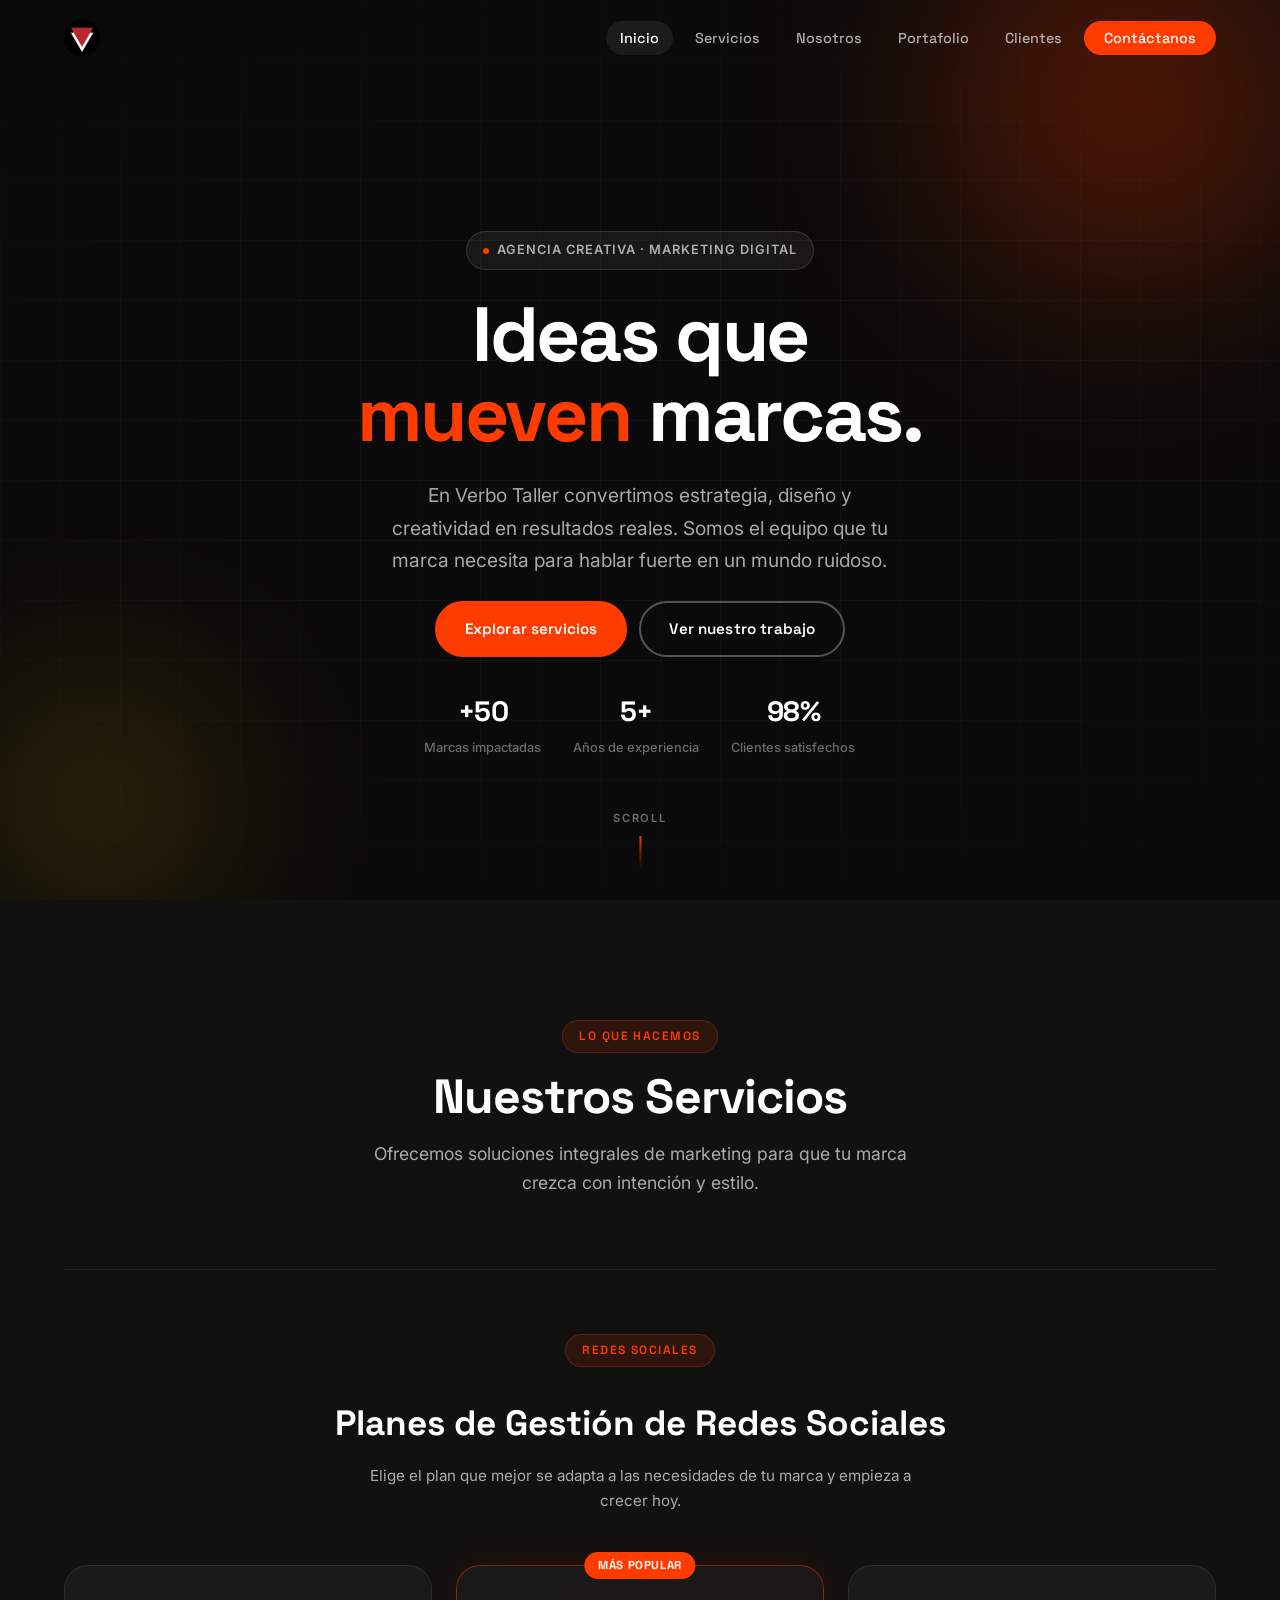
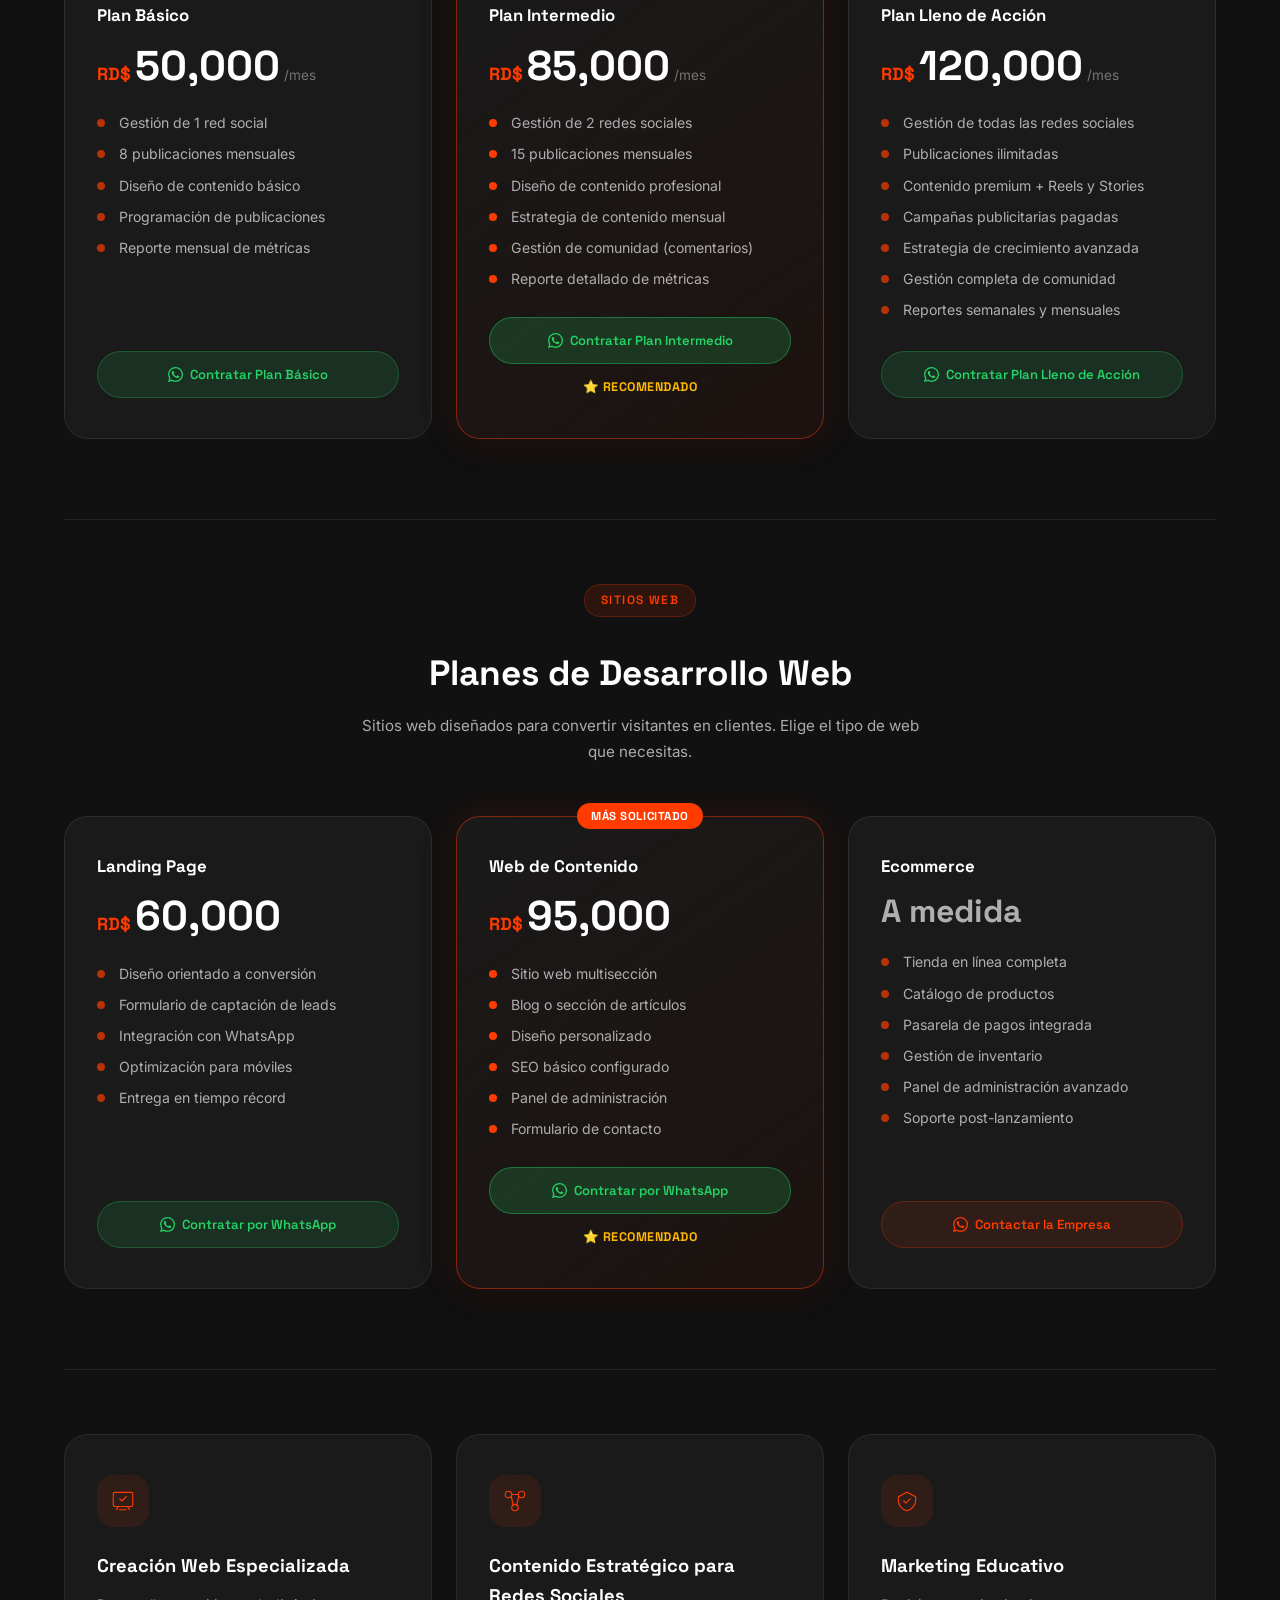
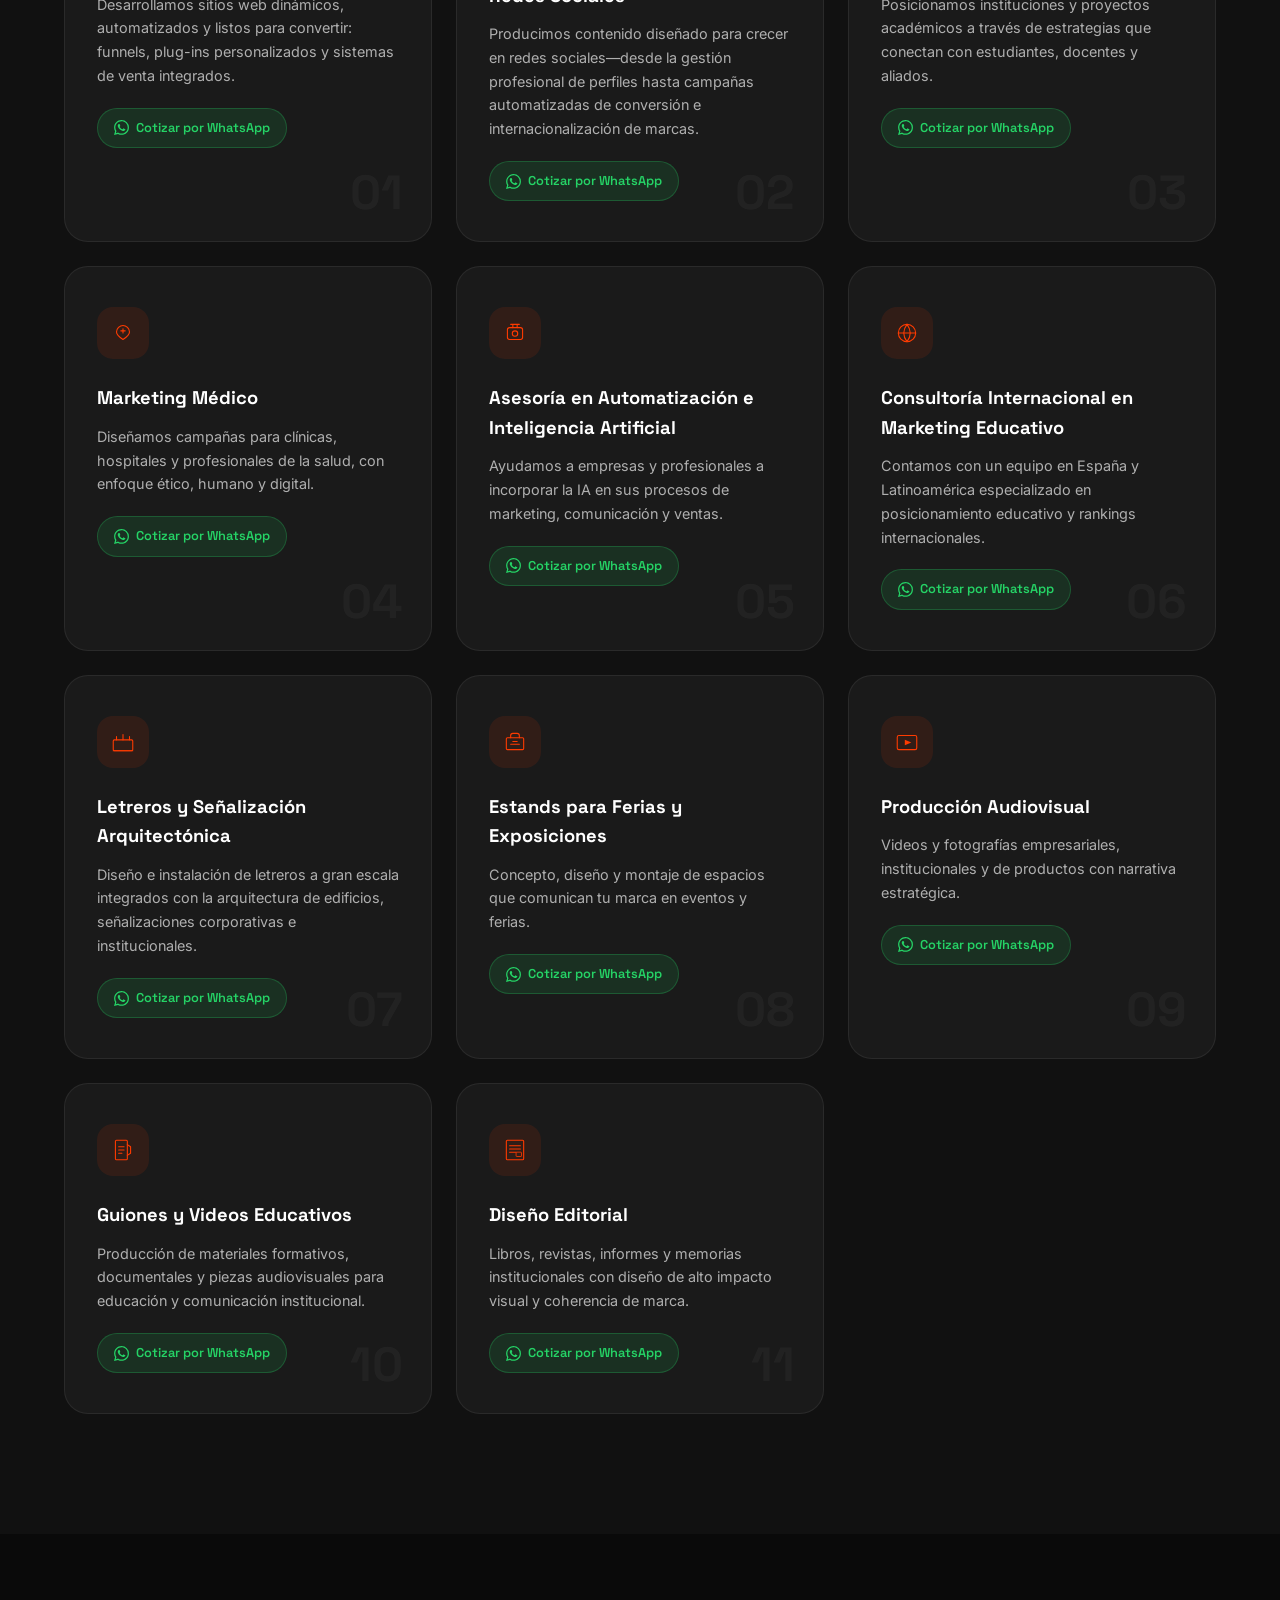
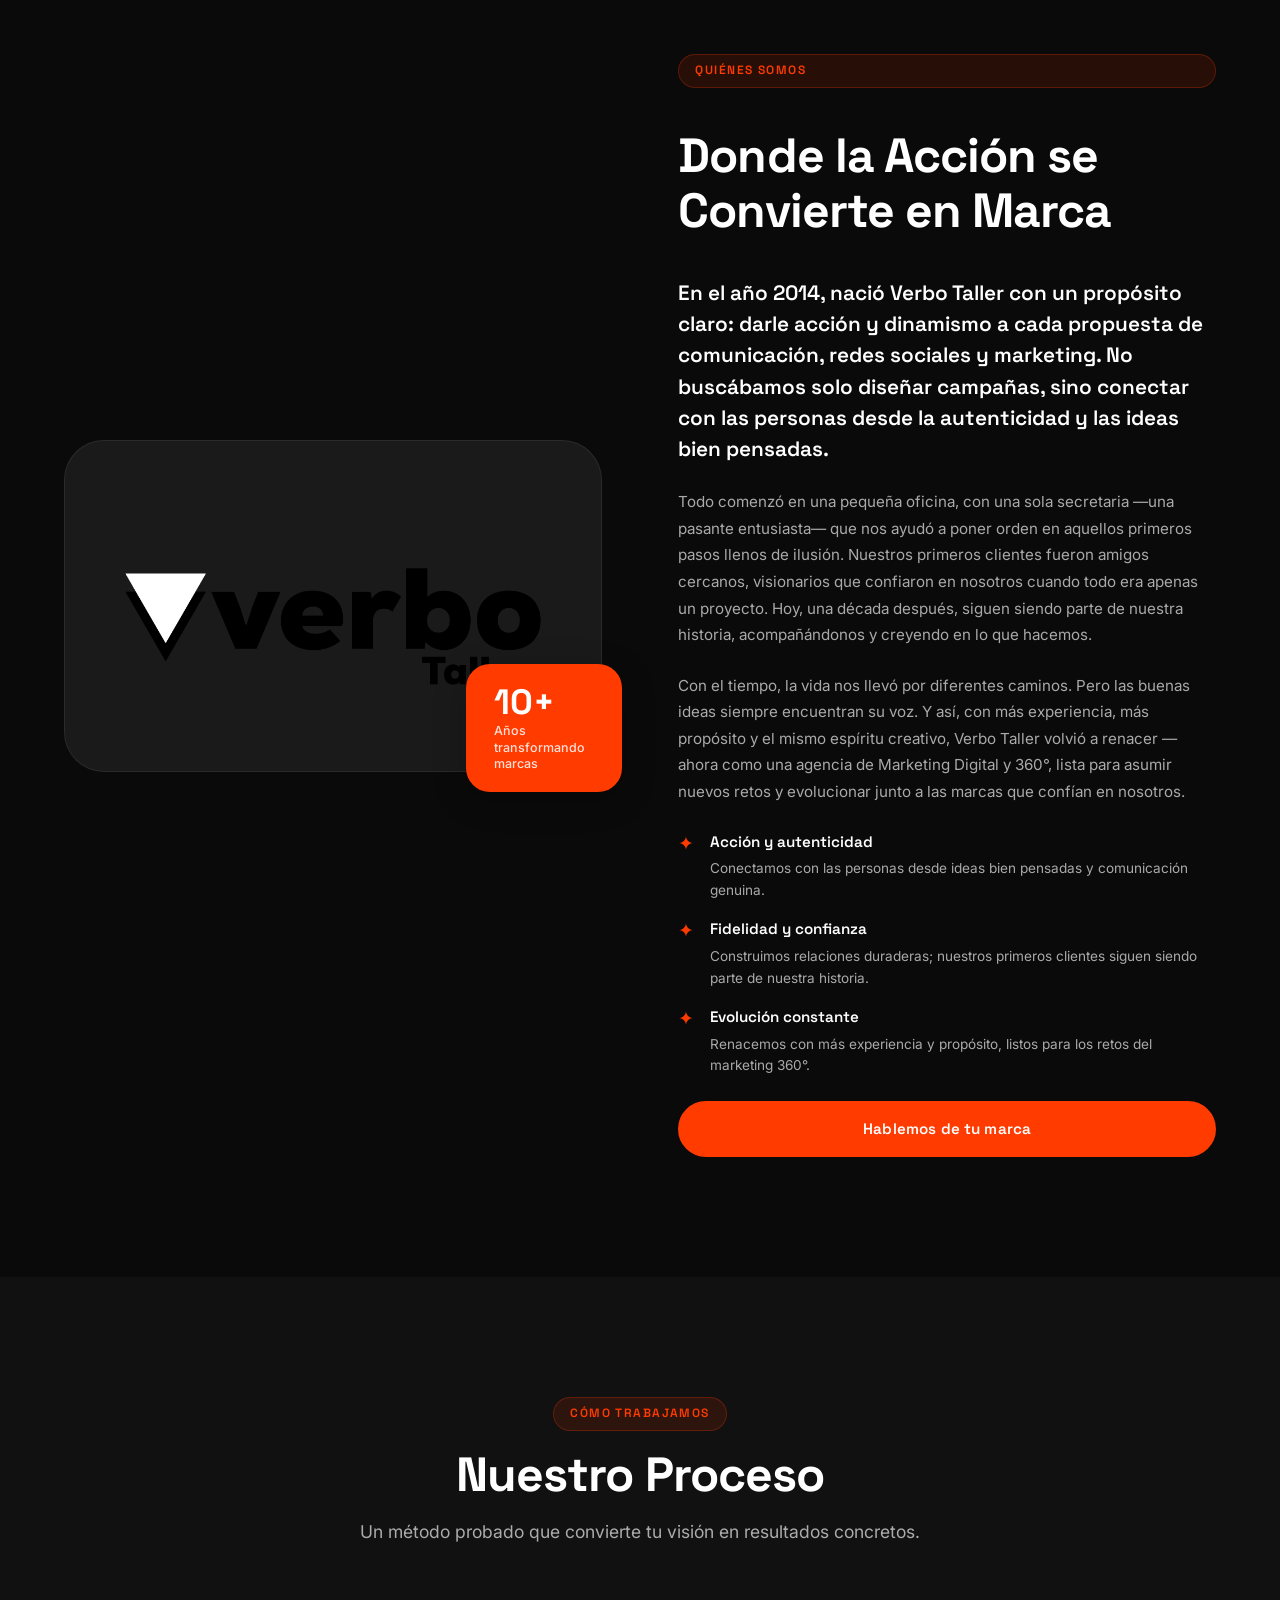
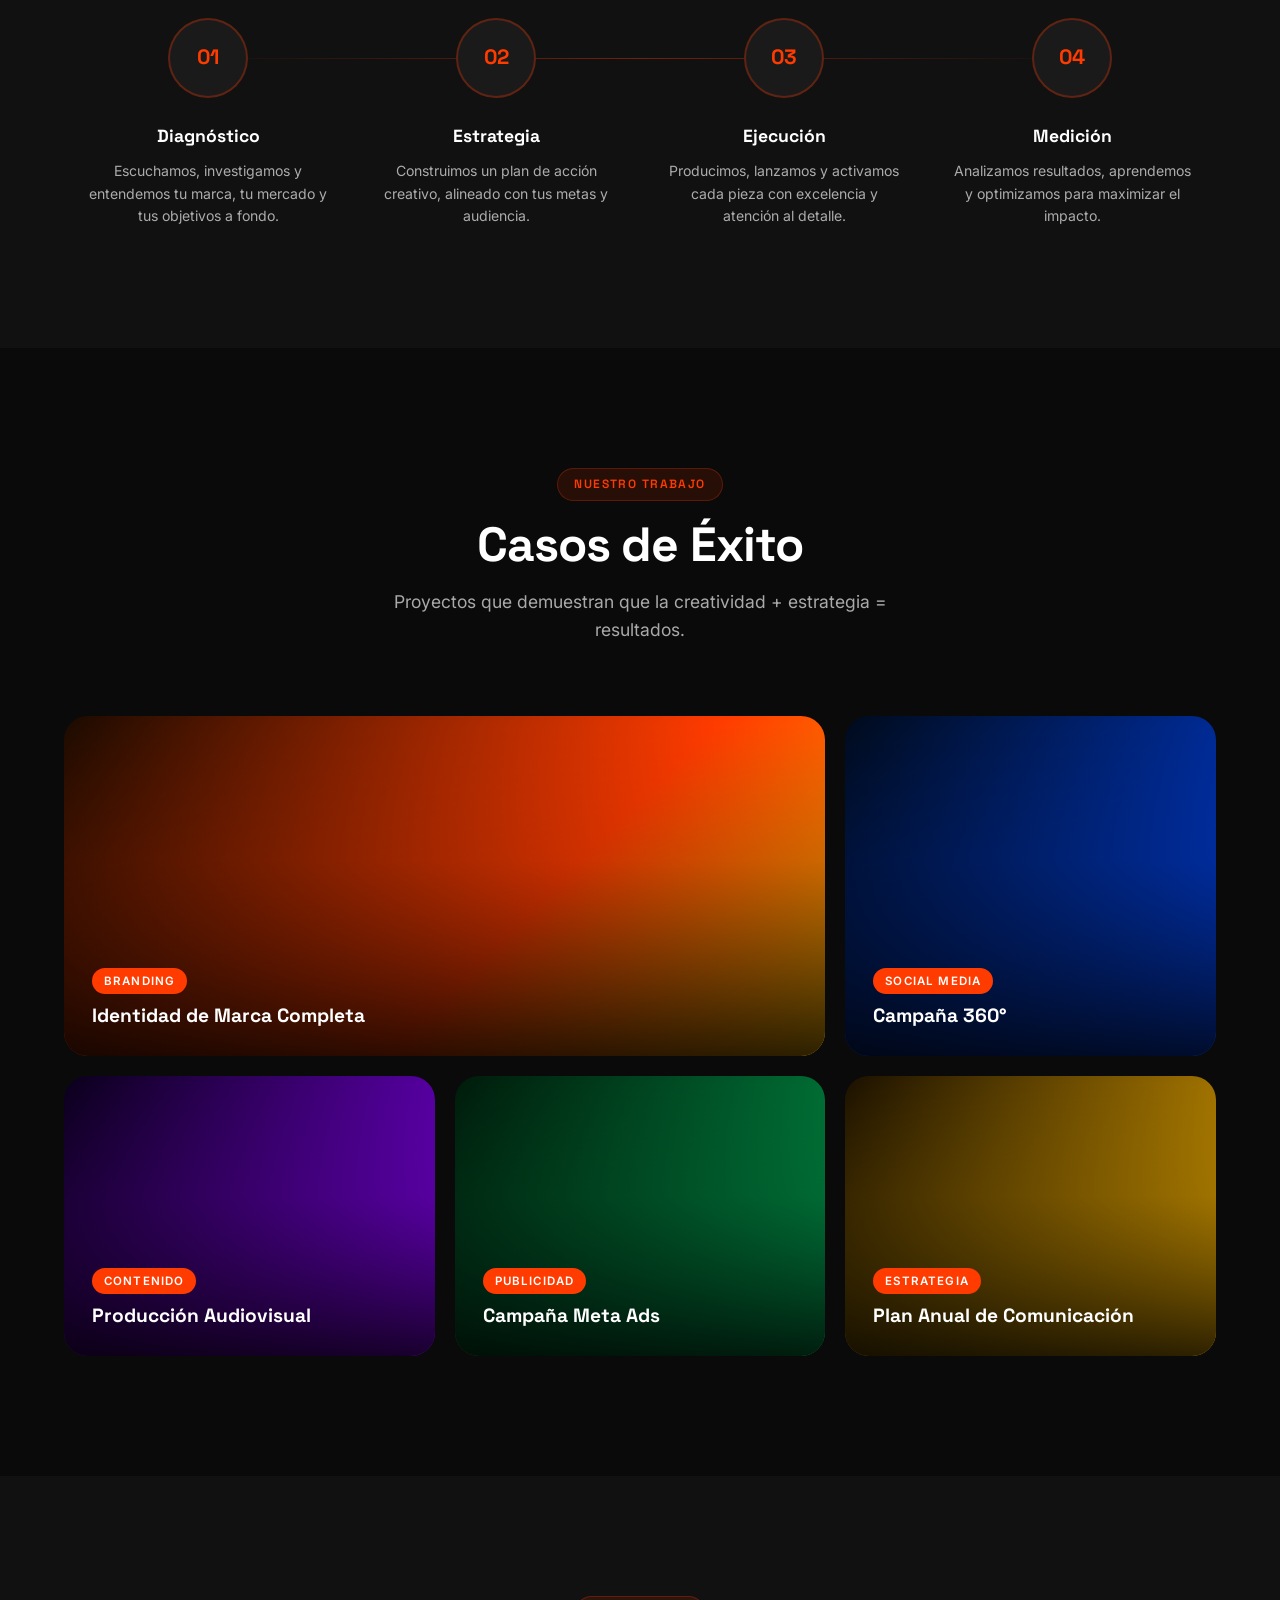
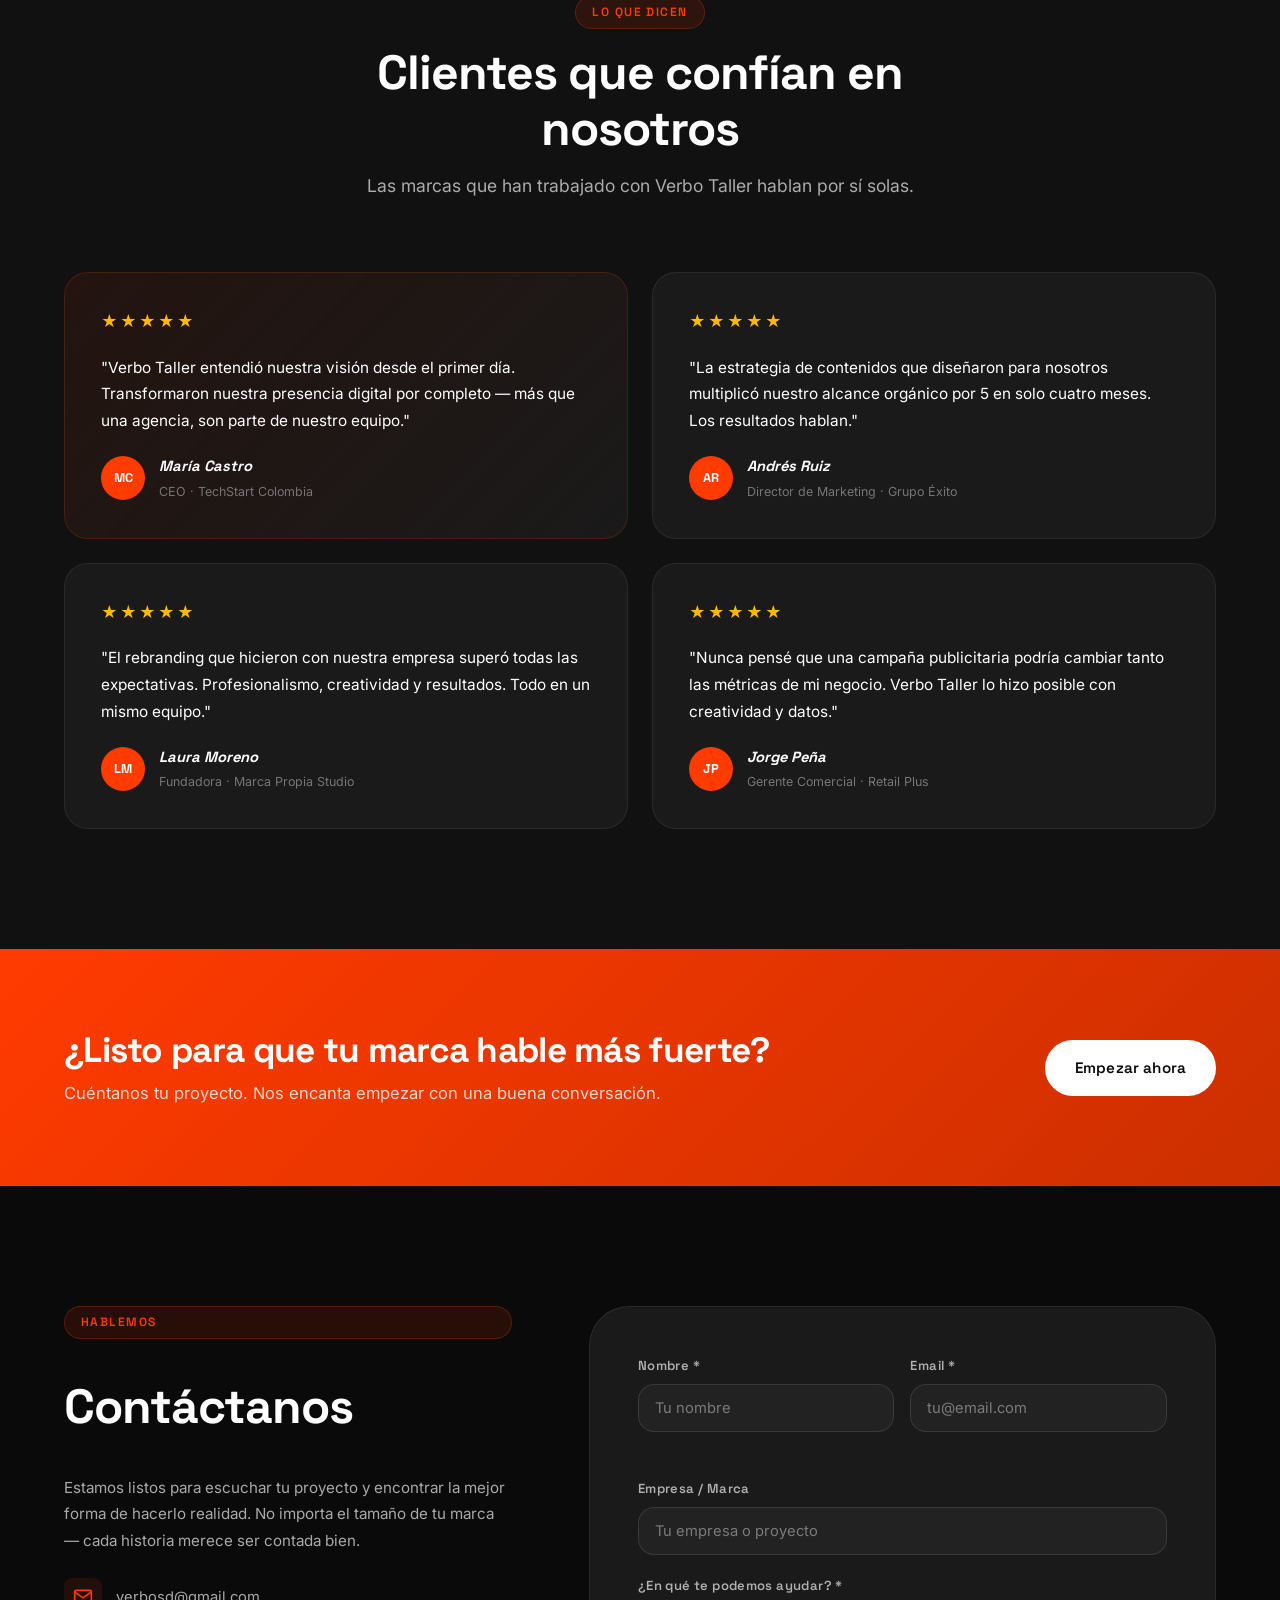
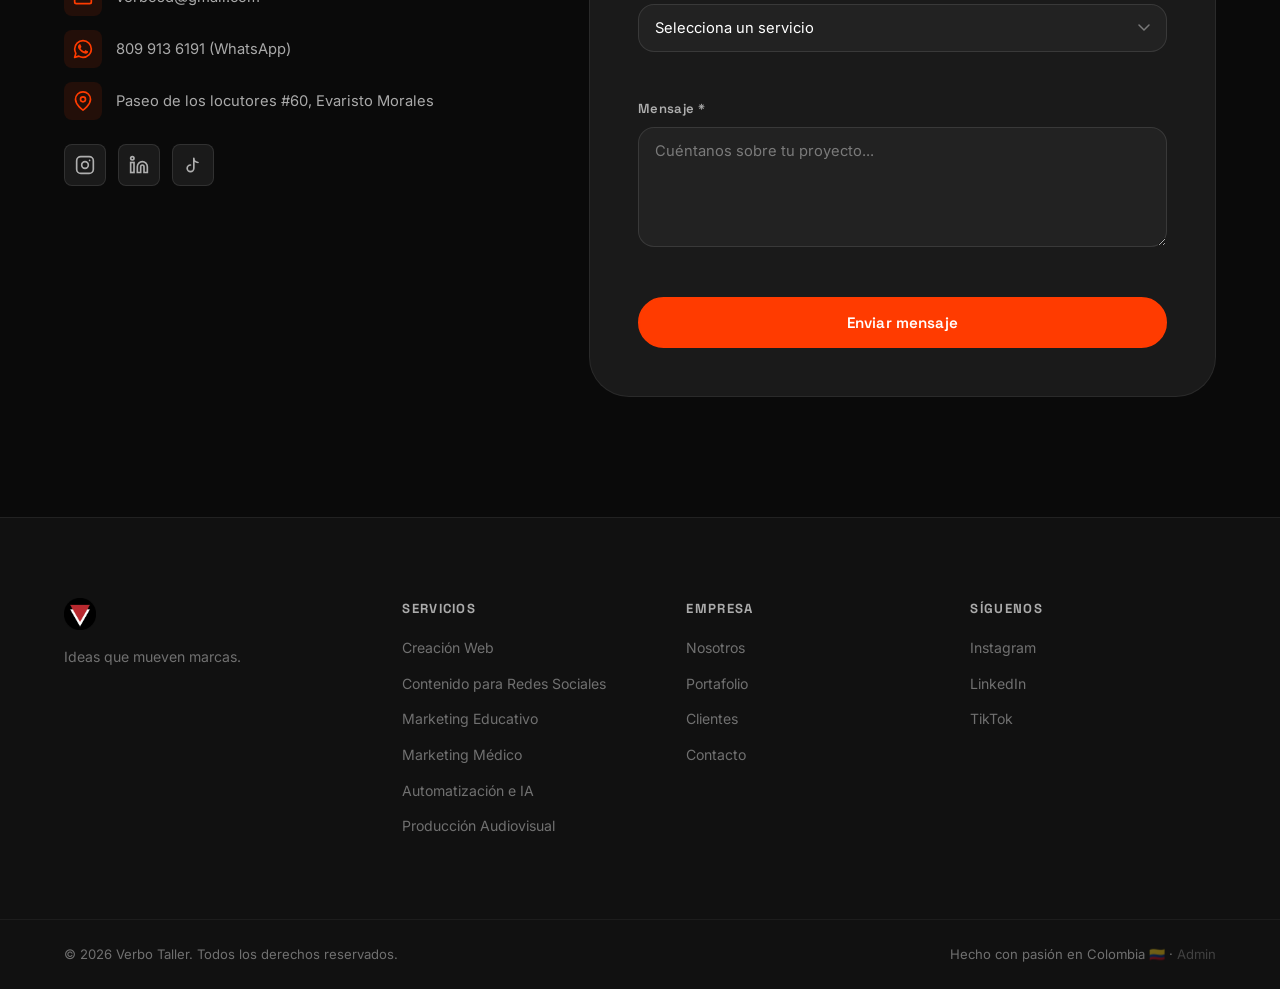
==== index.html @ 1e15faa1 "Add admin panel with text editor, section ordering, and statistics Co-authored-by: verbosd-star <233" ====
<!DOCTYPE html>
<html lang="es">
<head>
  <meta charset="UTF-8" />
  <meta name="viewport" content="width=device-width, initial-scale=1.0" />

  <!-- SEO Primary Meta Tags -->
  <title>Verbo Taller | Agencia de Marketing Creativo</title>
  <meta name="title" content="Verbo Taller | Agencia de Marketing Creativo" />
  <meta name="description" content="Verbo Taller es una agencia de marketing creativo especializada en branding, estrategia digital, redes sociales, producción de contenido y publicidad. Transformamos marcas con ideas que mueven." />
  <meta name="keywords" content="agencia de marketing, branding, diseño gráfico, redes sociales, marketing digital, estrategia creativa, publicidad, contenido, Verbo Taller" />
  <meta name="robots" content="index, follow" />
  <meta name="author" content="Verbo Taller" />
  <link rel="canonical" href="https://verbotaller.com/" />

  <!-- Open Graph / Facebook -->
  <meta property="og:type" content="website" />
  <meta property="og:url" content="https://verbotaller.com/" />
  <meta property="og:title" content="Verbo Taller | Agencia de Marketing Creativo" />
  <meta property="og:description" content="Transformamos marcas con ideas que mueven. Branding, estrategia digital y producción de contenido." />
  <meta property="og:image" content="https://verbotaller.com/img/Logo%20Verbo-03.png" />

  <!-- Twitter -->
  <meta name="twitter:card" content="summary_large_image" />
  <meta name="twitter:url" content="https://verbotaller.com/" />
  <meta name="twitter:title" content="Verbo Taller | Agencia de Marketing Creativo" />
  <meta name="twitter:description" content="Transformamos marcas con ideas que mueven. Branding, estrategia digital y producción de contenido." />
  <meta name="twitter:image" content="https://verbotaller.com/img/Logo%20Verbo-03.png" />

  <!-- Favicon placeholder -->
  <link rel="icon" type="image/png" href="img/Logo Verbo-04.png" />

  <!-- Google Fonts -->
  <link rel="preconnect" href="https://fonts.googleapis.com" />
  <link rel="preconnect" href="https://fonts.gstatic.com" crossorigin />
  <link href="https://fonts.googleapis.com/css2?family=Inter:wght@300;400;500;600;700;800;900&family=Space+Grotesk:wght@400;500;600;700&display=swap" rel="stylesheet" />

  <!-- CSS -->
  <link rel="stylesheet" href="css/styles.css" />

  <!-- Structured Data (JSON-LD) -->
  <script type="application/ld+json">
  {
    "@context": "https://schema.org",
    "@type": "MarketingAgency",
    "name": "Verbo Taller",
    "description": "Agencia de marketing creativo especializada en branding, estrategia digital, redes sociales y producción de contenido.",
    "url": "https://verbotaller.com",
    "logo": "https://verbotaller.com/img/Logo%20Verbo-03.png",
    "sameAs": [
      "https://www.instagram.com/verbotaller",
      "https://www.linkedin.com/company/verbotaller"
    ],
    "contactPoint": {
      "@type": "ContactPoint",
      "contactType": "customer service",
      "availableLanguage": "Spanish"
    }
  }
  </script>
</head>
<body>

  <!-- ===== NAVBAR ===== -->
  <header class="navbar" id="navbar">
    <div class="container navbar__inner">
      <a href="#inicio" class="navbar__logo" aria-label="Verbo Taller inicio">
        <img src="img/Logo Verbo-03.png" alt="Logo Verbo Taller" width="140" height="auto" />
      </a>
      <nav class="navbar__nav" id="nav-menu" role="navigation" aria-label="Menú principal">
        <ul class="navbar__list">
          <li><a href="#inicio" class="navbar__link">Inicio</a></li>
          <li><a href="#servicios" class="navbar__link">Servicios</a></li>
          <li><a href="#nosotros" class="navbar__link">Nosotros</a></li>
          <li><a href="#portafolio" class="navbar__link">Portafolio</a></li>
          <li><a href="#clientes" class="navbar__link">Clientes</a></li>
          <li><a href="#contacto" class="navbar__link navbar__link--cta">Contáctanos</a></li>
        </ul>
      </nav>
      <button class="navbar__toggle" id="nav-toggle" aria-label="Abrir menú" aria-expanded="false" aria-controls="nav-menu">
        <span></span><span></span><span></span>
      </button>
    </div>
  </header>

  <main>

    <!-- ===== HERO ===== -->
    <section class="hero" id="inicio" aria-label="Sección principal">
      <div class="hero__bg">
        <div class="hero__blob hero__blob--1"></div>
        <div class="hero__blob hero__blob--2"></div>
        <div class="hero__grid"></div>
      </div>
      <div class="container hero__content">
        <div class="hero__text">
          <span class="hero__badge" data-editable="hero.badge">Agencia Creativa · Marketing Digital</span>
          <h1 class="hero__title" data-hero-title>
            Ideas que <br />
            <span class="hero__title--accent" data-editable="hero.titleAccent">mueven</span> marcas.
          </h1>
          <p class="hero__description" data-editable="hero.description">
            En Verbo Taller convertimos estrategia, diseño y creatividad en resultados reales.
            Somos el equipo que tu marca necesita para hablar fuerte en un mundo ruidoso.
          </p>
          <div class="hero__actions">
            <a href="#servicios" class="btn btn--primary" data-editable="hero.btn1">Explorar servicios</a>
            <a href="#portafolio" class="btn btn--outline" data-editable="hero.btn2">Ver nuestro trabajo</a>
          </div>
          <div class="hero__stats">
            <div class="hero__stat">
              <span class="hero__stat-number" data-editable="hero.stat1Number">+50</span>
              <span class="hero__stat-label" data-editable="hero.stat1Label">Marcas impactadas</span>
            </div>
            <div class="hero__stat">
              <span class="hero__stat-number" data-editable="hero.stat2Number">5+</span>
              <span class="hero__stat-label" data-editable="hero.stat2Label">Años de experiencia</span>
            </div>
            <div class="hero__stat">
              <span class="hero__stat-number" data-editable="hero.stat3Number">98%</span>
              <span class="hero__stat-label" data-editable="hero.stat3Label">Clientes satisfechos</span>
            </div>
          </div>
        </div>
      </div>
      <a href="#servicios" class="hero__scroll" aria-label="Ir a servicios">
        <span class="hero__scroll-text">Scroll</span>
        <span class="hero__scroll-arrow"></span>
      </a>
    </section>

    <!-- ===== SERVICES ===== -->
    <section class="services" id="servicios" aria-labelledby="services-title">
      <div class="container">
        <div class="section-header">
          <span class="section-badge" data-editable="services.badge">Lo que hacemos</span>
          <h2 class="section-title" id="services-title" data-editable="services.title">Nuestros Servicios</h2>
          <p class="section-subtitle" data-editable="services.subtitle">Ofrecemos soluciones integrales de marketing para que tu marca crezca con intención y estilo.</p>
        </div>

        <!-- ===== PLANES REDES SOCIALES ===== -->
        <div class="social-plans">
          <div class="social-plans__header">
            <span class="section-badge">Redes Sociales</span>
            <h3 class="social-plans__title">Planes de Gestión de Redes Sociales</h3>
            <p class="social-plans__subtitle">Elige el plan que mejor se adapta a las necesidades de tu marca y empieza a crecer hoy.</p>
          </div>
          <div class="social-plans__grid">

            <!-- Plan Básico -->
            <div class="plan-card">
              <div class="plan-card__top">
                <span class="plan-card__name">Plan Básico</span>
              </div>
              <div class="plan-card__price">
                <span class="plan-card__currency">RD$</span>
                <span class="plan-card__amount">50,000</span>
                <span class="plan-card__period">/mes</span>
              </div>
              <ul class="plan-card__features">
                <li>Gestión de 1 red social</li>
                <li>8 publicaciones mensuales</li>
                <li>Diseño de contenido básico</li>
                <li>Programación de publicaciones</li>
                <li>Reporte mensual de métricas</li>
              </ul>
              <a class="plan-card__cta" href="https://wa.me/18099136191?text=Hola%2C%20me%20interesa%20el%20Plan%20B%C3%A1sico%20de%20Redes%20Sociales%20por%20RD%2450%2C000" target="_blank" rel="noopener noreferrer" aria-label="Contratar Plan Básico de Redes Sociales por WhatsApp">
                <svg viewBox="0 0 24 24" fill="currentColor" aria-hidden="true"><path d="M17.472 14.382c-.297-.149-1.758-.867-2.03-.967-.273-.099-.471-.148-.67.15-.197.297-.767.966-.94 1.164-.173.199-.347.223-.644.075-.297-.15-1.255-.463-2.39-1.475-.883-.788-1.48-1.761-1.653-2.059-.173-.297-.018-.458.13-.606.134-.133.298-.347.446-.52.149-.174.198-.298.298-.497.099-.198.05-.371-.025-.52-.075-.149-.669-1.612-.916-2.207-.242-.579-.487-.5-.669-.51-.173-.008-.371-.01-.57-.01-.198 0-.52.074-.792.372-.272.297-1.04 1.016-1.04 2.479 0 1.462 1.065 2.875 1.213 3.074.149.198 2.096 3.2 5.077 4.487.709.306 1.262.489 1.694.625.712.227 1.36.195 1.871.118.571-.085 1.758-.719 2.006-1.413.248-.694.248-1.289.173-1.413-.074-.124-.272-.198-.57-.347m-5.421 7.403h-.004a9.87 9.87 0 01-5.031-1.378l-.361-.214-3.741.982.998-3.648-.235-.374a9.86 9.86 0 01-1.51-5.26c.001-5.45 4.436-9.884 9.888-9.884 2.64 0 5.122 1.03 6.988 2.898a9.825 9.825 0 012.893 6.994c-.003 5.45-4.437 9.884-9.885 9.884m8.413-18.297A11.815 11.815 0 0012.05 0C5.495 0 .16 5.335.157 11.892c0 2.096.547 4.142 1.588 5.945L.057 24l6.305-1.654a11.882 11.882 0 005.683 1.448h.005c6.554 0 11.89-5.335 11.893-11.893a11.821 11.821 0 00-3.48-8.413z"/></svg>
                Contratar Plan Básico
              </a>
            </div>

            <!-- Plan Intermedio -->
            <div class="plan-card plan-card--featured">
              <span class="plan-card__badge">Más Popular</span>
              <div class="plan-card__top">
                <span class="plan-card__name">Plan Intermedio</span>
              </div>
              <div class="plan-card__price">
                <span class="plan-card__currency">RD$</span>
                <span class="plan-card__amount">85,000</span>
                <span class="plan-card__period">/mes</span>
              </div>
              <ul class="plan-card__features">
                <li>Gestión de 2 redes sociales</li>
                <li>15 publicaciones mensuales</li>
                <li>Diseño de contenido profesional</li>
                <li>Estrategia de contenido mensual</li>
                <li>Gestión de comunidad (comentarios)</li>
                <li>Reporte detallado de métricas</li>
              </ul>
              <a class="plan-card__cta" href="https://wa.me/18099136191?text=Hola%2C%20me%20interesa%20el%20Plan%20Intermedio%20de%20Redes%20Sociales%20por%20RD%2485%2C000" target="_blank" rel="noopener noreferrer" aria-label="Contratar Plan Intermedio de Redes Sociales por WhatsApp">
                <svg viewBox="0 0 24 24" fill="currentColor" aria-hidden="true"><path d="M17.472 14.382c-.297-.149-1.758-.867-2.03-.967-.273-.099-.471-.148-.67.15-.197.297-.767.966-.94 1.164-.173.199-.347.223-.644.075-.297-.15-1.255-.463-2.39-1.475-.883-.788-1.48-1.761-1.653-2.059-.173-.297-.018-.458.13-.606.134-.133.298-.347.446-.52.149-.174.198-.298.298-.497.099-.198.05-.371-.025-.52-.075-.149-.669-1.612-.916-2.207-.242-.579-.487-.5-.669-.51-.173-.008-.371-.01-.57-.01-.198 0-.52.074-.792.372-.272.297-1.04 1.016-1.04 2.479 0 1.462 1.065 2.875 1.213 3.074.149.198 2.096 3.2 5.077 4.487.709.306 1.262.489 1.694.625.712.227 1.36.195 1.871.118.571-.085 1.758-.719 2.006-1.413.248-.694.248-1.289.173-1.413-.074-.124-.272-.198-.57-.347m-5.421 7.403h-.004a9.87 9.87 0 01-5.031-1.378l-.361-.214-3.741.982.998-3.648-.235-.374a9.86 9.86 0 01-1.51-5.26c.001-5.45 4.436-9.884 9.888-9.884 2.64 0 5.122 1.03 6.988 2.898a9.825 9.825 0 012.893 6.994c-.003 5.45-4.437 9.884-9.885 9.884m8.413-18.297A11.815 11.815 0 0012.05 0C5.495 0 .16 5.335.157 11.892c0 2.096.547 4.142 1.588 5.945L.057 24l6.305-1.654a11.882 11.882 0 005.683 1.448h.005c6.554 0 11.89-5.335 11.893-11.893a11.821 11.821 0 00-3.48-8.413z"/></svg>
                Contratar Plan Intermedio
              </a>
              <p class="plan-card__recommended">⭐ Recomendado</p>
            </div>

            <!-- Plan Lleno de Acción -->
            <div class="plan-card">
              <div class="plan-card__top">
                <span class="plan-card__name">Plan Lleno de Acción</span>
              </div>
              <div class="plan-card__price">
                <span class="plan-card__currency">RD$</span>
                <span class="plan-card__amount">120,000</span>
                <span class="plan-card__period">/mes</span>
              </div>
              <ul class="plan-card__features">
                <li>Gestión de todas las redes sociales</li>
                <li>Publicaciones ilimitadas</li>
                <li>Contenido premium + Reels y Stories</li>
                <li>Campañas publicitarias pagadas</li>
                <li>Estrategia de crecimiento avanzada</li>
                <li>Gestión completa de comunidad</li>
                <li>Reportes semanales y mensuales</li>
              </ul>
              <a class="plan-card__cta" href="https://wa.me/18099136191?text=Hola%2C%20me%20interesa%20el%20Plan%20Lleno%20de%20Acci%C3%B3n%20de%20Redes%20Sociales%20por%20RD%24120%2C000" target="_blank" rel="noopener noreferrer" aria-label="Contratar Plan Lleno de Acción de Redes Sociales por WhatsApp">
                <svg viewBox="0 0 24 24" fill="currentColor" aria-hidden="true"><path d="M17.472 14.382c-.297-.149-1.758-.867-2.03-.967-.273-.099-.471-.148-.67.15-.197.297-.767.966-.94 1.164-.173.199-.347.223-.644.075-.297-.15-1.255-.463-2.39-1.475-.883-.788-1.48-1.761-1.653-2.059-.173-.297-.018-.458.13-.606.134-.133.298-.347.446-.52.149-.174.198-.298.298-.497.099-.198.05-.371-.025-.52-.075-.149-.669-1.612-.916-2.207-.242-.579-.487-.5-.669-.51-.173-.008-.371-.01-.57-.01-.198 0-.52.074-.792.372-.272.297-1.04 1.016-1.04 2.479 0 1.462 1.065 2.875 1.213 3.074.149.198 2.096 3.2 5.077 4.487.709.306 1.262.489 1.694.625.712.227 1.36.195 1.871.118.571-.085 1.758-.719 2.006-1.413.248-.694.248-1.289.173-1.413-.074-.124-.272-.198-.57-.347m-5.421 7.403h-.004a9.87 9.87 0 01-5.031-1.378l-.361-.214-3.741.982.998-3.648-.235-.374a9.86 9.86 0 01-1.51-5.26c.001-5.45 4.436-9.884 9.888-9.884 2.64 0 5.122 1.03 6.988 2.898a9.825 9.825 0 012.893 6.994c-.003 5.45-4.437 9.884-9.885 9.884m8.413-18.297A11.815 11.815 0 0012.05 0C5.495 0 .16 5.335.157 11.892c0 2.096.547 4.142 1.588 5.945L.057 24l6.305-1.654a11.882 11.882 0 005.683 1.448h.005c6.554 0 11.89-5.335 11.893-11.893a11.821 11.821 0 00-3.48-8.413z"/></svg>
                Contratar Plan Lleno de Acción
              </a>
            </div>

          </div>
        </div>
        <!-- ===== FIN PLANES REDES SOCIALES ===== -->

        <!-- ===== PLANES SITIOS WEB ===== -->
        <div class="social-plans web-plans">
          <div class="social-plans__header">
            <span class="section-badge">Sitios Web</span>
            <h3 class="social-plans__title">Planes de Desarrollo Web</h3>
            <p class="social-plans__subtitle">Sitios web diseñados para convertir visitantes en clientes. Elige el tipo de web que necesitas.</p>
          </div>
          <div class="social-plans__grid">

            <!-- Landing Page -->
            <div class="plan-card">
              <div class="plan-card__top">
                <span class="plan-card__name">Landing Page</span>
              </div>
              <div class="plan-card__price">
                <span class="plan-card__currency">RD$</span>
                <span class="plan-card__amount">60,000</span>
              </div>
              <ul class="plan-card__features">
                <li>Diseño orientado a conversión</li>
                <li>Formulario de captación de leads</li>
                <li>Integración con WhatsApp</li>
                <li>Optimización para móviles</li>
                <li>Entrega en tiempo récord</li>
              </ul>
              <a class="plan-card__cta" href="https://wa.me/18099136191?text=Hola%2C%20me%20interesa%20la%20Landing%20Page%20por%20RD%2460%2C000" target="_blank" rel="noopener noreferrer" aria-label="Contratar Landing Page por WhatsApp">
                <svg viewBox="0 0 24 24" fill="currentColor" aria-hidden="true"><path d="M17.472 14.382c-.297-.149-1.758-.867-2.03-.967-.273-.099-.471-.148-.67.15-.197.297-.767.966-.94 1.164-.173.199-.347.223-.644.075-.297-.15-1.255-.463-2.39-1.475-.883-.788-1.48-1.761-1.653-2.059-.173-.297-.018-.458.13-.606.134-.133.298-.347.446-.52.149-.174.198-.298.298-.497.099-.198.05-.371-.025-.52-.075-.149-.669-1.612-.916-2.207-.242-.579-.487-.5-.669-.51-.173-.008-.371-.01-.57-.01-.198 0-.52.074-.792.372-.272.297-1.04 1.016-1.04 2.479 0 1.462 1.065 2.875 1.213 3.074.149.198 2.096 3.2 5.077 4.487.709.306 1.262.489 1.694.625.712.227 1.36.195 1.871.118.571-.085 1.758-.719 2.006-1.413.248-.694.248-1.289.173-1.413-.074-.124-.272-.198-.57-.347m-5.421 7.403h-.004a9.87 9.87 0 01-5.031-1.378l-.361-.214-3.741.982.998-3.648-.235-.374a9.86 9.86 0 01-1.51-5.26c.001-5.45 4.436-9.884 9.888-9.884 2.64 0 5.122 1.03 6.988 2.898a9.825 9.825 0 012.893 6.994c-.003 5.45-4.437 9.884-9.885 9.884m8.413-18.297A11.815 11.815 0 0012.05 0C5.495 0 .16 5.335.157 11.892c0 2.096.547 4.142 1.588 5.945L.057 24l6.305-1.654a11.882 11.882 0 005.683 1.448h.005c6.554 0 11.89-5.335 11.893-11.893a11.821 11.821 0 00-3.48-8.413z"/></svg>
                Contratar por WhatsApp
              </a>
            </div>

            <!-- Web de Contenido -->
            <div class="plan-card plan-card--featured">
              <span class="plan-card__badge">Más Solicitado</span>
              <div class="plan-card__top">
                <span class="plan-card__name">Web de Contenido</span>
              </div>
              <div class="plan-card__price">
                <span class="plan-card__currency">RD$</span>
                <span class="plan-card__amount">95,000</span>
              </div>
              <ul class="plan-card__features">
                <li>Sitio web multisección</li>
                <li>Blog o sección de artículos</li>
                <li>Diseño personalizado</li>
                <li>SEO básico configurado</li>
                <li>Panel de administración</li>
                <li>Formulario de contacto</li>
              </ul>
              <a class="plan-card__cta" href="https://wa.me/18099136191?text=Hola%2C%20me%20interesa%20la%20Web%20de%20Contenido%20por%20RD%2495%2C000" target="_blank" rel="noopener noreferrer" aria-label="Contratar Web de Contenido por WhatsApp">
                <svg viewBox="0 0 24 24" fill="currentColor" aria-hidden="true"><path d="M17.472 14.382c-.297-.149-1.758-.867-2.03-.967-.273-.099-.471-.148-.67.15-.197.297-.767.966-.94 1.164-.173.199-.347.223-.644.075-.297-.15-1.255-.463-2.39-1.475-.883-.788-1.48-1.761-1.653-2.059-.173-.297-.018-.458.13-.606.134-.133.298-.347.446-.52.149-.174.198-.298.298-.497.099-.198.05-.371-.025-.52-.075-.149-.669-1.612-.916-2.207-.242-.579-.487-.5-.669-.51-.173-.008-.371-.01-.57-.01-.198 0-.52.074-.792.372-.272.297-1.04 1.016-1.04 2.479 0 1.462 1.065 2.875 1.213 3.074.149.198 2.096 3.2 5.077 4.487.709.306 1.262.489 1.694.625.712.227 1.36.195 1.871.118.571-.085 1.758-.719 2.006-1.413.248-.694.248-1.289.173-1.413-.074-.124-.272-.198-.57-.347m-5.421 7.403h-.004a9.87 9.87 0 01-5.031-1.378l-.361-.214-3.741.982.998-3.648-.235-.374a9.86 9.86 0 01-1.51-5.26c.001-5.45 4.436-9.884 9.888-9.884 2.64 0 5.122 1.03 6.988 2.898a9.825 9.825 0 012.893 6.994c-.003 5.45-4.437 9.884-9.885 9.884m8.413-18.297A11.815 11.815 0 0012.05 0C5.495 0 .16 5.335.157 11.892c0 2.096.547 4.142 1.588 5.945L.057 24l6.305-1.654a11.882 11.882 0 005.683 1.448h.005c6.554 0 11.89-5.335 11.893-11.893a11.821 11.821 0 00-3.48-8.413z"/></svg>
                Contratar por WhatsApp
              </a>
              <p class="plan-card__recommended">⭐ Recomendado</p>
            </div>

            <!-- Ecommerce -->
            <div class="plan-card">
              <div class="plan-card__top">
                <span class="plan-card__name">Ecommerce</span>
              </div>
              <div class="plan-card__price">
                <span class="plan-card__amount plan-card__amount--custom">A medida</span>
              </div>
              <ul class="plan-card__features">
                <li>Tienda en línea completa</li>
                <li>Catálogo de productos</li>
                <li>Pasarela de pagos integrada</li>
                <li>Gestión de inventario</li>
                <li>Panel de administración avanzado</li>
                <li>Soporte post-lanzamiento</li>
              </ul>
              <a class="plan-card__cta plan-card__cta--contact" href="https://wa.me/18099136191?text=Hola%2C%20me%20interesa%20cotizar%20un%20Ecommerce" target="_blank" rel="noopener noreferrer" aria-label="Contactar la empresa para Ecommerce por WhatsApp">
                <svg viewBox="0 0 24 24" fill="currentColor" aria-hidden="true"><path d="M17.472 14.382c-.297-.149-1.758-.867-2.03-.967-.273-.099-.471-.148-.67.15-.197.297-.767.966-.94 1.164-.173.199-.347.223-.644.075-.297-.15-1.255-.463-2.39-1.475-.883-.788-1.48-1.761-1.653-2.059-.173-.297-.018-.458.13-.606.134-.133.298-.347.446-.52.149-.174.198-.298.298-.497.099-.198.05-.371-.025-.52-.075-.149-.669-1.612-.916-2.207-.242-.579-.487-.5-.669-.51-.173-.008-.371-.01-.57-.01-.198 0-.52.074-.792.372-.272.297-1.04 1.016-1.04 2.479 0 1.462 1.065 2.875 1.213 3.074.149.198 2.096 3.2 5.077 4.487.709.306 1.262.489 1.694.625.712.227 1.36.195 1.871.118.571-.085 1.758-.719 2.006-1.413.248-.694.248-1.289.173-1.413-.074-.124-.272-.198-.57-.347m-5.421 7.403h-.004a9.87 9.87 0 01-5.031-1.378l-.361-.214-3.741.982.998-3.648-.235-.374a9.86 9.86 0 01-1.51-5.26c.001-5.45 4.436-9.884 9.888-9.884 2.64 0 5.122 1.03 6.988 2.898a9.825 9.825 0 012.893 6.994c-.003 5.45-4.437 9.884-9.885 9.884m8.413-18.297A11.815 11.815 0 0012.05 0C5.495 0 .16 5.335.157 11.892c0 2.096.547 4.142 1.588 5.945L.057 24l6.305-1.654a11.882 11.882 0 005.683 1.448h.005c6.554 0 11.89-5.335 11.893-11.893a11.821 11.821 0 00-3.48-8.413z"/></svg>
                Contactar la Empresa
              </a>
            </div>

          </div>
        </div>
        <!-- ===== FIN PLANES SITIOS WEB ===== -->

        <!-- ===== SERVICE CARDS GRID ===== -->
        <div class="services__grid">

          <article class="service-card" data-index="01">
            <div class="service-card__icon">
              <svg viewBox="0 0 48 48" fill="none" aria-hidden="true"><rect x="6" y="8" width="36" height="26" rx="3" stroke="currentColor" stroke-width="2"/><path d="M16 34 L12 40 M32 34 L36 40 M18 40 H30" stroke="currentColor" stroke-width="2" stroke-linecap="round"/><path d="M18 20 L22 24 L30 16" stroke="currentColor" stroke-width="2" stroke-linecap="round" stroke-linejoin="round"/></svg>
            </div>
            <h3 class="service-card__title">Creación Web Especializada</h3>
            <p class="service-card__text">Desarrollamos sitios web dinámicos, automatizados y listos para convertir: funnels, plug-ins personalizados y sistemas de venta integrados.</p>
            <a class="service-card__whatsapp" href="https://wa.me/18099136191?text=Hola%2C%20me%20interesa%20cotizar%20el%20servicio%20de%20Creaci%C3%B3n%20Web%20Especializada" target="_blank" rel="noopener noreferrer" aria-label="Cotizar Creación Web Especializada por WhatsApp">
              <svg viewBox="0 0 24 24" fill="currentColor" aria-hidden="true"><path d="M17.472 14.382c-.297-.149-1.758-.867-2.03-.967-.273-.099-.471-.148-.67.15-.197.297-.767.966-.94 1.164-.173.199-.347.223-.644.075-.297-.15-1.255-.463-2.39-1.475-.883-.788-1.48-1.761-1.653-2.059-.173-.297-.018-.458.13-.606.134-.133.298-.347.446-.52.149-.174.198-.298.298-.497.099-.198.05-.371-.025-.52-.075-.149-.669-1.612-.916-2.207-.242-.579-.487-.5-.669-.51-.173-.008-.371-.01-.57-.01-.198 0-.52.074-.792.372-.272.297-1.04 1.016-1.04 2.479 0 1.462 1.065 2.875 1.213 3.074.149.198 2.096 3.2 5.077 4.487.709.306 1.262.489 1.694.625.712.227 1.36.195 1.871.118.571-.085 1.758-.719 2.006-1.413.248-.694.248-1.289.173-1.413-.074-.124-.272-.198-.57-.347m-5.421 7.403h-.004a9.87 9.87 0 01-5.031-1.378l-.361-.214-3.741.982.998-3.648-.235-.374a9.86 9.86 0 01-1.51-5.26c.001-5.45 4.436-9.884 9.888-9.884 2.64 0 5.122 1.03 6.988 2.898a9.825 9.825 0 012.893 6.994c-.003 5.45-4.437 9.884-9.885 9.884m8.413-18.297A11.815 11.815 0 0012.05 0C5.495 0 .16 5.335.157 11.892c0 2.096.547 4.142 1.588 5.945L.057 24l6.305-1.654a11.882 11.882 0 005.683 1.448h.005c6.554 0 11.89-5.335 11.893-11.893a11.821 11.821 0 00-3.48-8.413z"/></svg>
              Cotizar por WhatsApp
            </a>
            <span class="service-card__number">01</span>
          </article>

          <article class="service-card" data-index="02">
            <div class="service-card__icon">
              <svg viewBox="0 0 48 48" fill="none" aria-hidden="true"><circle cx="12" cy="12" r="6" stroke="currentColor" stroke-width="2"/><circle cx="36" cy="12" r="6" stroke="currentColor" stroke-width="2"/><circle cx="24" cy="36" r="6" stroke="currentColor" stroke-width="2"/><path d="M17 15 L21 33 M31 15 L27 33 M18 12 H30" stroke="currentColor" stroke-width="2" stroke-linecap="round"/></svg>
            </div>
            <h3 class="service-card__title">Contenido Estratégico para Redes Sociales</h3>
            <p class="service-card__text">Producimos contenido diseñado para crecer en redes sociales—desde la gestión profesional de perfiles hasta campañas automatizadas de conversión e internacionalización de marcas.</p>
            <a class="service-card__whatsapp" href="https://wa.me/18099136191?text=Hola%2C%20me%20interesa%20cotizar%20el%20servicio%20de%20Contenido%20Estrat%C3%A9gico%20para%20Redes%20Sociales" target="_blank" rel="noopener noreferrer" aria-label="Cotizar Contenido Estratégico para Redes Sociales por WhatsApp">
              <svg viewBox="0 0 24 24" fill="currentColor" aria-hidden="true"><path d="M17.472 14.382c-.297-.149-1.758-.867-2.03-.967-.273-.099-.471-.148-.67.15-.197.297-.767.966-.94 1.164-.173.199-.347.223-.644.075-.297-.15-1.255-.463-2.39-1.475-.883-.788-1.48-1.761-1.653-2.059-.173-.297-.018-.458.13-.606.134-.133.298-.347.446-.52.149-.174.198-.298.298-.497.099-.198.05-.371-.025-.52-.075-.149-.669-1.612-.916-2.207-.242-.579-.487-.5-.669-.51-.173-.008-.371-.01-.57-.01-.198 0-.52.074-.792.372-.272.297-1.04 1.016-1.04 2.479 0 1.462 1.065 2.875 1.213 3.074.149.198 2.096 3.2 5.077 4.487.709.306 1.262.489 1.694.625.712.227 1.36.195 1.871.118.571-.085 1.758-.719 2.006-1.413.248-.694.248-1.289.173-1.413-.074-.124-.272-.198-.57-.347m-5.421 7.403h-.004a9.87 9.87 0 01-5.031-1.378l-.361-.214-3.741.982.998-3.648-.235-.374a9.86 9.86 0 01-1.51-5.26c.001-5.45 4.436-9.884 9.888-9.884 2.64 0 5.122 1.03 6.988 2.898a9.825 9.825 0 012.893 6.994c-.003 5.45-4.437 9.884-9.885 9.884m8.413-18.297A11.815 11.815 0 0012.05 0C5.495 0 .16 5.335.157 11.892c0 2.096.547 4.142 1.588 5.945L.057 24l6.305-1.654a11.882 11.882 0 005.683 1.448h.005c6.554 0 11.89-5.335 11.893-11.893a11.821 11.821 0 00-3.48-8.413z"/></svg>
              Cotizar por WhatsApp
            </a>
            <span class="service-card__number">02</span>
          </article>

          <article class="service-card" data-index="03">
            <div class="service-card__icon">
              <svg viewBox="0 0 48 48" fill="none" aria-hidden="true"><path d="M24 8 L40 16 V22 C40 32 33 39 24 42 C15 39 8 32 8 22 V16 Z" stroke="currentColor" stroke-width="2" stroke-linejoin="round"/><path d="M18 24 L22 28 L30 20" stroke="currentColor" stroke-width="2" stroke-linecap="round" stroke-linejoin="round"/></svg>
            </div>
            <h3 class="service-card__title">Marketing Educativo</h3>
            <p class="service-card__text">Posicionamos instituciones y proyectos académicos a través de estrategias que conectan con estudiantes, docentes y aliados.</p>
            <a class="service-card__whatsapp" href="https://wa.me/18099136191?text=Hola%2C%20me%20interesa%20cotizar%20el%20servicio%20de%20Marketing%20Educativo" target="_blank" rel="noopener noreferrer" aria-label="Cotizar Marketing Educativo por WhatsApp">
              <svg viewBox="0 0 24 24" fill="currentColor" aria-hidden="true"><path d="M17.472 14.382c-.297-.149-1.758-.867-2.03-.967-.273-.099-.471-.148-.67.15-.197.297-.767.966-.94 1.164-.173.199-.347.223-.644.075-.297-.15-1.255-.463-2.39-1.475-.883-.788-1.48-1.761-1.653-2.059-.173-.297-.018-.458.13-.606.134-.133.298-.347.446-.52.149-.174.198-.298.298-.497.099-.198.05-.371-.025-.52-.075-.149-.669-1.612-.916-2.207-.242-.579-.487-.5-.669-.51-.173-.008-.371-.01-.57-.01-.198 0-.52.074-.792.372-.272.297-1.04 1.016-1.04 2.479 0 1.462 1.065 2.875 1.213 3.074.149.198 2.096 3.2 5.077 4.487.709.306 1.262.489 1.694.625.712.227 1.36.195 1.871.118.571-.085 1.758-.719 2.006-1.413.248-.694.248-1.289.173-1.413-.074-.124-.272-.198-.57-.347m-5.421 7.403h-.004a9.87 9.87 0 01-5.031-1.378l-.361-.214-3.741.982.998-3.648-.235-.374a9.86 9.86 0 01-1.51-5.26c.001-5.45 4.436-9.884 9.888-9.884 2.64 0 5.122 1.03 6.988 2.898a9.825 9.825 0 012.893 6.994c-.003 5.45-4.437 9.884-9.885 9.884m8.413-18.297A11.815 11.815 0 0012.05 0C5.495 0 .16 5.335.157 11.892c0 2.096.547 4.142 1.588 5.945L.057 24l6.305-1.654a11.882 11.882 0 005.683 1.448h.005c6.554 0 11.89-5.335 11.893-11.893a11.821 11.821 0 00-3.48-8.413z"/></svg>
              Cotizar por WhatsApp
            </a>
            <span class="service-card__number">03</span>
          </article>

          <article class="service-card" data-index="04">
            <div class="service-card__icon">
              <svg viewBox="0 0 48 48" fill="none" aria-hidden="true"><path d="M24 10 C18 10 12 16 12 22 C12 28 18 32 24 36 C30 32 36 28 36 22 C36 16 30 10 24 10 Z" stroke="currentColor" stroke-width="2" stroke-linejoin="round"/><path d="M24 16 V24 M20 20 H28" stroke="currentColor" stroke-width="2" stroke-linecap="round"/></svg>
            </div>
            <h3 class="service-card__title">Marketing Médico</h3>
            <p class="service-card__text">Diseñamos campañas para clínicas, hospitales y profesionales de la salud, con enfoque ético, humano y digital.</p>
            <a class="service-card__whatsapp" href="https://wa.me/18099136191?text=Hola%2C%20me%20interesa%20cotizar%20el%20servicio%20de%20Marketing%20M%C3%A9dico" target="_blank" rel="noopener noreferrer" aria-label="Cotizar Marketing Médico por WhatsApp">
              <svg viewBox="0 0 24 24" fill="currentColor" aria-hidden="true"><path d="M17.472 14.382c-.297-.149-1.758-.867-2.03-.967-.273-.099-.471-.148-.67.15-.197.297-.767.966-.94 1.164-.173.199-.347.223-.644.075-.297-.15-1.255-.463-2.39-1.475-.883-.788-1.48-1.761-1.653-2.059-.173-.297-.018-.458.13-.606.134-.133.298-.347.446-.52.149-.174.198-.298.298-.497.099-.198.05-.371-.025-.52-.075-.149-.669-1.612-.916-2.207-.242-.579-.487-.5-.669-.51-.173-.008-.371-.01-.57-.01-.198 0-.52.074-.792.372-.272.297-1.04 1.016-1.04 2.479 0 1.462 1.065 2.875 1.213 3.074.149.198 2.096 3.2 5.077 4.487.709.306 1.262.489 1.694.625.712.227 1.36.195 1.871.118.571-.085 1.758-.719 2.006-1.413.248-.694.248-1.289.173-1.413-.074-.124-.272-.198-.57-.347m-5.421 7.403h-.004a9.87 9.87 0 01-5.031-1.378l-.361-.214-3.741.982.998-3.648-.235-.374a9.86 9.86 0 01-1.51-5.26c.001-5.45 4.436-9.884 9.888-9.884 2.64 0 5.122 1.03 6.988 2.898a9.825 9.825 0 012.893 6.994c-.003 5.45-4.437 9.884-9.885 9.884m8.413-18.297A11.815 11.815 0 0012.05 0C5.495 0 .16 5.335.157 11.892c0 2.096.547 4.142 1.588 5.945L.057 24l6.305-1.654a11.882 11.882 0 005.683 1.448h.005c6.554 0 11.89-5.335 11.893-11.893a11.821 11.821 0 00-3.48-8.413z"/></svg>
              Cotizar por WhatsApp
            </a>
            <span class="service-card__number">04</span>
          </article>

          <article class="service-card" data-index="05">
            <div class="service-card__icon">
              <svg viewBox="0 0 48 48" fill="none" aria-hidden="true"><rect x="10" y="14" width="28" height="22" rx="4" stroke="currentColor" stroke-width="2"/><circle cx="24" cy="25" r="5" stroke="currentColor" stroke-width="2"/><path d="M16 8 H32 M20 8 V14 M28 8 V14" stroke="currentColor" stroke-width="2" stroke-linecap="round"/></svg>
            </div>
            <h3 class="service-card__title">Asesoría en Automatización e Inteligencia Artificial</h3>
            <p class="service-card__text">Ayudamos a empresas y profesionales a incorporar la IA en sus procesos de marketing, comunicación y ventas.</p>
            <a class="service-card__whatsapp" href="https://wa.me/18099136191?text=Hola%2C%20me%20interesa%20cotizar%20el%20servicio%20de%20Asesor%C3%ADa%20en%20Automatizaci%C3%B3n%20e%20Inteligencia%20Artificial" target="_blank" rel="noopener noreferrer" aria-label="Cotizar Asesoría en Automatización e Inteligencia Artificial por WhatsApp">
              <svg viewBox="0 0 24 24" fill="currentColor" aria-hidden="true"><path d="M17.472 14.382c-.297-.149-1.758-.867-2.03-.967-.273-.099-.471-.148-.67.15-.197.297-.767.966-.94 1.164-.173.199-.347.223-.644.075-.297-.15-1.255-.463-2.39-1.475-.883-.788-1.48-1.761-1.653-2.059-.173-.297-.018-.458.13-.606.134-.133.298-.347.446-.52.149-.174.198-.298.298-.497.099-.198.05-.371-.025-.52-.075-.149-.669-1.612-.916-2.207-.242-.579-.487-.5-.669-.51-.173-.008-.371-.01-.57-.01-.198 0-.52.074-.792.372-.272.297-1.04 1.016-1.04 2.479 0 1.462 1.065 2.875 1.213 3.074.149.198 2.096 3.2 5.077 4.487.709.306 1.262.489 1.694.625.712.227 1.36.195 1.871.118.571-.085 1.758-.719 2.006-1.413.248-.694.248-1.289.173-1.413-.074-.124-.272-.198-.57-.347m-5.421 7.403h-.004a9.87 9.87 0 01-5.031-1.378l-.361-.214-3.741.982.998-3.648-.235-.374a9.86 9.86 0 01-1.51-5.26c.001-5.45 4.436-9.884 9.888-9.884 2.64 0 5.122 1.03 6.988 2.898a9.825 9.825 0 012.893 6.994c-.003 5.45-4.437 9.884-9.885 9.884m8.413-18.297A11.815 11.815 0 0012.05 0C5.495 0 .16 5.335.157 11.892c0 2.096.547 4.142 1.588 5.945L.057 24l6.305-1.654a11.882 11.882 0 005.683 1.448h.005c6.554 0 11.89-5.335 11.893-11.893a11.821 11.821 0 00-3.48-8.413z"/></svg>
              Cotizar por WhatsApp
            </a>
            <span class="service-card__number">05</span>
          </article>

          <article class="service-card" data-index="06">
            <div class="service-card__icon">
              <svg viewBox="0 0 48 48" fill="none" aria-hidden="true"><circle cx="24" cy="24" r="16" stroke="currentColor" stroke-width="2"/><path d="M24 8 C24 8 18 16 18 24 C18 32 24 40 24 40 M24 8 C24 8 30 16 30 24 C30 32 24 40 24 40 M8 24 H40" stroke="currentColor" stroke-width="2" stroke-linecap="round"/></svg>
            </div>
            <h3 class="service-card__title">Consultoría Internacional en Marketing Educativo</h3>
            <p class="service-card__text">Contamos con un equipo en España y Latinoamérica especializado en posicionamiento educativo y rankings internacionales.</p>
            <a class="service-card__whatsapp" href="https://wa.me/18099136191?text=Hola%2C%20me%20interesa%20cotizar%20el%20servicio%20de%20Consultor%C3%ADa%20Internacional%20en%20Marketing%20Educativo" target="_blank" rel="noopener noreferrer" aria-label="Cotizar Consultoría Internacional en Marketing Educativo por WhatsApp">
              <svg viewBox="0 0 24 24" fill="currentColor" aria-hidden="true"><path d="M17.472 14.382c-.297-.149-1.758-.867-2.03-.967-.273-.099-.471-.148-.67.15-.197.297-.767.966-.94 1.164-.173.199-.347.223-.644.075-.297-.15-1.255-.463-2.39-1.475-.883-.788-1.48-1.761-1.653-2.059-.173-.297-.018-.458.13-.606.134-.133.298-.347.446-.52.149-.174.198-.298.298-.497.099-.198.05-.371-.025-.52-.075-.149-.669-1.612-.916-2.207-.242-.579-.487-.5-.669-.51-.173-.008-.371-.01-.57-.01-.198 0-.52.074-.792.372-.272.297-1.04 1.016-1.04 2.479 0 1.462 1.065 2.875 1.213 3.074.149.198 2.096 3.2 5.077 4.487.709.306 1.262.489 1.694.625.712.227 1.36.195 1.871.118.571-.085 1.758-.719 2.006-1.413.248-.694.248-1.289.173-1.413-.074-.124-.272-.198-.57-.347m-5.421 7.403h-.004a9.87 9.87 0 01-5.031-1.378l-.361-.214-3.741.982.998-3.648-.235-.374a9.86 9.86 0 01-1.51-5.26c.001-5.45 4.436-9.884 9.888-9.884 2.64 0 5.122 1.03 6.988 2.898a9.825 9.825 0 012.893 6.994c-.003 5.45-4.437 9.884-9.885 9.884m8.413-18.297A11.815 11.815 0 0012.05 0C5.495 0 .16 5.335.157 11.892c0 2.096.547 4.142 1.588 5.945L.057 24l6.305-1.654a11.882 11.882 0 005.683 1.448h.005c6.554 0 11.89-5.335 11.893-11.893a11.821 11.821 0 00-3.48-8.413z"/></svg>
              Cotizar por WhatsApp
            </a>
            <span class="service-card__number">06</span>
          </article>

          <article class="service-card" data-index="07">
            <div class="service-card__icon">
              <svg viewBox="0 0 48 48" fill="none" aria-hidden="true"><rect x="6" y="20" width="36" height="20" rx="2" stroke="currentColor" stroke-width="2"/><path d="M12 20 V14 M24 20 V10 M36 20 V14" stroke="currentColor" stroke-width="2" stroke-linecap="round"/><path d="M6 40 H42" stroke="currentColor" stroke-width="2" stroke-linecap="round"/></svg>
            </div>
            <h3 class="service-card__title">Letreros y Señalización Arquitectónica</h3>
            <p class="service-card__text">Diseño e instalación de letreros a gran escala integrados con la arquitectura de edificios, señalizaciones corporativas e institucionales.</p>
            <a class="service-card__whatsapp" href="https://wa.me/18099136191?text=Hola%2C%20me%20interesa%20cotizar%20el%20servicio%20de%20Letreros%20y%20Se%C3%B1alizaci%C3%B3n%20Arquitect%C3%B3nica" target="_blank" rel="noopener noreferrer" aria-label="Cotizar Letreros y Señalización Arquitectónica por WhatsApp">
              <svg viewBox="0 0 24 24" fill="currentColor" aria-hidden="true"><path d="M17.472 14.382c-.297-.149-1.758-.867-2.03-.967-.273-.099-.471-.148-.67.15-.197.297-.767.966-.94 1.164-.173.199-.347.223-.644.075-.297-.15-1.255-.463-2.39-1.475-.883-.788-1.48-1.761-1.653-2.059-.173-.297-.018-.458.13-.606.134-.133.298-.347.446-.52.149-.174.198-.298.298-.497.099-.198.05-.371-.025-.52-.075-.149-.669-1.612-.916-2.207-.242-.579-.487-.5-.669-.51-.173-.008-.371-.01-.57-.01-.198 0-.52.074-.792.372-.272.297-1.04 1.016-1.04 2.479 0 1.462 1.065 2.875 1.213 3.074.149.198 2.096 3.2 5.077 4.487.709.306 1.262.489 1.694.625.712.227 1.36.195 1.871.118.571-.085 1.758-.719 2.006-1.413.248-.694.248-1.289.173-1.413-.074-.124-.272-.198-.57-.347m-5.421 7.403h-.004a9.87 9.87 0 01-5.031-1.378l-.361-.214-3.741.982.998-3.648-.235-.374a9.86 9.86 0 01-1.51-5.26c.001-5.45 4.436-9.884 9.888-9.884 2.64 0 5.122 1.03 6.988 2.898a9.825 9.825 0 012.893 6.994c-.003 5.45-4.437 9.884-9.885 9.884m8.413-18.297A11.815 11.815 0 0012.05 0C5.495 0 .16 5.335.157 11.892c0 2.096.547 4.142 1.588 5.945L.057 24l6.305-1.654a11.882 11.882 0 005.683 1.448h.005c6.554 0 11.89-5.335 11.893-11.893a11.821 11.821 0 00-3.48-8.413z"/></svg>
              Cotizar por WhatsApp
            </a>
            <span class="service-card__number">07</span>
          </article>

          <article class="service-card" data-index="08">
            <div class="service-card__icon">
              <svg viewBox="0 0 48 48" fill="none" aria-hidden="true"><rect x="8" y="16" width="32" height="22" rx="2" stroke="currentColor" stroke-width="2"/><path d="M16 16 V12 C16 10 18 8 20 8 H28 C30 8 32 10 32 12 V16" stroke="currentColor" stroke-width="2" stroke-linecap="round" stroke-linejoin="round"/><path d="M16 28 H32 M20 23 H28" stroke="currentColor" stroke-width="2" stroke-linecap="round"/></svg>
            </div>
            <h3 class="service-card__title">Estands para Ferias y Exposiciones</h3>
            <p class="service-card__text">Concepto, diseño y montaje de espacios que comunican tu marca en eventos y ferias.</p>
            <a class="service-card__whatsapp" href="https://wa.me/18099136191?text=Hola%2C%20me%20interesa%20cotizar%20el%20servicio%20de%20Estands%20para%20Ferias%20y%20Exposiciones" target="_blank" rel="noopener noreferrer" aria-label="Cotizar Estands para Ferias y Exposiciones por WhatsApp">
              <svg viewBox="0 0 24 24" fill="currentColor" aria-hidden="true"><path d="M17.472 14.382c-.297-.149-1.758-.867-2.03-.967-.273-.099-.471-.148-.67.15-.197.297-.767.966-.94 1.164-.173.199-.347.223-.644.075-.297-.15-1.255-.463-2.39-1.475-.883-.788-1.48-1.761-1.653-2.059-.173-.297-.018-.458.13-.606.134-.133.298-.347.446-.52.149-.174.198-.298.298-.497.099-.198.05-.371-.025-.52-.075-.149-.669-1.612-.916-2.207-.242-.579-.487-.5-.669-.51-.173-.008-.371-.01-.57-.01-.198 0-.52.074-.792.372-.272.297-1.04 1.016-1.04 2.479 0 1.462 1.065 2.875 1.213 3.074.149.198 2.096 3.2 5.077 4.487.709.306 1.262.489 1.694.625.712.227 1.36.195 1.871.118.571-.085 1.758-.719 2.006-1.413.248-.694.248-1.289.173-1.413-.074-.124-.272-.198-.57-.347m-5.421 7.403h-.004a9.87 9.87 0 01-5.031-1.378l-.361-.214-3.741.982.998-3.648-.235-.374a9.86 9.86 0 01-1.51-5.26c.001-5.45 4.436-9.884 9.888-9.884 2.64 0 5.122 1.03 6.988 2.898a9.825 9.825 0 012.893 6.994c-.003 5.45-4.437 9.884-9.885 9.884m8.413-18.297A11.815 11.815 0 0012.05 0C5.495 0 .16 5.335.157 11.892c0 2.096.547 4.142 1.588 5.945L.057 24l6.305-1.654a11.882 11.882 0 005.683 1.448h.005c6.554 0 11.89-5.335 11.893-11.893a11.821 11.821 0 00-3.48-8.413z"/></svg>
              Cotizar por WhatsApp
            </a>
            <span class="service-card__number">08</span>
          </article>

          <article class="service-card" data-index="09">
            <div class="service-card__icon">
              <svg viewBox="0 0 48 48" fill="none" aria-hidden="true"><rect x="6" y="12" width="36" height="26" rx="3" stroke="currentColor" stroke-width="2"/><path d="M20 20 L32 25 L20 30 Z" fill="currentColor"/></svg>
            </div>
            <h3 class="service-card__title">Producción Audiovisual</h3>
            <p class="service-card__text">Videos y fotografías empresariales, institucionales y de productos con narrativa estratégica.</p>
            <a class="service-card__whatsapp" href="https://wa.me/18099136191?text=Hola%2C%20me%20interesa%20cotizar%20el%20servicio%20de%20Producci%C3%B3n%20Audiovisual" target="_blank" rel="noopener noreferrer" aria-label="Cotizar Producción Audiovisual por WhatsApp">
              <svg viewBox="0 0 24 24" fill="currentColor" aria-hidden="true"><path d="M17.472 14.382c-.297-.149-1.758-.867-2.03-.967-.273-.099-.471-.148-.67.15-.197.297-.767.966-.94 1.164-.173.199-.347.223-.644.075-.297-.15-1.255-.463-2.39-1.475-.883-.788-1.48-1.761-1.653-2.059-.173-.297-.018-.458.13-.606.134-.133.298-.347.446-.52.149-.174.198-.298.298-.497.099-.198.05-.371-.025-.52-.075-.149-.669-1.612-.916-2.207-.242-.579-.487-.5-.669-.51-.173-.008-.371-.01-.57-.01-.198 0-.52.074-.792.372-.272.297-1.04 1.016-1.04 2.479 0 1.462 1.065 2.875 1.213 3.074.149.198 2.096 3.2 5.077 4.487.709.306 1.262.489 1.694.625.712.227 1.36.195 1.871.118.571-.085 1.758-.719 2.006-1.413.248-.694.248-1.289.173-1.413-.074-.124-.272-.198-.57-.347m-5.421 7.403h-.004a9.87 9.87 0 01-5.031-1.378l-.361-.214-3.741.982.998-3.648-.235-.374a9.86 9.86 0 01-1.51-5.26c.001-5.45 4.436-9.884 9.888-9.884 2.64 0 5.122 1.03 6.988 2.898a9.825 9.825 0 012.893 6.994c-.003 5.45-4.437 9.884-9.885 9.884m8.413-18.297A11.815 11.815 0 0012.05 0C5.495 0 .16 5.335.157 11.892c0 2.096.547 4.142 1.588 5.945L.057 24l6.305-1.654a11.882 11.882 0 005.683 1.448h.005c6.554 0 11.89-5.335 11.893-11.893a11.821 11.821 0 00-3.48-8.413z"/></svg>
              Cotizar por WhatsApp
            </a>
            <span class="service-card__number">09</span>
          </article>

          <article class="service-card" data-index="10">
            <div class="service-card__icon">
              <svg viewBox="0 0 48 48" fill="none" aria-hidden="true"><rect x="10" y="6" width="22" height="36" rx="2" stroke="currentColor" stroke-width="2"/><path d="M32 14 L38 18 V30 L32 34" stroke="currentColor" stroke-width="2" stroke-linecap="round" stroke-linejoin="round"/><path d="M16 18 H26 M16 24 H26 M16 30 H22" stroke="currentColor" stroke-width="2" stroke-linecap="round"/></svg>
            </div>
            <h3 class="service-card__title">Guiones y Videos Educativos</h3>
            <p class="service-card__text">Producción de materiales formativos, documentales y piezas audiovisuales para educación y comunicación institucional.</p>
            <a class="service-card__whatsapp" href="https://wa.me/18099136191?text=Hola%2C%20me%20interesa%20cotizar%20el%20servicio%20de%20Guiones%20y%20Videos%20Educativos" target="_blank" rel="noopener noreferrer" aria-label="Cotizar Guiones y Videos Educativos por WhatsApp">
              <svg viewBox="0 0 24 24" fill="currentColor" aria-hidden="true"><path d="M17.472 14.382c-.297-.149-1.758-.867-2.03-.967-.273-.099-.471-.148-.67.15-.197.297-.767.966-.94 1.164-.173.199-.347.223-.644.075-.297-.15-1.255-.463-2.39-1.475-.883-.788-1.48-1.761-1.653-2.059-.173-.297-.018-.458.13-.606.134-.133.298-.347.446-.52.149-.174.198-.298.298-.497.099-.198.05-.371-.025-.52-.075-.149-.669-1.612-.916-2.207-.242-.579-.487-.5-.669-.51-.173-.008-.371-.01-.57-.01-.198 0-.52.074-.792.372-.272.297-1.04 1.016-1.04 2.479 0 1.462 1.065 2.875 1.213 3.074.149.198 2.096 3.2 5.077 4.487.709.306 1.262.489 1.694.625.712.227 1.36.195 1.871.118.571-.085 1.758-.719 2.006-1.413.248-.694.248-1.289.173-1.413-.074-.124-.272-.198-.57-.347m-5.421 7.403h-.004a9.87 9.87 0 01-5.031-1.378l-.361-.214-3.741.982.998-3.648-.235-.374a9.86 9.86 0 01-1.51-5.26c.001-5.45 4.436-9.884 9.888-9.884 2.64 0 5.122 1.03 6.988 2.898a9.825 9.825 0 012.893 6.994c-.003 5.45-4.437 9.884-9.885 9.884m8.413-18.297A11.815 11.815 0 0012.05 0C5.495 0 .16 5.335.157 11.892c0 2.096.547 4.142 1.588 5.945L.057 24l6.305-1.654a11.882 11.882 0 005.683 1.448h.005c6.554 0 11.89-5.335 11.893-11.893a11.821 11.821 0 00-3.48-8.413z"/></svg>
              Cotizar por WhatsApp
            </a>
            <span class="service-card__number">10</span>
          </article>

          <article class="service-card" data-index="11">
            <div class="service-card__icon">
              <svg viewBox="0 0 48 48" fill="none" aria-hidden="true"><rect x="8" y="6" width="32" height="36" rx="2" stroke="currentColor" stroke-width="2"/><path d="M14 16 H34 M14 22 H34 M14 28 H26" stroke="currentColor" stroke-width="2" stroke-linecap="round"/><rect x="26" y="28" width="10" height="8" rx="1" stroke="currentColor" stroke-width="1.5"/></svg>
            </div>
            <h3 class="service-card__title">Diseño Editorial</h3>
            <p class="service-card__text">Libros, revistas, informes y memorias institucionales con diseño de alto impacto visual y coherencia de marca.</p>
            <a class="service-card__whatsapp" href="https://wa.me/18099136191?text=Hola%2C%20me%20interesa%20cotizar%20el%20servicio%20de%20Dise%C3%B1o%20Editorial" target="_blank" rel="noopener noreferrer" aria-label="Cotizar Diseño Editorial por WhatsApp">
              <svg viewBox="0 0 24 24" fill="currentColor" aria-hidden="true"><path d="M17.472 14.382c-.297-.149-1.758-.867-2.03-.967-.273-.099-.471-.148-.67.15-.197.297-.767.966-.94 1.164-.173.199-.347.223-.644.075-.297-.15-1.255-.463-2.39-1.475-.883-.788-1.48-1.761-1.653-2.059-.173-.297-.018-.458.13-.606.134-.133.298-.347.446-.52.149-.174.198-.298.298-.497.099-.198.05-.371-.025-.52-.075-.149-.669-1.612-.916-2.207-.242-.579-.487-.5-.669-.51-.173-.008-.371-.01-.57-.01-.198 0-.52.074-.792.372-.272.297-1.04 1.016-1.04 2.479 0 1.462 1.065 2.875 1.213 3.074.149.198 2.096 3.2 5.077 4.487.709.306 1.262.489 1.694.625.712.227 1.36.195 1.871.118.571-.085 1.758-.719 2.006-1.413.248-.694.248-1.289.173-1.413-.074-.124-.272-.198-.57-.347m-5.421 7.403h-.004a9.87 9.87 0 01-5.031-1.378l-.361-.214-3.741.982.998-3.648-.235-.374a9.86 9.86 0 01-1.51-5.26c.001-5.45 4.436-9.884 9.888-9.884 2.64 0 5.122 1.03 6.988 2.898a9.825 9.825 0 012.893 6.994c-.003 5.45-4.437 9.884-9.885 9.884m8.413-18.297A11.815 11.815 0 0012.05 0C5.495 0 .16 5.335.157 11.892c0 2.096.547 4.142 1.588 5.945L.057 24l6.305-1.654a11.882 11.882 0 005.683 1.448h.005c6.554 0 11.89-5.335 11.893-11.893a11.821 11.821 0 00-3.48-8.413z"/></svg>
              Cotizar por WhatsApp
            </a>
            <span class="service-card__number">11</span>
          </article>

        </div>

      </div>
    </section>

    <!-- ===== ABOUT ===== -->
    <section class="about" id="nosotros" aria-labelledby="about-title">
      <div class="container about__inner">
        <div class="about__visual">
          <div class="about__img-wrapper">
            <img src="img/Logo Verbo-04.png" alt="Verbo Taller equipo creativo" class="about__img" width="500" height="500" loading="lazy" />
            <div class="about__accent-box">
              <span class="about__accent-number" data-editable="about.accentNumber">10+</span>
              <span class="about__accent-text" data-editable="about.accentText">Años transformando marcas</span>
            </div>
          </div>
        </div>
        <div class="about__content">
          <span class="section-badge" data-editable="about.badge">Quiénes somos</span>
          <h2 class="section-title" id="about-title" data-editable="about.title">Donde la Acción se Convierte en Marca</h2>
          <p class="about__lead" data-editable="about.lead">En el año 2014, nació Verbo Taller con un propósito claro: darle acción y dinamismo a cada propuesta de comunicación, redes sociales y marketing. No buscábamos solo diseñar campañas, sino conectar con las personas desde la autenticidad y las ideas bien pensadas.</p>
          <p class="about__text" data-editable="about.text1">Todo comenzó en una pequeña oficina, con una sola secretaria —una pasante entusiasta— que nos ayudó a poner orden en aquellos primeros pasos llenos de ilusión. Nuestros primeros clientes fueron amigos cercanos, visionarios que confiaron en nosotros cuando todo era apenas un proyecto. Hoy, una década después, siguen siendo parte de nuestra historia, acompañándonos y creyendo en lo que hacemos.</p>
          <p class="about__text" data-editable="about.text2">Con el tiempo, la vida nos llevó por diferentes caminos. Pero las buenas ideas siempre encuentran su voz. Y así, con más experiencia, más propósito y el mismo espíritu creativo, Verbo Taller volvió a renacer —ahora como una agencia de Marketing Digital y 360°, lista para asumir nuevos retos y evolucionar junto a las marcas que confían en nosotros.</p>
          <ul class="about__pillars">
            <li class="about__pillar">
              <span class="about__pillar-icon">✦</span>
              <div>
                <strong data-editable="about.pillar1Title">Acción y autenticidad</strong>
                <p data-editable="about.pillar1Text">Conectamos con las personas desde ideas bien pensadas y comunicación genuina.</p>
              </div>
            </li>
            <li class="about__pillar">
              <span class="about__pillar-icon">✦</span>
              <div>
                <strong data-editable="about.pillar2Title">Fidelidad y confianza</strong>
                <p data-editable="about.pillar2Text">Construimos relaciones duraderas; nuestros primeros clientes siguen siendo parte de nuestra historia.</p>
              </div>
            </li>
            <li class="about__pillar">
              <span class="about__pillar-icon">✦</span>
              <div>
                <strong data-editable="about.pillar3Title">Evolución constante</strong>
                <p data-editable="about.pillar3Text">Renacemos con más experiencia y propósito, listos para los retos del marketing 360°.</p>
              </div>
            </li>
          </ul>
          <a href="#contacto" class="btn btn--primary">Hablemos de tu marca</a>
        </div>
      </div>
    </section>

    <!-- ===== PROCESS ===== -->
    <section class="process" id="proceso" aria-labelledby="process-title">
      <div class="container">
        <div class="section-header">
          <span class="section-badge" data-editable="process.badge">Cómo trabajamos</span>
          <h2 class="section-title" id="process-title" data-editable="process.title">Nuestro Proceso</h2>
          <p class="section-subtitle" data-editable="process.subtitle">Un método probado que convierte tu visión en resultados concretos.</p>
        </div>
        <ol class="process__steps">
          <li class="process__step">
            <div class="process__step-num">01</div>
            <div class="process__step-content">
              <h3 data-editable="process.step1Title">Diagnóstico</h3>
              <p data-editable="process.step1Text">Escuchamos, investigamos y entendemos tu marca, tu mercado y tus objetivos a fondo.</p>
            </div>
          </li>
          <li class="process__step">
            <div class="process__step-num">02</div>
            <div class="process__step-content">
              <h3 data-editable="process.step2Title">Estrategia</h3>
              <p data-editable="process.step2Text">Construimos un plan de acción creativo, alineado con tus metas y audiencia.</p>
            </div>
          </li>
          <li class="process__step">
            <div class="process__step-num">03</div>
            <div class="process__step-content">
              <h3 data-editable="process.step3Title">Ejecución</h3>
              <p data-editable="process.step3Text">Producimos, lanzamos y activamos cada pieza con excelencia y atención al detalle.</p>
            </div>
          </li>
          <li class="process__step">
            <div class="process__step-num">04</div>
            <div class="process__step-content">
              <h3 data-editable="process.step4Title">Medición</h3>
              <p data-editable="process.step4Text">Analizamos resultados, aprendemos y optimizamos para maximizar el impacto.</p>
            </div>
          </li>
        </ol>
      </div>
    </section>

    <!-- ===== PORTFOLIO ===== -->
    <section class="portfolio" id="portafolio" aria-labelledby="portfolio-title">
      <div class="container">
        <div class="section-header">
          <span class="section-badge" data-editable="portfolio.badge">Nuestro trabajo</span>
          <h2 class="section-title" id="portfolio-title" data-editable="portfolio.title">Casos de Éxito</h2>
          <p class="section-subtitle" data-editable="portfolio.subtitle">Proyectos que demuestran que la creatividad + estrategia = resultados.</p>
        </div>
        <div class="portfolio__grid">

          <article class="portfolio-card portfolio-card--wide">
            <div class="portfolio-card__img portfolio-card__img--1" role="img" aria-label="Proyecto de branding completo"></div>
            <div class="portfolio-card__overlay">
              <span class="portfolio-card__tag">Branding</span>
              <h3 class="portfolio-card__title">Identidad de Marca Completa</h3>
              <p class="portfolio-card__text">Rediseño integral de identidad visual, sistema de marca y comunicación para empresa de tecnología.</p>
            </div>
          </article>

          <article class="portfolio-card">
            <div class="portfolio-card__img portfolio-card__img--2" role="img" aria-label="Campaña social media"></div>
            <div class="portfolio-card__overlay">
              <span class="portfolio-card__tag">Social Media</span>
              <h3 class="portfolio-card__title">Campaña 360°</h3>
              <p class="portfolio-card__text">Estrategia y ejecución multicanal que triplicó el engagement en 3 meses.</p>
            </div>
          </article>

          <article class="portfolio-card">
            <div class="portfolio-card__img portfolio-card__img--3" role="img" aria-label="Producción de contenido audiovisual"></div>
            <div class="portfolio-card__overlay">
              <span class="portfolio-card__tag">Contenido</span>
              <h3 class="portfolio-card__title">Producción Audiovisual</h3>
              <p class="portfolio-card__text">Serie de videos institucionales y reels que posicionaron la marca en el top de su categoría.</p>
            </div>
          </article>

          <article class="portfolio-card">
            <div class="portfolio-card__img portfolio-card__img--4" role="img" aria-label="Publicidad digital"></div>
            <div class="portfolio-card__overlay">
              <span class="portfolio-card__tag">Publicidad</span>
              <h3 class="portfolio-card__title">Campaña Meta Ads</h3>
              <p class="portfolio-card__text">ROAS de 4.5x con estrategia de segmentación avanzada y creativos de alto impacto.</p>
            </div>
          </article>

          <article class="portfolio-card portfolio-card--tall">
            <div class="portfolio-card__img portfolio-card__img--5" role="img" aria-label="Estrategia de contenidos"></div>
            <div class="portfolio-card__overlay">
              <span class="portfolio-card__tag">Estrategia</span>
              <h3 class="portfolio-card__title">Plan Anual de Comunicación</h3>
              <p class="portfolio-card__text">Hoja de ruta completa de contenidos y campañas para marca de consumo masivo.</p>
            </div>
          </article>

        </div>
      </div>
    </section>

    <!-- ===== TESTIMONIALS ===== -->
    <section class="testimonials" id="clientes" aria-labelledby="testimonials-title">
      <div class="container">
        <div class="section-header">
          <span class="section-badge" data-editable="testimonials.badge">Lo que dicen</span>
          <h2 class="section-title" id="testimonials-title" data-editable="testimonials.title">Clientes que confían en nosotros</h2>
          <p class="section-subtitle" data-editable="testimonials.subtitle">Las marcas que han trabajado con Verbo Taller hablan por sí solas.</p>
        </div>
        <div class="testimonials__grid">

          <blockquote class="testimonial-card testimonial-card--featured">
            <div class="testimonial-card__stars" aria-label="5 estrellas">★★★★★</div>
            <p class="testimonial-card__quote" data-editable="testimonials.t1Quote">"Verbo Taller entendió nuestra visión desde el primer día. Transformaron nuestra presencia digital por completo — más que una agencia, son parte de nuestro equipo."</p>
            <footer class="testimonial-card__author">
              <div class="testimonial-card__avatar" aria-hidden="true">MC</div>
              <div>
                <cite class="testimonial-card__name" data-editable="testimonials.t1Name">María Castro</cite>
                <span class="testimonial-card__role" data-editable="testimonials.t1Role">CEO · TechStart Colombia</span>
              </div>
            </footer>
          </blockquote>

          <blockquote class="testimonial-card">
            <div class="testimonial-card__stars" aria-label="5 estrellas">★★★★★</div>
            <p class="testimonial-card__quote" data-editable="testimonials.t2Quote">"La estrategia de contenidos que diseñaron para nosotros multiplicó nuestro alcance orgánico por 5 en solo cuatro meses. Los resultados hablan."</p>
            <footer class="testimonial-card__author">
              <div class="testimonial-card__avatar" aria-hidden="true">AR</div>
              <div>
                <cite class="testimonial-card__name" data-editable="testimonials.t2Name">Andrés Ruiz</cite>
                <span class="testimonial-card__role" data-editable="testimonials.t2Role">Director de Marketing · Grupo Éxito</span>
              </div>
            </footer>
          </blockquote>

          <blockquote class="testimonial-card">
            <div class="testimonial-card__stars" aria-label="5 estrellas">★★★★★</div>
            <p class="testimonial-card__quote" data-editable="testimonials.t3Quote">"El rebranding que hicieron con nuestra empresa superó todas las expectativas. Profesionalismo, creatividad y resultados. Todo en un mismo equipo."</p>
            <footer class="testimonial-card__author">
              <div class="testimonial-card__avatar" aria-hidden="true">LM</div>
              <div>
                <cite class="testimonial-card__name" data-editable="testimonials.t3Name">Laura Moreno</cite>
                <span class="testimonial-card__role" data-editable="testimonials.t3Role">Fundadora · Marca Propia Studio</span>
              </div>
            </footer>
          </blockquote>

          <blockquote class="testimonial-card">
            <div class="testimonial-card__stars" aria-label="5 estrellas">★★★★★</div>
            <p class="testimonial-card__quote" data-editable="testimonials.t4Quote">"Nunca pensé que una campaña publicitaria podría cambiar tanto las métricas de mi negocio. Verbo Taller lo hizo posible con creatividad y datos."</p>
            <footer class="testimonial-card__author">
              <div class="testimonial-card__avatar" aria-hidden="true">JP</div>
              <div>
                <cite class="testimonial-card__name" data-editable="testimonials.t4Name">Jorge Peña</cite>
                <span class="testimonial-card__role" data-editable="testimonials.t4Role">Gerente Comercial · Retail Plus</span>
              </div>
            </footer>
          </blockquote>

        </div>
      </div>
    </section>

    <!-- ===== CTA BAND ===== -->
    <section class="cta-band" id="cta" aria-labelledby="cta-title">
      <div class="container cta-band__inner">
        <div class="cta-band__content">
          <h2 class="cta-band__title" id="cta-title" data-editable="cta.title">¿Listo para que tu marca hable más fuerte?</h2>
          <p class="cta-band__text" data-editable="cta.text">Cuéntanos tu proyecto. Nos encanta empezar con una buena conversación.</p>
        </div>
        <a href="#contacto" class="btn btn--light" data-editable="cta.btn">Empezar ahora</a>
      </div>
    </section>

    <!-- ===== CONTACT ===== -->
    <section class="contact" id="contacto" aria-labelledby="contact-title">
      <div class="container contact__inner">
        <div class="contact__info">
          <span class="section-badge" data-editable="contact.badge">Hablemos</span>
          <h2 class="section-title" id="contact-title" data-editable="contact.title">Contáctanos</h2>
          <p class="contact__text" data-editable="contact.text">Estamos listos para escuchar tu proyecto y encontrar la mejor forma de hacerlo realidad. No importa el tamaño de tu marca — cada historia merece ser contada bien.</p>
          <ul class="contact__details">
            <li class="contact__detail">
              <span class="contact__detail-icon" aria-hidden="true">
                <svg viewBox="0 0 24 24" fill="none" width="20" height="20"><path d="M4 4h16c1.1 0 2 .9 2 2v12c0 1.1-.9 2-2 2H4c-1.1 0-2-.9-2-2V6c0-1.1.9-2 2-2z" stroke="currentColor" stroke-width="2"/><polyline points="22,6 12,13 2,6" stroke="currentColor" stroke-width="2"/></svg>
              </span>
              <a href="mailto:verbosd@gmail.com">verbosd@gmail.com</a>
            </li>
            <li class="contact__detail">
              <span class="contact__detail-icon" aria-hidden="true">
                <svg viewBox="0 0 24 24" fill="none" width="20" height="20"><path d="M17.472 14.382c-.297-.149-1.758-.867-2.03-.967-.273-.099-.471-.148-.67.15-.197.297-.767.966-.94 1.164-.173.199-.347.223-.644.075-.297-.15-1.255-.463-2.39-1.475-.883-.788-1.48-1.761-1.653-2.059-.173-.297-.018-.458.13-.606.134-.133.298-.347.446-.52.149-.174.198-.298.298-.497.099-.198.05-.371-.025-.52-.075-.149-.669-1.612-.916-2.207-.242-.579-.487-.5-.669-.51-.173-.008-.371-.01-.57-.01-.198 0-.52.074-.792.372-.272.297-1.04 1.016-1.04 2.479 0 1.462 1.065 2.875 1.213 3.074.149.198 2.096 3.2 5.077 4.487.709.306 1.262.489 1.694.625.712.227 1.36.195 1.871.118.571-.085 1.758-.719 2.006-1.413.248-.694.248-1.289.173-1.413-.074-.124-.272-.198-.57-.347z" fill="currentColor"/><path d="M12 2C6.477 2 2 6.477 2 12c0 1.89.525 3.659 1.438 5.168L2 22l4.975-1.418A9.96 9.96 0 0 0 12 22c5.523 0 10-4.477 10-10S17.523 2 12 2z" stroke="currentColor" stroke-width="2" stroke-linecap="round" stroke-linejoin="round"/></svg>
              </span>
              <a href="https://wa.me/18099136191" target="_blank" rel="noopener noreferrer">809 913 6191 (WhatsApp)</a>
            </li>
            <li class="contact__detail">
              <span class="contact__detail-icon" aria-hidden="true">
                <svg viewBox="0 0 24 24" fill="none" width="20" height="20"><path d="M21 10c0 7-9 13-9 13s-9-6-9-13a9 9 0 0 1 18 0z" stroke="currentColor" stroke-width="2"/><circle cx="12" cy="10" r="3" stroke="currentColor" stroke-width="2"/></svg>
              </span>
              <span>Paseo de los locutores #60, Evaristo Morales</span>
            </li>
          </ul>
          <div class="contact__social">
            <a href="https://www.instagram.com/verbotaller" target="_blank" rel="noopener noreferrer" class="social-link" aria-label="Instagram de Verbo Taller">
              <svg viewBox="0 0 24 24" fill="none" width="20" height="20" aria-hidden="true"><rect x="2" y="2" width="20" height="20" rx="5" stroke="currentColor" stroke-width="2"/><circle cx="12" cy="12" r="4" stroke="currentColor" stroke-width="2"/><circle cx="17.5" cy="6.5" r="1" fill="currentColor"/></svg>
            </a>
            <a href="https://www.linkedin.com/company/verbotaller" target="_blank" rel="noopener noreferrer" class="social-link" aria-label="LinkedIn de Verbo Taller">
              <svg viewBox="0 0 24 24" fill="none" width="20" height="20" aria-hidden="true"><path d="M16 8a6 6 0 0 1 6 6v7h-4v-7a2 2 0 0 0-2-2 2 2 0 0 0-2 2v7h-4v-7a6 6 0 0 1 6-6z" stroke="currentColor" stroke-width="2"/><rect x="2" y="9" width="4" height="12" stroke="currentColor" stroke-width="2"/><circle cx="4" cy="4" r="2" stroke="currentColor" stroke-width="2"/></svg>
            </a>
            <a href="https://www.tiktok.com/@verbotaller" target="_blank" rel="noopener noreferrer" class="social-link" aria-label="TikTok de Verbo Taller">
              <svg viewBox="0 0 24 24" fill="none" width="20" height="20" aria-hidden="true"><path d="M9 12a4 4 0 1 0 4 4V4a5 5 0 0 0 5 5" stroke="currentColor" stroke-width="2" stroke-linecap="round" stroke-linejoin="round"/></svg>
            </a>
          </div>
        </div>
        <div class="contact__form-wrapper">
          <form class="contact-form" id="contact-form" novalidate aria-label="Formulario de contacto">
            <!-- FormSubmit hidden fields: subject, disable captcha redirect for AJAX, reply-to sender -->
            <input type="hidden" name="_subject" value="Contacto de la web" />
            <input type="hidden" name="_captcha" value="false" />
            <input type="hidden" name="_replyto" id="_replyto" />
            <div class="contact-form__row">
              <div class="contact-form__group">
                <label for="name" class="contact-form__label">Nombre *</label>
                <input type="text" id="name" name="name" class="contact-form__input" placeholder="Tu nombre" required autocomplete="name" />
                <span class="contact-form__error" aria-live="polite"></span>
              </div>
              <div class="contact-form__group">
                <label for="email" class="contact-form__label">Email *</label>
                <input type="email" id="email" name="email" class="contact-form__input" placeholder="tu@email.com" required autocomplete="email" />
                <span class="contact-form__error" aria-live="polite"></span>
              </div>
            </div>
            <div class="contact-form__group">
              <label for="company" class="contact-form__label">Empresa / Marca</label>
              <input type="text" id="company" name="company" class="contact-form__input" placeholder="Tu empresa o proyecto" autocomplete="organization" />
            </div>
            <div class="contact-form__group">
              <label for="service" class="contact-form__label">¿En qué te podemos ayudar? *</label>
              <select id="service" name="service" class="contact-form__select" required>
                <option value="" disabled selected>Selecciona un servicio</option>
                <option value="web">Creación Web Especializada</option>
                <option value="social">Contenido Estratégico para Redes Sociales</option>
                <option value="educativo">Marketing Educativo</option>
                <option value="medico">Marketing Médico</option>
                <option value="ia">Automatización e Inteligencia Artificial</option>
                <option value="consultoria">Consultoría Internacional en Marketing Educativo</option>
                <option value="letreros">Letreros y Señalización Arquitectónica</option>
                <option value="estands">Estands para Ferias y Exposiciones</option>
                <option value="audiovisual">Producción Audiovisual</option>
                <option value="guiones">Guiones y Videos Educativos</option>
                <option value="editorial">Diseño Editorial</option>
                <option value="otro">Otro</option>
              </select>
              <span class="contact-form__error" aria-live="polite"></span>
            </div>
            <div class="contact-form__group">
              <label for="message" class="contact-form__label">Mensaje *</label>
              <textarea id="message" name="message" class="contact-form__textarea" placeholder="Cuéntanos sobre tu proyecto..." rows="5" required></textarea>
              <span class="contact-form__error" aria-live="polite"></span>
            </div>
            <button type="submit" class="btn btn--primary contact-form__submit">
              <span class="contact-form__submit-text">Enviar mensaje</span>
              <span class="contact-form__submit-loader" aria-hidden="true"></span>
            </button>
            <p class="contact-form__success" id="form-success" role="alert" aria-live="assertive" style="display:none;">¡Mensaje enviado! Nos pondremos en contacto pronto. 🎉</p>
          </form>
        </div>
      </div>
    </section>

  </main>

  <!-- ===== FOOTER ===== -->
  <footer class="footer" role="contentinfo">
    <div class="container footer__inner">
      <div class="footer__brand">
        <a href="#inicio" aria-label="Verbo Taller inicio">
          <img src="img/Logo Verbo-03.png" alt="Verbo Taller" width="120" height="auto" loading="lazy" />
        </a>
        <p class="footer__tagline" data-editable="footer.tagline">Ideas que mueven marcas.</p>
      </div>
      <nav class="footer__nav" aria-label="Navegación del pie de página">
        <div class="footer__nav-col">
          <h4 class="footer__nav-title">Servicios</h4>
          <ul>
            <li><a href="#servicios">Creación Web</a></li>
            <li><a href="#servicios">Contenido para Redes Sociales</a></li>
            <li><a href="#servicios">Marketing Educativo</a></li>
            <li><a href="#servicios">Marketing Médico</a></li>
            <li><a href="#servicios">Automatización e IA</a></li>
            <li><a href="#servicios">Producción Audiovisual</a></li>
          </ul>
        </div>
        <div class="footer__nav-col">
          <h4 class="footer__nav-title">Empresa</h4>
          <ul>
            <li><a href="#nosotros">Nosotros</a></li>
            <li><a href="#portafolio">Portafolio</a></li>
            <li><a href="#clientes">Clientes</a></li>
            <li><a href="#contacto">Contacto</a></li>
          </ul>
        </div>
        <div class="footer__nav-col">
          <h4 class="footer__nav-title">Síguenos</h4>
          <ul>
            <li><a href="https://www.instagram.com/verbotaller" target="_blank" rel="noopener noreferrer">Instagram</a></li>
            <li><a href="https://www.linkedin.com/company/verbotaller" target="_blank" rel="noopener noreferrer">LinkedIn</a></li>
            <li><a href="https://www.tiktok.com/@verbotaller" target="_blank" rel="noopener noreferrer">TikTok</a></li>
          </ul>
        </div>
      </nav>
    </div>
    <div class="footer__bottom">
      <div class="container">
        <p>&copy; <span id="footer-year"></span> Verbo Taller. Todos los derechos reservados.</p>
        <p>Hecho con pasión en Colombia 🇨🇴 · <a href="admin/index.html" style="color:inherit;opacity:0.5;">Admin</a></p>
      </div>
    </div>
  </footer>

  <!-- Back to top -->
  <button class="back-to-top" id="back-to-top" aria-label="Volver al inicio">
    <svg viewBox="0 0 24 24" fill="none" width="20" height="20" aria-hidden="true"><polyline points="18 15 12 9 6 15" stroke="currentColor" stroke-width="2" stroke-linecap="round" stroke-linejoin="round"/></svg>
  </button>

  <script src="js/content.js"></script>
  <script src="js/main.js"></script>
</body>
</html>
---- css/styles.css ----
/* ============================================================
   Verbo Taller – Landing Page Styles
   Modern, responsive design with dark/light sections
   ============================================================ */

/* ---------- Reset & Custom Properties ---------- */
*, *::before, *::after {
  box-sizing: border-box;
  margin: 0;
  padding: 0;
}

:root {
  /* Brand colors */
  --color-primary: #FF3B00;
  --color-primary-dark: #CC2F00;
  --color-primary-light: #FF6A3D;
  --color-secondary: #FFB800;

  /* Neutrals */
  --color-dark: #0A0A0A;
  --color-dark-2: #111111;
  --color-dark-3: #1A1A1A;
  --color-dark-4: #222222;
  --color-mid: #3A3A3A;
  --color-light: #F5F5F0;
  --color-light-2: #ECECEC;
  --color-white: #FFFFFF;

  /* Text */
  --text-primary: #FFFFFF;
  --text-secondary: rgba(255,255,255,0.65);
  --text-muted: rgba(255,255,255,0.40);
  --text-dark: #0A0A0A;
  --text-dark-secondary: #444444;

  /* Fonts */
  --font-primary: 'Space Grotesk', 'Inter', sans-serif;
  --font-body: 'Inter', sans-serif;

  /* Spacing */
  --section-py: clamp(64px, 10vw, 120px);
  --container-px: clamp(20px, 5vw, 64px);
  --max-width: 1280px;

  /* Radius */
  --radius-sm: 8px;
  --radius-md: 16px;
  --radius-lg: 24px;
  --radius-xl: 40px;
  --radius-full: 9999px;

  /* Transitions */
  --transition-fast: 0.2s ease;
  --transition-base: 0.3s ease;
  --transition-slow: 0.5s ease;

  /* Shadows */
  --shadow-sm: 0 2px 8px rgba(0,0,0,0.15);
  --shadow-md: 0 8px 32px rgba(0,0,0,0.25);
  --shadow-lg: 0 24px 64px rgba(0,0,0,0.35);
  --shadow-glow: 0 0 40px rgba(255,59,0,0.25);
}

html {
  scroll-behavior: smooth;
  -webkit-text-size-adjust: 100%;
}

body {
  font-family: var(--font-body);
  background-color: var(--color-dark);
  color: var(--text-primary);
  line-height: 1.6;
  overflow-x: hidden;
  -webkit-font-smoothing: antialiased;
  -moz-osx-font-smoothing: grayscale;
}

img {
  display: block;
  max-width: 100%;
  height: auto;
}

a {
  color: inherit;
  text-decoration: none;
}

ul, ol {
  list-style: none;
}

button {
  cursor: pointer;
  border: none;
  background: none;
  font-family: inherit;
}

/* ---------- Utility ---------- */
.container {
  width: 100%;
  max-width: var(--max-width);
  margin-inline: auto;
  padding-inline: var(--container-px);
}

.section-header {
  text-align: center;
  max-width: 680px;
  margin-inline: auto;
  margin-bottom: clamp(40px, 6vw, 72px);
}

.section-badge {
  display: inline-block;
  font-family: var(--font-primary);
  font-size: 0.75rem;
  font-weight: 600;
  letter-spacing: 0.12em;
  text-transform: uppercase;
  color: var(--color-primary);
  background: rgba(255,59,0,0.12);
  border: 1px solid rgba(255,59,0,0.25);
  padding: 6px 16px;
  border-radius: var(--radius-full);
  margin-bottom: 16px;
}

.section-title {
  font-family: var(--font-primary);
  font-size: clamp(2rem, 4vw, 3rem);
  font-weight: 700;
  line-height: 1.15;
  letter-spacing: -0.02em;
  margin-bottom: 16px;
}

.section-subtitle {
  font-size: clamp(0.95rem, 1.5vw, 1.1rem);
  color: var(--text-secondary);
  max-width: 560px;
  margin-inline: auto;
}

/* ---------- Buttons ---------- */
.btn {
  display: inline-flex;
  align-items: center;
  justify-content: center;
  gap: 8px;
  font-family: var(--font-primary);
  font-size: 0.95rem;
  font-weight: 600;
  letter-spacing: 0.01em;
  padding: 14px 28px;
  border-radius: var(--radius-full);
  border: 2px solid transparent;
  transition: background var(--transition-base), color var(--transition-base), border-color var(--transition-base), transform var(--transition-fast), box-shadow var(--transition-base);
  white-space: nowrap;
  cursor: pointer;
}

.btn:hover {
  transform: translateY(-2px);
}

.btn:active {
  transform: translateY(0);
}

.btn--primary {
  background: var(--color-primary);
  color: var(--color-white);
  border-color: var(--color-primary);
}

.btn--primary:hover {
  background: var(--color-primary-dark);
  border-color: var(--color-primary-dark);
  box-shadow: var(--shadow-glow);
}

.btn--outline {
  background: transparent;
  color: var(--text-primary);
  border-color: rgba(255,255,255,0.3);
}

.btn--outline:hover {
  border-color: var(--color-white);
  background: rgba(255,255,255,0.05);
}

.btn--light {
  background: var(--color-white);
  color: var(--color-dark);
  border-color: var(--color-white);
}

.btn--light:hover {
  background: var(--color-light-2);
  border-color: var(--color-light-2);
}

/* ---------- Navbar ---------- */
.navbar {
  position: fixed;
  top: 0;
  left: 0;
  right: 0;
  z-index: 1000;
  padding-block: 20px;
  transition: background var(--transition-base), padding var(--transition-base), box-shadow var(--transition-base);
}

.navbar.scrolled {
  background: rgba(10,10,10,0.92);
  backdrop-filter: blur(20px);
  -webkit-backdrop-filter: blur(20px);
  padding-block: 14px;
  box-shadow: 0 1px 0 rgba(255,255,255,0.06);
}

.navbar__inner {
  display: flex;
  align-items: center;
  justify-content: space-between;
  gap: 24px;
}

.navbar__logo img {
  height: 36px;
  width: auto;
  object-fit: contain;
}

.navbar__list {
  display: flex;
  align-items: center;
  gap: 8px;
}

.navbar__link {
  font-family: var(--font-primary);
  font-size: 0.9rem;
  font-weight: 500;
  color: var(--text-secondary);
  padding: 8px 14px;
  border-radius: var(--radius-full);
  transition: color var(--transition-fast), background var(--transition-fast);
}

.navbar__link:hover,
.navbar__link.active {
  color: var(--text-primary);
  background: rgba(255,255,255,0.07);
}

.navbar__link--cta {
  color: var(--color-white);
  background: var(--color-primary);
  padding: 8px 20px;
}

.navbar__link--cta:hover {
  background: var(--color-primary-dark);
  color: var(--color-white);
}

.navbar__toggle {
  display: none;
  flex-direction: column;
  gap: 5px;
  padding: 8px;
  border-radius: var(--radius-sm);
  transition: background var(--transition-fast);
}

.navbar__toggle:hover {
  background: rgba(255,255,255,0.07);
}

.navbar__toggle span {
  display: block;
  width: 22px;
  height: 2px;
  background: var(--color-white);
  border-radius: 2px;
  transition: transform var(--transition-base), opacity var(--transition-base);
  transform-origin: center;
}

.navbar__toggle.open span:nth-child(1) {
  transform: translateY(7px) rotate(45deg);
}

.navbar__toggle.open span:nth-child(2) {
  opacity: 0;
}

.navbar__toggle.open span:nth-child(3) {
  transform: translateY(-7px) rotate(-45deg);
}

/* ---------- Hero ---------- */
.hero {
  position: relative;
  min-height: 100svh;
  display: flex;
  align-items: center;
  padding-top: 90px;
  overflow: hidden;
  background: var(--color-dark);
}

.hero__bg {
  position: absolute;
  inset: 0;
  pointer-events: none;
}

.hero__blob {
  position: absolute;
  border-radius: 50%;
  filter: blur(80px);
  opacity: 0.35;
}

.hero__blob--1 {
  width: 600px;
  height: 600px;
  background: radial-gradient(circle, var(--color-primary) 0%, transparent 70%);
  top: -200px;
  right: -150px;
}

.hero__blob--2 {
  width: 400px;
  height: 400px;
  background: radial-gradient(circle, var(--color-secondary) 0%, transparent 70%);
  bottom: -100px;
  left: -100px;
  opacity: 0.2;
}

.hero__grid {
  position: absolute;
  inset: 0;
  background-image: 
    linear-gradient(rgba(255,255,255,0.03) 1px, transparent 1px),
    linear-gradient(90deg, rgba(255,255,255,0.03) 1px, transparent 1px);
  background-size: 60px 60px;
  mask-image: radial-gradient(ellipse 80% 60% at 50% 50%, black 40%, transparent 100%);
}

.hero__content {
  position: relative;
  display: flex;
  flex-direction: column;
  align-items: center;
  text-align: center;
  padding-block: var(--section-py);
}

.hero__text {
  display: flex;
  flex-direction: column;
  align-items: center;
  gap: 24px;
}

.hero__badge {
  display: inline-flex;
  align-items: center;
  gap: 8px;
  font-size: 0.8rem;
  font-weight: 600;
  letter-spacing: 0.08em;
  text-transform: uppercase;
  color: var(--text-secondary);
  background: rgba(255,255,255,0.06);
  border: 1px solid rgba(255,255,255,0.12);
  padding: 8px 16px;
  border-radius: var(--radius-full);
}

.hero__badge::before {
  content: '';
  display: inline-block;
  width: 6px;
  height: 6px;
  background: var(--color-primary);
  border-radius: 50%;
  animation: pulse 2s ease infinite;
}

@keyframes pulse {
  0%, 100% { transform: scale(1); opacity: 1; }
  50% { transform: scale(1.4); opacity: 0.7; }
}

.hero__title {
  font-family: var(--font-primary);
  font-size: clamp(3rem, 6vw, 5.5rem);
  font-weight: 800;
  line-height: 1.05;
  letter-spacing: -0.03em;
}

.hero__title--accent {
  color: var(--color-primary);
  position: relative;
}

.hero__description {
  font-size: clamp(1rem, 1.5vw, 1.2rem);
  color: var(--text-secondary);
  max-width: 520px;
  line-height: 1.7;
}

.hero__actions {
  display: flex;
  flex-wrap: wrap;
  gap: 12px;
}

.hero__stats {
  display: flex;
  gap: 32px;
  padding-top: 8px;
  flex-wrap: wrap;
}

.hero__stat {
  display: flex;
  flex-direction: column;
  gap: 4px;
}

.hero__stat-number {
  font-family: var(--font-primary);
  font-size: 1.75rem;
  font-weight: 800;
  color: var(--color-white);
  letter-spacing: -0.02em;
}

.hero__stat-label {
  font-size: 0.8rem;
  color: var(--text-muted);
  font-weight: 500;
}

.hero__visual {
  display: flex;
  justify-content: center;
  align-items: center;
}

.hero__logo-wrapper {
  position: relative;
  width: clamp(280px, 40vw, 460px);
  aspect-ratio: 1;
}

.hero__logo-img {
  width: 100%;
  height: 100%;
  object-fit: cover;
  border-radius: var(--radius-xl);
  box-shadow: var(--shadow-lg), var(--shadow-glow);
  position: relative;
  z-index: 1;
}

.hero__logo-ring {
  position: absolute;
  border-radius: 50%;
  border: 1px solid rgba(255,59,0,0.3);
  animation: ring-pulse 3s ease-in-out infinite;
}

.hero__logo-ring--1 {
  inset: -20px;
  animation-delay: 0s;
}

.hero__logo-ring--2 {
  inset: -40px;
  border-color: rgba(255,59,0,0.15);
  animation-delay: 0.75s;
}

@keyframes ring-pulse {
  0%, 100% { transform: scale(1); opacity: 1; }
  50% { transform: scale(1.03); opacity: 0.5; }
}

.hero__scroll {
  position: absolute;
  bottom: 32px;
  left: 50%;
  transform: translateX(-50%);
  display: flex;
  flex-direction: column;
  align-items: center;
  gap: 8px;
  color: var(--text-muted);
  font-size: 0.7rem;
  letter-spacing: 0.15em;
  text-transform: uppercase;
  font-weight: 600;
  transition: color var(--transition-fast);
}

.hero__scroll:hover { color: var(--text-primary); }

.hero__scroll-arrow {
  display: block;
  width: 2px;
  height: 32px;
  background: linear-gradient(to bottom, var(--color-primary), transparent);
  animation: scroll-arrow 2s ease infinite;
}

@keyframes scroll-arrow {
  0% { transform: scaleY(0); transform-origin: top; }
  50% { transform: scaleY(1); transform-origin: top; }
  51% { transform-origin: bottom; }
  100% { transform: scaleY(0); transform-origin: bottom; }
}

/* ---------- Services ---------- */
.services {
  padding-block: var(--section-py);
  background: var(--color-dark-2);
}

.services__grid {
  display: grid;
  grid-template-columns: repeat(auto-fit, minmax(300px, 1fr));
  gap: 24px;
  margin-top: clamp(48px, 8vw, 80px);
  padding-top: clamp(40px, 6vw, 64px);
  border-top: 1px solid rgba(255,255,255,0.07);
}

.service-card {
  position: relative;
  background: var(--color-dark-3);
  border: 1px solid rgba(255,255,255,0.07);
  border-radius: var(--radius-lg);
  padding: 40px 32px;
  overflow: hidden;
  transition: border-color var(--transition-base), transform var(--transition-base), box-shadow var(--transition-base);
}

.service-card::before {
  content: '';
  position: absolute;
  inset: 0;
  background: linear-gradient(135deg, rgba(255,59,0,0.06) 0%, transparent 60%);
  opacity: 0;
  transition: opacity var(--transition-base);
  border-radius: inherit;
}

.service-card:hover {
  border-color: rgba(255,59,0,0.3);
  transform: translateY(-4px);
  box-shadow: var(--shadow-md), 0 0 30px rgba(255,59,0,0.1);
}

.service-card:hover::before {
  opacity: 1;
}

.service-card__icon {
  width: 52px;
  height: 52px;
  background: rgba(255,59,0,0.1);
  border-radius: var(--radius-md);
  display: flex;
  align-items: center;
  justify-content: center;
  margin-bottom: 24px;
  color: var(--color-primary);
  transition: background var(--transition-base);
}

.service-card:hover .service-card__icon {
  background: rgba(255,59,0,0.18);
}

.service-card__icon svg {
  width: 26px;
  height: 26px;
}

.service-card__title {
  font-family: var(--font-primary);
  font-size: 1.15rem;
  font-weight: 700;
  margin-bottom: 12px;
  color: var(--text-primary);
}

.service-card__text {
  font-size: 0.9rem;
  color: var(--text-secondary);
  line-height: 1.65;
}

.service-card__number {
  position: absolute;
  bottom: 24px;
  right: 28px;
  font-family: var(--font-primary);
  font-size: 3rem;
  font-weight: 900;
  color: rgba(255,255,255,0.04);
  line-height: 1;
  transition: color var(--transition-base);
}

.service-card:hover .service-card__number {
  color: rgba(255,59,0,0.08);
}

.service-card__whatsapp {
  display: inline-flex;
  align-items: center;
  gap: 7px;
  margin-top: 20px;
  padding: 9px 16px;
  background: rgba(37,211,102,0.12);
  color: #25D366;
  border: 1px solid rgba(37,211,102,0.25);
  border-radius: var(--radius-full);
  font-family: var(--font-primary);
  font-size: 0.8rem;
  font-weight: 600;
  text-decoration: none;
  transition: background var(--transition-fast), border-color var(--transition-fast), color var(--transition-fast);
  position: relative;
  z-index: 1;
}

.service-card__whatsapp:hover {
  background: rgba(37,211,102,0.22);
  border-color: rgba(37,211,102,0.5);
  color: #4AE080;
}

.service-card__whatsapp svg {
  width: 15px;
  height: 15px;
  flex-shrink: 0;
}

/* ---------- Social Plans Pricing ---------- */
.social-plans {
  padding-top: clamp(40px, 6vw, 64px);
  border-top: 1px solid rgba(255,255,255,0.07);
}

.social-plans__header {
  text-align: center;
  margin-bottom: clamp(32px, 5vw, 52px);
}

.social-plans__title {
  font-family: var(--font-primary);
  font-size: clamp(1.5rem, 3vw, 2.2rem);
  font-weight: 800;
  color: var(--text-primary);
  margin-top: 12px;
  margin-bottom: 12px;
}

.social-plans__subtitle {
  font-size: 0.95rem;
  color: var(--text-secondary);
  max-width: 560px;
  margin-inline: auto;
  line-height: 1.65;
}

.social-plans__grid {
  display: grid;
  grid-template-columns: repeat(auto-fit, minmax(280px, 1fr));
  gap: 24px;
  align-items: stretch;
}

.plan-card {
  position: relative;
  background: var(--color-dark-3);
  border: 1px solid rgba(255,255,255,0.08);
  border-radius: var(--radius-lg);
  padding: 36px 32px 40px;
  display: flex;
  flex-direction: column;
  gap: 0;
  transition: border-color var(--transition-base), transform var(--transition-base), box-shadow var(--transition-base);
}

.plan-card:hover {
  border-color: rgba(255,59,0,0.3);
  transform: translateY(-4px);
  box-shadow: var(--shadow-md), 0 0 30px rgba(255,59,0,0.08);
}

.plan-card--featured {
  border-color: rgba(255,59,0,0.45);
  background: linear-gradient(145deg, var(--color-dark-3) 0%, rgba(255,59,0,0.05) 100%);
  box-shadow: var(--shadow-md), 0 0 40px rgba(255,59,0,0.12);
}

.plan-card--featured:hover {
  border-color: rgba(255,59,0,0.65);
  box-shadow: var(--shadow-lg), 0 0 50px rgba(255,59,0,0.18);
}

.plan-card__badge {
  position: absolute;
  top: -14px;
  left: 50%;
  transform: translateX(-50%);
  background: var(--color-primary);
  color: var(--color-white);
  font-family: var(--font-primary);
  font-size: 0.72rem;
  font-weight: 700;
  letter-spacing: 0.05em;
  text-transform: uppercase;
  padding: 4px 14px;
  border-radius: var(--radius-full);
  white-space: nowrap;
}

.plan-card__top {
  margin-bottom: 16px;
}

.plan-card__name {
  font-family: var(--font-primary);
  font-size: 1.05rem;
  font-weight: 700;
  color: var(--text-primary);
}

.plan-card__price {
  display: flex;
  align-items: baseline;
  gap: 4px;
  margin-bottom: 24px;
}

.plan-card__currency {
  font-family: var(--font-primary);
  font-size: 1.1rem;
  font-weight: 700;
  color: var(--color-primary);
}

.plan-card__amount {
  font-family: var(--font-primary);
  font-size: clamp(2rem, 4vw, 2.6rem);
  font-weight: 900;
  color: var(--text-primary);
  line-height: 1;
}

.plan-card__period {
  font-size: 0.85rem;
  color: var(--text-muted);
  font-weight: 400;
}

.plan-card__features {
  list-style: none;
  display: flex;
  flex-direction: column;
  gap: 10px;
  margin-bottom: 28px;
  flex: 1;
}

.plan-card__features li {
  font-size: 0.88rem;
  color: var(--text-secondary);
  padding-left: 22px;
  position: relative;
  line-height: 1.5;
}

.plan-card__features li::before {
  content: '';
  position: absolute;
  left: 0;
  top: 7px;
  width: 8px;
  height: 8px;
  border-radius: 50%;
  background: var(--color-primary);
  opacity: 0.7;
}

.plan-card--featured .plan-card__features li::before {
  opacity: 1;
}

.plan-card__cta {
  display: inline-flex;
  align-items: center;
  justify-content: center;
  gap: 7px;
  width: 100%;
  padding: 12px 20px;
  background: rgba(37,211,102,0.12);
  color: #25D366;
  border: 1px solid rgba(37,211,102,0.25);
  border-radius: var(--radius-full);
  font-family: var(--font-primary);
  font-size: 0.82rem;
  font-weight: 600;
  text-decoration: none;
  text-align: center;
  transition: background var(--transition-fast), border-color var(--transition-fast), color var(--transition-fast);
  margin-top: auto;
}

.plan-card__cta:hover {
  background: rgba(37,211,102,0.22);
  border-color: rgba(37,211,102,0.5);
  color: #4AE080;
}

.plan-card--featured .plan-card__cta {
  background: rgba(37,211,102,0.18);
  border-color: rgba(37,211,102,0.4);
}

.plan-card--featured .plan-card__cta:hover {
  background: rgba(37,211,102,0.28);
  border-color: rgba(37,211,102,0.6);
}

.plan-card__cta svg {
  width: 15px;
  height: 15px;
  flex-shrink: 0;
}

.plan-card__recommended {
  margin-top: 14px;
  text-align: center;
  font-family: var(--font-primary);
  font-size: 0.78rem;
  font-weight: 700;
  letter-spacing: 0.04em;
  color: var(--color-secondary);
  text-transform: uppercase;
}

.plan-card__amount--custom {
  font-family: var(--font-primary);
  font-size: clamp(1.5rem, 3vw, 2rem);
  font-weight: 900;
  color: var(--text-secondary);
  line-height: 1;
}

.plan-card__cta--contact {
  background: rgba(255,59,0,0.1);
  color: var(--color-primary);
  border-color: rgba(255,59,0,0.25);
}

.plan-card__cta--contact:hover {
  background: rgba(255,59,0,0.2);
  border-color: rgba(255,59,0,0.5);
  color: var(--color-primary);
}

.web-plans {
  margin-top: clamp(48px, 8vw, 80px);
  padding-top: clamp(40px, 6vw, 64px);
  border-top: 1px solid rgba(255,255,255,0.07);
}

@media (max-width: 640px) {
  .social-plans__grid {
    grid-template-columns: 1fr;
  }
}

/* ---------- About ---------- */
.about {
  padding-block: var(--section-py);
  background: var(--color-dark);
}

.about__inner {
  display: grid;
  grid-template-columns: 1fr 1fr;
  gap: clamp(40px, 6vw, 80px);
  align-items: center;
}

.about__img-wrapper {
  position: relative;
}

.about__img {
  width: 100%;
  border-radius: var(--radius-xl);
  background: var(--color-dark-3);
  padding: 40px;
  border: 1px solid rgba(255,255,255,0.07);
}

.about__accent-box {
  position: absolute;
  bottom: -20px;
  right: -20px;
  background: var(--color-primary);
  border-radius: var(--radius-lg);
  padding: 20px 28px;
  display: flex;
  flex-direction: column;
  gap: 4px;
  box-shadow: var(--shadow-md);
}

.about__accent-number {
  font-family: var(--font-primary);
  font-size: 2.2rem;
  font-weight: 800;
  color: var(--color-white);
  line-height: 1;
}

.about__accent-text {
  font-size: 0.78rem;
  color: rgba(255,255,255,0.85);
  font-weight: 500;
  max-width: 100px;
  line-height: 1.3;
}

.about__content {
  display: flex;
  flex-direction: column;
  gap: 24px;
}

.about__lead {
  font-family: var(--font-primary);
  font-size: clamp(1.1rem, 1.8vw, 1.3rem);
  font-weight: 600;
  line-height: 1.5;
  color: var(--text-primary);
}

.about__text {
  font-size: 0.95rem;
  color: var(--text-secondary);
  line-height: 1.75;
}

.about__pillars {
  display: flex;
  flex-direction: column;
  gap: 16px;
}

.about__pillar {
  display: flex;
  gap: 16px;
  align-items: flex-start;
}

.about__pillar-icon {
  color: var(--color-primary);
  font-size: 1.2rem;
  line-height: 1.4;
  flex-shrink: 0;
}

.about__pillar strong {
  display: block;
  font-family: var(--font-primary);
  font-size: 0.95rem;
  font-weight: 600;
  margin-bottom: 4px;
}

.about__pillar p {
  font-size: 0.85rem;
  color: var(--text-secondary);
}

/* ---------- Process ---------- */
.process {
  padding-block: var(--section-py);
  background: var(--color-dark-2);
}

.process__steps {
  display: grid;
  grid-template-columns: repeat(auto-fit, minmax(220px, 1fr));
  gap: 0;
  counter-reset: step;
  position: relative;
}

.process__steps::before {
  content: '';
  position: absolute;
  top: 40px;
  left: 12%;
  right: 12%;
  height: 1px;
  background: linear-gradient(90deg, transparent, rgba(255,59,0,0.4), transparent);
}

.process__step {
  display: flex;
  flex-direction: column;
  align-items: center;
  text-align: center;
  padding: 0 24px;
  position: relative;
}

.process__step-num {
  width: 80px;
  height: 80px;
  border-radius: 50%;
  background: var(--color-dark-3);
  border: 2px solid rgba(255,59,0,0.3);
  display: flex;
  align-items: center;
  justify-content: center;
  font-family: var(--font-primary);
  font-size: 1.3rem;
  font-weight: 800;
  color: var(--color-primary);
  margin-bottom: 24px;
  position: relative;
  z-index: 1;
  transition: background var(--transition-base), border-color var(--transition-base), box-shadow var(--transition-base);
}

.process__step:hover .process__step-num {
  background: rgba(255,59,0,0.12);
  border-color: var(--color-primary);
  box-shadow: var(--shadow-glow);
}

.process__step-content h3 {
  font-family: var(--font-primary);
  font-size: 1.1rem;
  font-weight: 700;
  margin-bottom: 10px;
  color: var(--text-primary);
}

.process__step-content p {
  font-size: 0.88rem;
  color: var(--text-secondary);
  line-height: 1.6;
}

/* ---------- Portfolio ---------- */
.portfolio {
  padding-block: var(--section-py);
  background: var(--color-dark);
}

.portfolio__grid {
  display: grid;
  grid-template-columns: repeat(3, 1fr);
  grid-template-rows: auto;
  gap: 20px;
}

.portfolio-card {
  position: relative;
  border-radius: var(--radius-lg);
  overflow: hidden;
  min-height: 280px;
  cursor: pointer;
}

.portfolio-card--wide {
  grid-column: span 2;
  min-height: 340px;
}

.portfolio-card--tall {
  grid-row: span 1;
}

.portfolio-card__img {
  width: 100%;
  height: 100%;
  position: absolute;
  inset: 0;
  transition: transform var(--transition-slow);
}

.portfolio-card:hover .portfolio-card__img {
  transform: scale(1.05);
}

/* Gradient backgrounds for portfolio cards (placeholder for real project images) */
.portfolio-card__img--1 {
  background: linear-gradient(135deg, #1a0a00 0%, #FF3B00 60%, #FFB800 100%);
}
.portfolio-card__img--2 {
  background: linear-gradient(135deg, #000a1a 0%, #0047FF 100%);
}
.portfolio-card__img--3 {
  background: linear-gradient(135deg, #0a001a 0%, #8B00FF 100%);
}
.portfolio-card__img--4 {
  background: linear-gradient(135deg, #001a0a 0%, #00A651 100%);
}
.portfolio-card__img--5 {
  background: linear-gradient(135deg, #1a1000 0%, #FFB800 100%);
}

.portfolio-card__overlay {
  position: absolute;
  inset: 0;
  background: linear-gradient(to top, rgba(0,0,0,0.85) 0%, rgba(0,0,0,0.2) 60%, transparent 100%);
  display: flex;
  flex-direction: column;
  justify-content: flex-end;
  padding: 28px;
  transform: translateY(8px);
  transition: transform var(--transition-base);
}

.portfolio-card:hover .portfolio-card__overlay {
  transform: translateY(0);
}

.portfolio-card__tag {
  display: inline-block;
  font-size: 0.72rem;
  font-weight: 600;
  letter-spacing: 0.1em;
  text-transform: uppercase;
  background: var(--color-primary);
  color: var(--color-white);
  padding: 4px 12px;
  border-radius: var(--radius-full);
  margin-bottom: 10px;
  width: fit-content;
}

.portfolio-card__title {
  font-family: var(--font-primary);
  font-size: clamp(1rem, 1.5vw, 1.25rem);
  font-weight: 700;
  color: var(--color-white);
  margin-bottom: 8px;
  line-height: 1.25;
}

.portfolio-card__text {
  font-size: 0.83rem;
  color: rgba(255,255,255,0.75);
  line-height: 1.5;
  opacity: 0;
  max-height: 0;
  overflow: hidden;
  transition: opacity var(--transition-base), max-height var(--transition-base);
}

.portfolio-card:hover .portfolio-card__text {
  opacity: 1;
  max-height: 80px;
}

/* ---------- Testimonials ---------- */
.testimonials {
  padding-block: var(--section-py);
  background: var(--color-dark-2);
}

.testimonials__grid {
  display: grid;
  grid-template-columns: repeat(2, 1fr);
  gap: 24px;
}

.testimonial-card {
  background: var(--color-dark-3);
  border: 1px solid rgba(255,255,255,0.07);
  border-radius: var(--radius-lg);
  padding: 36px;
  display: flex;
  flex-direction: column;
  gap: 20px;
  transition: border-color var(--transition-base), transform var(--transition-base);
}

.testimonial-card:hover {
  border-color: rgba(255,59,0,0.2);
  transform: translateY(-3px);
}

.testimonial-card--featured {
  background: linear-gradient(135deg, rgba(255,59,0,0.08) 0%, var(--color-dark-3) 100%);
  border-color: rgba(255,59,0,0.2);
}

.testimonial-card__stars {
  font-size: 1rem;
  color: var(--color-secondary);
  letter-spacing: 2px;
}

.testimonial-card__quote {
  font-size: clamp(0.9rem, 1.2vw, 1rem);
  color: var(--text-primary);
  line-height: 1.75;
  font-style: normal;
  flex-grow: 1;
}

.testimonial-card__author {
  display: flex;
  align-items: center;
  gap: 14px;
  font-style: normal;
}

.testimonial-card__avatar {
  width: 44px;
  height: 44px;
  border-radius: 50%;
  background: var(--color-primary);
  display: flex;
  align-items: center;
  justify-content: center;
  font-family: var(--font-primary);
  font-size: 0.8rem;
  font-weight: 700;
  color: var(--color-white);
  flex-shrink: 0;
}

.testimonial-card__name {
  display: block;
  font-family: var(--font-primary);
  font-size: 0.92rem;
  font-weight: 700;
  color: var(--text-primary);
}

.testimonial-card__role {
  display: block;
  font-size: 0.78rem;
  color: var(--text-muted);
  margin-top: 3px;
}

/* ---------- CTA Band ---------- */
.cta-band {
  background: linear-gradient(135deg, var(--color-primary) 0%, var(--color-primary-dark) 100%);
  padding-block: clamp(48px, 7vw, 80px);
}

.cta-band__inner {
  display: flex;
  align-items: center;
  justify-content: space-between;
  gap: 32px;
  flex-wrap: wrap;
}

.cta-band__title {
  font-family: var(--font-primary);
  font-size: clamp(1.5rem, 3vw, 2.2rem);
  font-weight: 800;
  color: var(--color-white);
  line-height: 1.2;
  letter-spacing: -0.02em;
}

.cta-band__text {
  font-size: clamp(0.95rem, 1.3vw, 1.05rem);
  color: rgba(255,255,255,0.8);
  margin-top: 8px;
}

/* ---------- Contact ---------- */
.contact {
  padding-block: var(--section-py);
  background: var(--color-dark);
}

.contact__inner {
  display: grid;
  grid-template-columns: 1fr 1.4fr;
  gap: clamp(48px, 6vw, 80px);
  align-items: start;
}

.contact__info {
  display: flex;
  flex-direction: column;
  gap: 24px;
}

.contact__text {
  font-size: 0.95rem;
  color: var(--text-secondary);
  line-height: 1.75;
}

.contact__details {
  display: flex;
  flex-direction: column;
  gap: 14px;
}

.contact__detail {
  display: flex;
  align-items: center;
  gap: 14px;
  font-size: 0.92rem;
  color: var(--text-secondary);
}

.contact__detail a:hover {
  color: var(--color-primary);
  text-decoration: underline;
}

.contact__detail-icon {
  width: 38px;
  height: 38px;
  background: rgba(255,59,0,0.1);
  border-radius: var(--radius-sm);
  display: flex;
  align-items: center;
  justify-content: center;
  color: var(--color-primary);
  flex-shrink: 0;
}

.contact__social {
  display: flex;
  gap: 12px;
  flex-wrap: wrap;
}

.social-link {
  width: 42px;
  height: 42px;
  background: var(--color-dark-3);
  border: 1px solid rgba(255,255,255,0.1);
  border-radius: var(--radius-sm);
  display: flex;
  align-items: center;
  justify-content: center;
  color: var(--text-secondary);
  transition: background var(--transition-fast), color var(--transition-fast), border-color var(--transition-fast);
}

.social-link:hover {
  background: rgba(255,59,0,0.12);
  border-color: rgba(255,59,0,0.3);
  color: var(--color-primary);
}

/* ---------- Contact Form ---------- */
.contact-form {
  background: var(--color-dark-3);
  border: 1px solid rgba(255,255,255,0.07);
  border-radius: var(--radius-xl);
  padding: clamp(28px, 4vw, 48px);
  display: flex;
  flex-direction: column;
  gap: 20px;
}

.contact-form__row {
  display: grid;
  grid-template-columns: 1fr 1fr;
  gap: 16px;
}

.contact-form__group {
  display: flex;
  flex-direction: column;
  gap: 8px;
}

.contact-form__label {
  font-family: var(--font-primary);
  font-size: 0.82rem;
  font-weight: 600;
  color: var(--text-secondary);
  letter-spacing: 0.03em;
}

.contact-form__input,
.contact-form__select,
.contact-form__textarea {
  width: 100%;
  background: var(--color-dark-4);
  border: 1px solid rgba(255,255,255,0.1);
  border-radius: var(--radius-md);
  padding: 14px 16px;
  font-family: var(--font-body);
  font-size: 0.92rem;
  color: var(--text-primary);
  transition: border-color var(--transition-fast), box-shadow var(--transition-fast);
  -webkit-appearance: none;
  appearance: none;
}

.contact-form__input::placeholder,
.contact-form__textarea::placeholder {
  color: var(--text-muted);
}

.contact-form__input:focus,
.contact-form__select:focus,
.contact-form__textarea:focus {
  outline: none;
  border-color: var(--color-primary);
  box-shadow: 0 0 0 3px rgba(255,59,0,0.15);
}

.contact-form__input.error,
.contact-form__select.error,
.contact-form__textarea.error {
  border-color: #FF4444;
}

.contact-form__select {
  background-image: url("data:image/svg+xml,%3Csvg xmlns='http://www.w3.org/2000/svg' width='12' height='8' viewBox='0 0 12 8'%3E%3Cpath d='M1 1l5 5 5-5' stroke='rgba(255,255,255,0.4)' stroke-width='1.5' fill='none' stroke-linecap='round'/%3E%3C/svg%3E");
  background-repeat: no-repeat;
  background-position: right 16px center;
  padding-right: 40px;
  cursor: pointer;
}

.contact-form__select option {
  background: var(--color-dark-4);
  color: var(--text-primary);
}

.contact-form__textarea {
  resize: vertical;
  min-height: 120px;
}

.contact-form__error {
  font-size: 0.78rem;
  color: #FF4444;
  min-height: 18px;
}

.contact-form__submit {
  position: relative;
  overflow: hidden;
  margin-top: 4px;
}

.contact-form__submit-loader {
  display: none;
  width: 18px;
  height: 18px;
  border: 2px solid rgba(255,255,255,0.3);
  border-top-color: white;
  border-radius: 50%;
  animation: spin 0.8s linear infinite;
}

.contact-form__submit.loading .contact-form__submit-text {
  opacity: 0;
}

.contact-form__submit.loading .contact-form__submit-loader {
  display: block;
  position: absolute;
}

@keyframes spin {
  to { transform: rotate(360deg); }
}

.contact-form__success {
  background: rgba(0, 200, 100, 0.12);
  border: 1px solid rgba(0, 200, 100, 0.3);
  color: #00C864;
  border-radius: var(--radius-md);
  padding: 16px 20px;
  font-size: 0.92rem;
  font-weight: 500;
  text-align: center;
}

/* ---------- Footer ---------- */
.footer {
  background: var(--color-dark-2);
  border-top: 1px solid rgba(255,255,255,0.07);
}

.footer__inner {
  display: grid;
  grid-template-columns: 1.2fr repeat(3, 1fr);
  gap: clamp(32px, 5vw, 64px);
  padding-block: clamp(48px, 7vw, 80px);
}

.footer__brand {
  display: flex;
  flex-direction: column;
  gap: 16px;
}

.footer__brand img {
  height: 32px;
  width: auto;
  object-fit: contain;
}

.footer__tagline {
  font-size: 0.88rem;
  color: var(--text-muted);
  line-height: 1.6;
  max-width: 200px;
}

.footer__nav {
  grid-column: span 3;
  display: grid;
  grid-template-columns: repeat(3, 1fr);
  gap: clamp(24px, 3vw, 48px);
}

.footer__nav-title {
  font-family: var(--font-primary);
  font-size: 0.82rem;
  font-weight: 700;
  text-transform: uppercase;
  letter-spacing: 0.1em;
  color: var(--text-secondary);
  margin-bottom: 16px;
}

.footer__nav-col ul {
  display: flex;
  flex-direction: column;
  gap: 10px;
}

.footer__nav-col a {
  font-size: 0.88rem;
  color: var(--text-muted);
  transition: color var(--transition-fast);
}

.footer__nav-col a:hover {
  color: var(--color-primary);
}

.footer__bottom {
  border-top: 1px solid rgba(255,255,255,0.05);
  padding-block: 24px;
}

.footer__bottom .container {
  display: flex;
  align-items: center;
  justify-content: space-between;
  flex-wrap: wrap;
  gap: 8px;
}

.footer__bottom p {
  font-size: 0.82rem;
  color: var(--text-muted);
}

/* ---------- Back to top ---------- */
.back-to-top {
  position: fixed;
  bottom: 28px;
  right: 28px;
  width: 44px;
  height: 44px;
  background: var(--color-primary);
  color: var(--color-white);
  border-radius: 50%;
  display: flex;
  align-items: center;
  justify-content: center;
  box-shadow: var(--shadow-md);
  opacity: 0;
  visibility: hidden;
  transform: translateY(12px);
  transition: opacity var(--transition-base), visibility var(--transition-base), transform var(--transition-base), background var(--transition-fast);
  z-index: 900;
}

.back-to-top:hover {
  background: var(--color-primary-dark);
}

.back-to-top.visible {
  opacity: 1;
  visibility: visible;
  transform: translateY(0);
}

/* ---------- Scroll Animations ---------- */
.fade-in {
  opacity: 0;
  transform: translateY(24px);
  transition: opacity 0.6s ease, transform 0.6s ease;
}

.fade-in.visible {
  opacity: 1;
  transform: translateY(0);
}

/* ---------- Responsive ---------- */

/* Large tablets */
@media (max-width: 1024px) {
  .hero__content {
    gap: 40px;
  }

  .portfolio__grid {
    grid-template-columns: repeat(2, 1fr);
  }

  .portfolio-card--wide {
    grid-column: span 2;
  }

  .footer__inner {
    grid-template-columns: 1fr 1fr;
    gap: 40px;
  }

  .footer__brand {
    grid-column: span 2;
  }

  .footer__nav {
    grid-column: span 2;
    grid-template-columns: repeat(3, 1fr);
  }
}

/* Tablets */
@media (max-width: 768px) {
  :root {
    --section-py: clamp(48px, 8vw, 80px);
  }

  /* Navbar mobile */
  .navbar__nav {
    position: fixed;
    top: 0;
    right: -100%;
    bottom: 0;
    width: min(320px, 85vw);
    background: rgba(10,10,10,0.98);
    backdrop-filter: blur(20px);
    -webkit-backdrop-filter: blur(20px);
    flex-direction: column;
    padding: 100px 32px 40px;
    border-left: 1px solid rgba(255,255,255,0.08);
    transition: right var(--transition-base);
    z-index: 999;
  }

  .navbar__nav.open {
    right: 0;
  }

  .navbar__list {
    flex-direction: column;
    align-items: stretch;
    gap: 4px;
  }

  .navbar__link {
    font-size: 1rem;
    padding: 12px 16px;
  }

  .navbar__toggle {
    display: flex;
    z-index: 1000;
  }

  /* Hero mobile */
  .hero__content {
    text-align: center;
  }

  .hero__text {
    align-items: center;
  }

  .hero__stats {
    justify-content: center;
  }

  .hero__description {
    max-width: 100%;
  }

  /* About */
  .about__inner {
    grid-template-columns: 1fr;
    gap: 48px;
  }

  .about__accent-box {
    right: 0;
    bottom: -12px;
  }

  /* Process */
  .process__steps::before { display: none; }

  .process__steps {
    grid-template-columns: 1fr 1fr;
    gap: 32px;
  }

  /* Portfolio */
  .portfolio__grid {
    grid-template-columns: 1fr;
  }

  .portfolio-card--wide {
    grid-column: span 1;
  }

  /* Testimonials */
  .testimonials__grid {
    grid-template-columns: 1fr;
  }

  /* CTA Band */
  .cta-band__inner {
    flex-direction: column;
    text-align: center;
  }

  /* Contact */
  .contact__inner {
    grid-template-columns: 1fr;
  }

  /* Contact form */
  .contact-form__row {
    grid-template-columns: 1fr;
  }

  /* Footer */
  .footer__inner {
    grid-template-columns: 1fr 1fr;
  }

  .footer__brand {
    grid-column: span 2;
  }

  .footer__nav {
    grid-column: span 2;
    grid-template-columns: repeat(3, 1fr);
  }
}

/* Phones */
@media (max-width: 480px) {
  .hero__logo-wrapper {
    width: min(220px, 70vw);
  }

  .hero__title {
    font-size: clamp(2.5rem, 10vw, 3.5rem);
  }

  .hero__actions {
    flex-direction: column;
    width: 100%;
  }

  .hero__actions .btn {
    width: 100%;
  }

  .hero__stats {
    gap: 20px;
  }

  .process__steps {
    grid-template-columns: 1fr;
  }

  .footer__inner {
    grid-template-columns: 1fr;
  }

  .footer__brand {
    grid-column: span 1;
  }

  .footer__nav {
    grid-column: span 1;
    grid-template-columns: 1fr;
  }

  .footer__bottom .container {
    justify-content: center;
    text-align: center;
  }

  .service-card {
    padding: 28px 24px;
  }

  .testimonial-card {
    padding: 24px;
  }

  .contact-form {
    padding: 24px;
  }
}

/* Reduced motion */
@media (prefers-reduced-motion: reduce) {
  *, *::before, *::after {
    animation-duration: 0.01ms !important;
    animation-iteration-count: 1 !important;
    transition-duration: 0.01ms !important;
  }

  html {
    scroll-behavior: auto;
  }
}
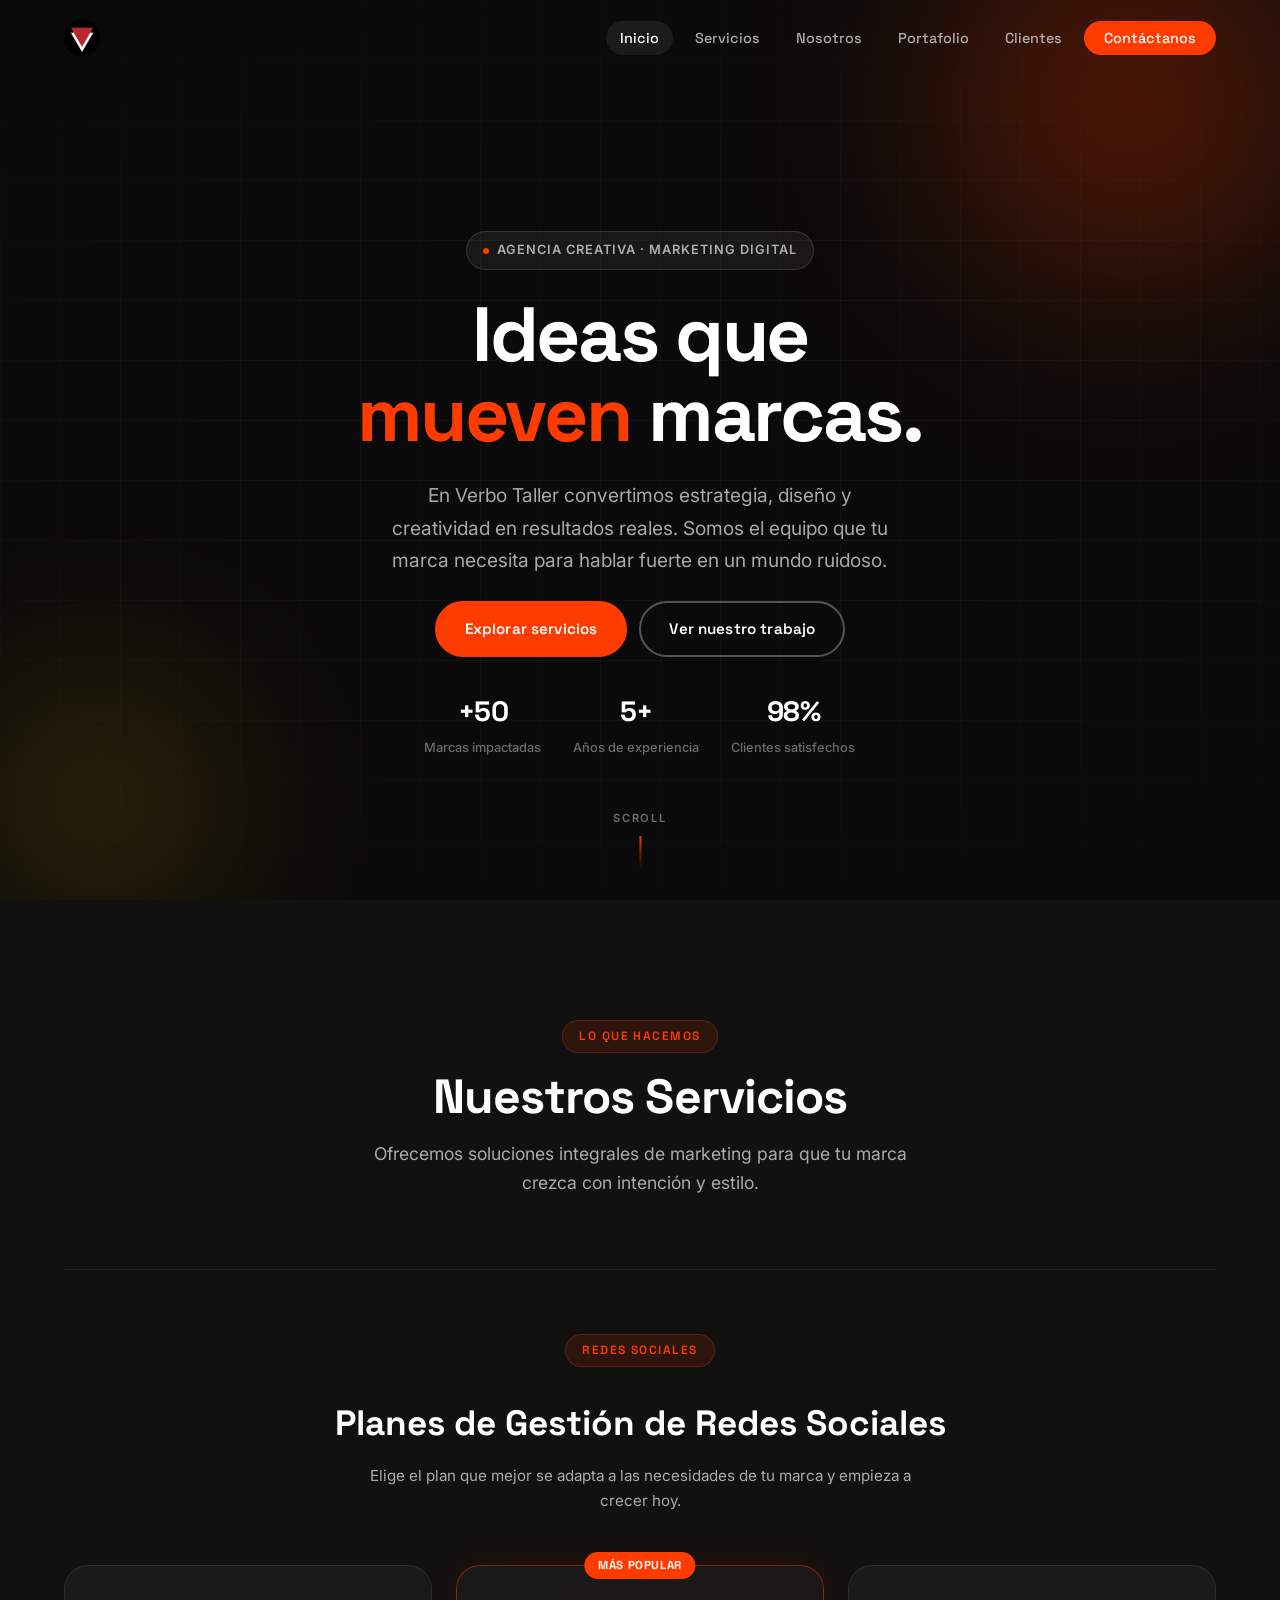
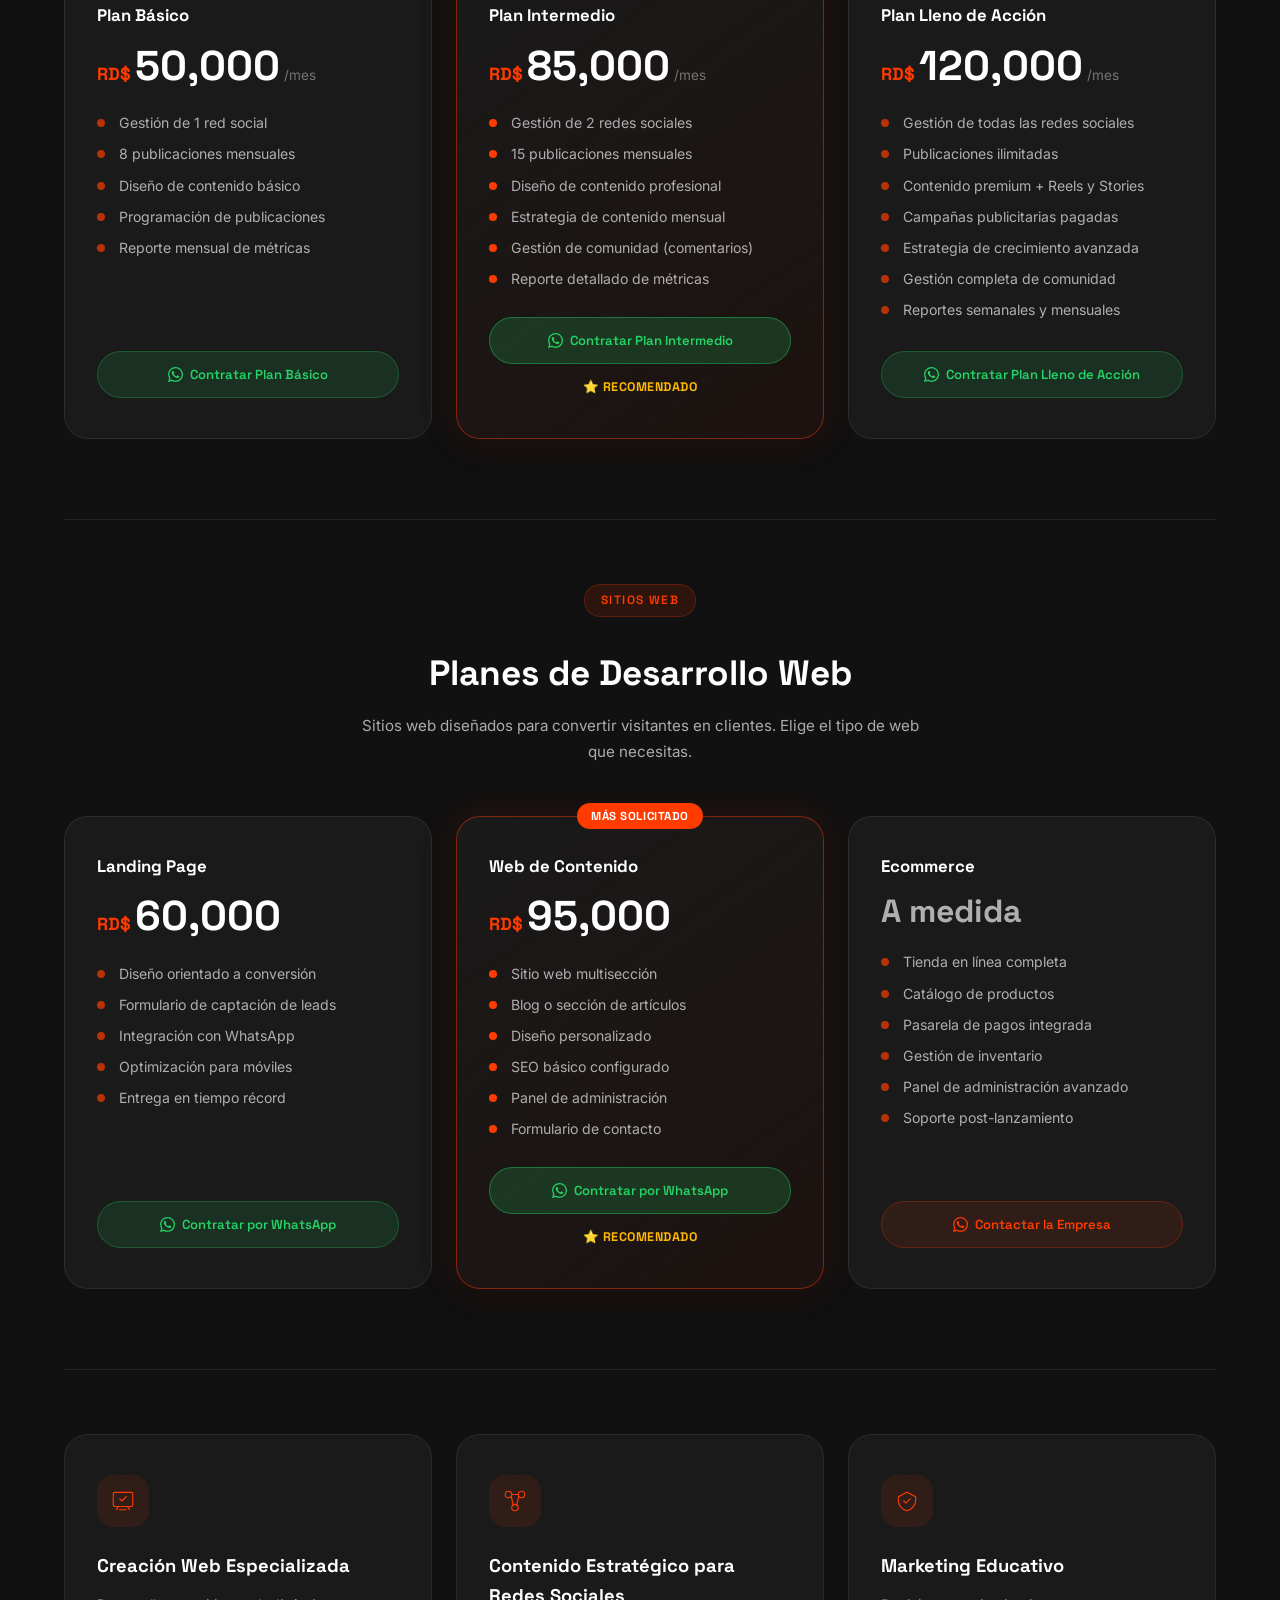
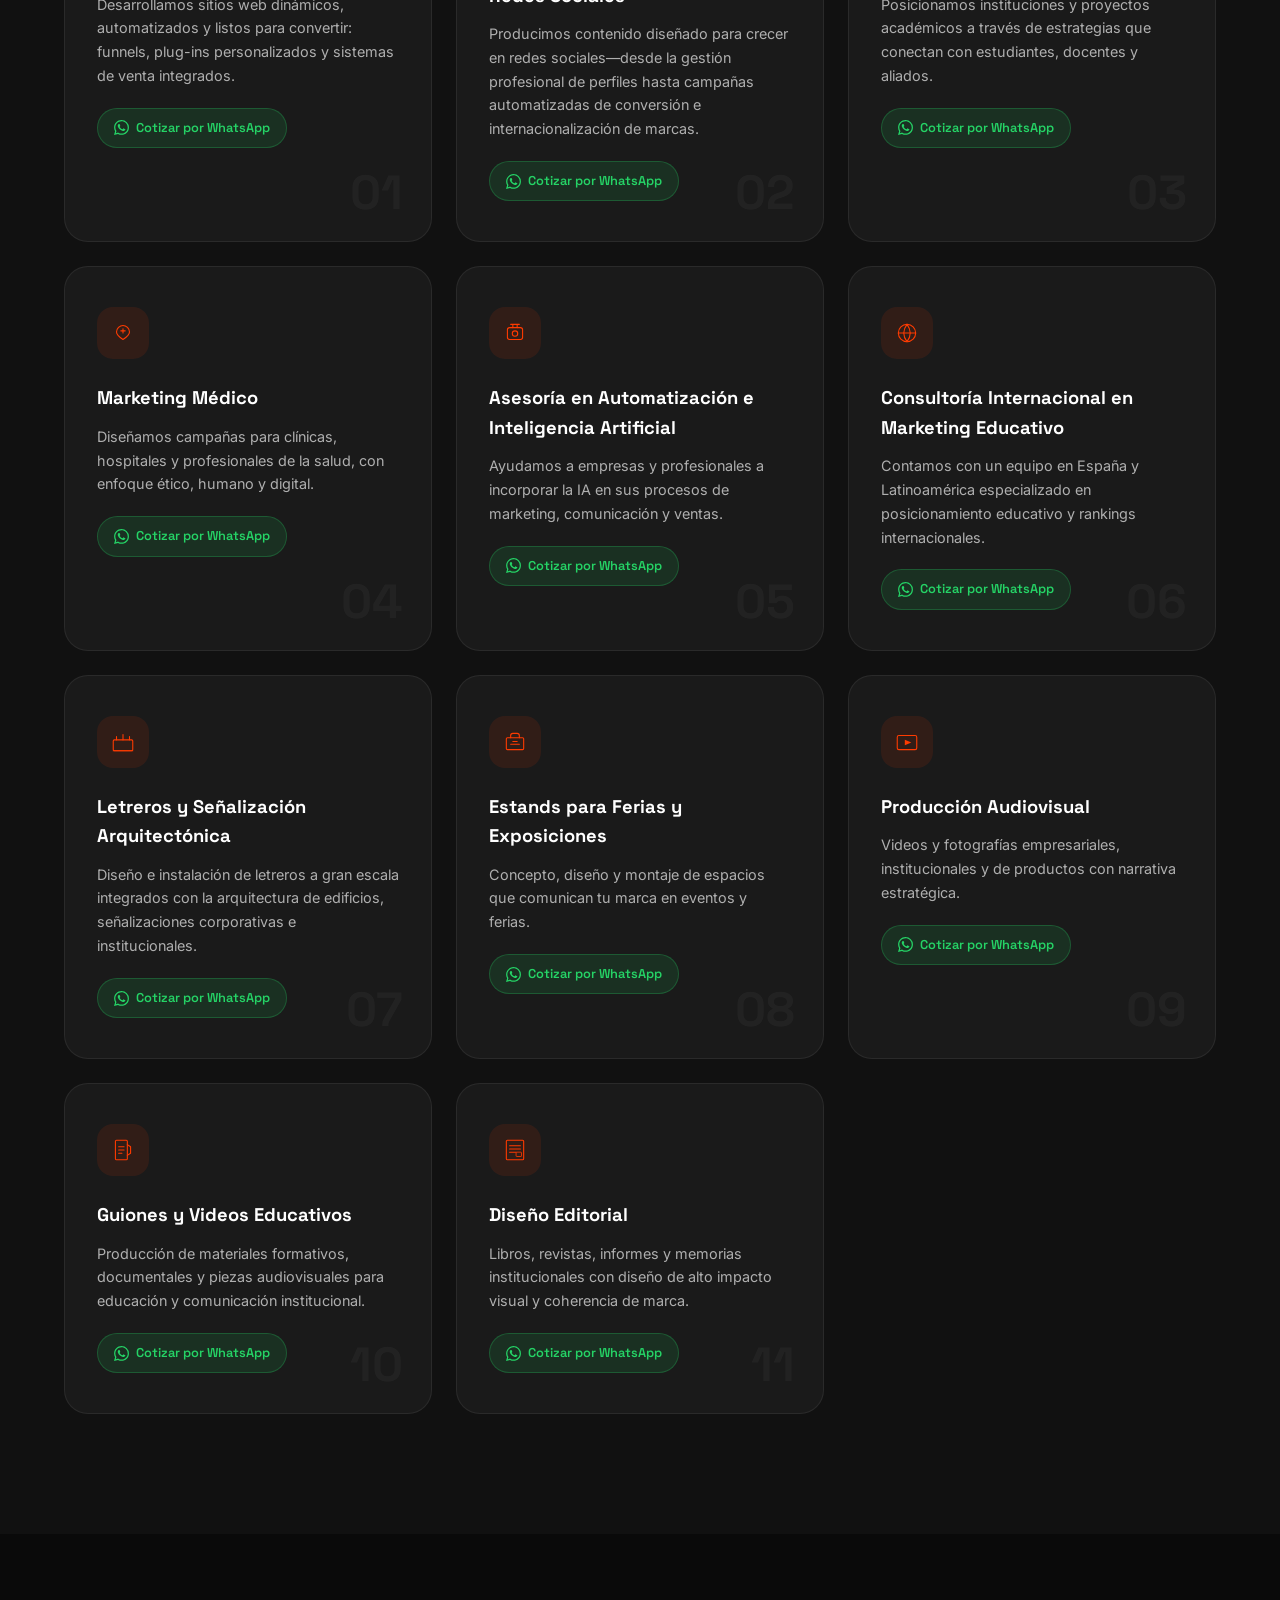
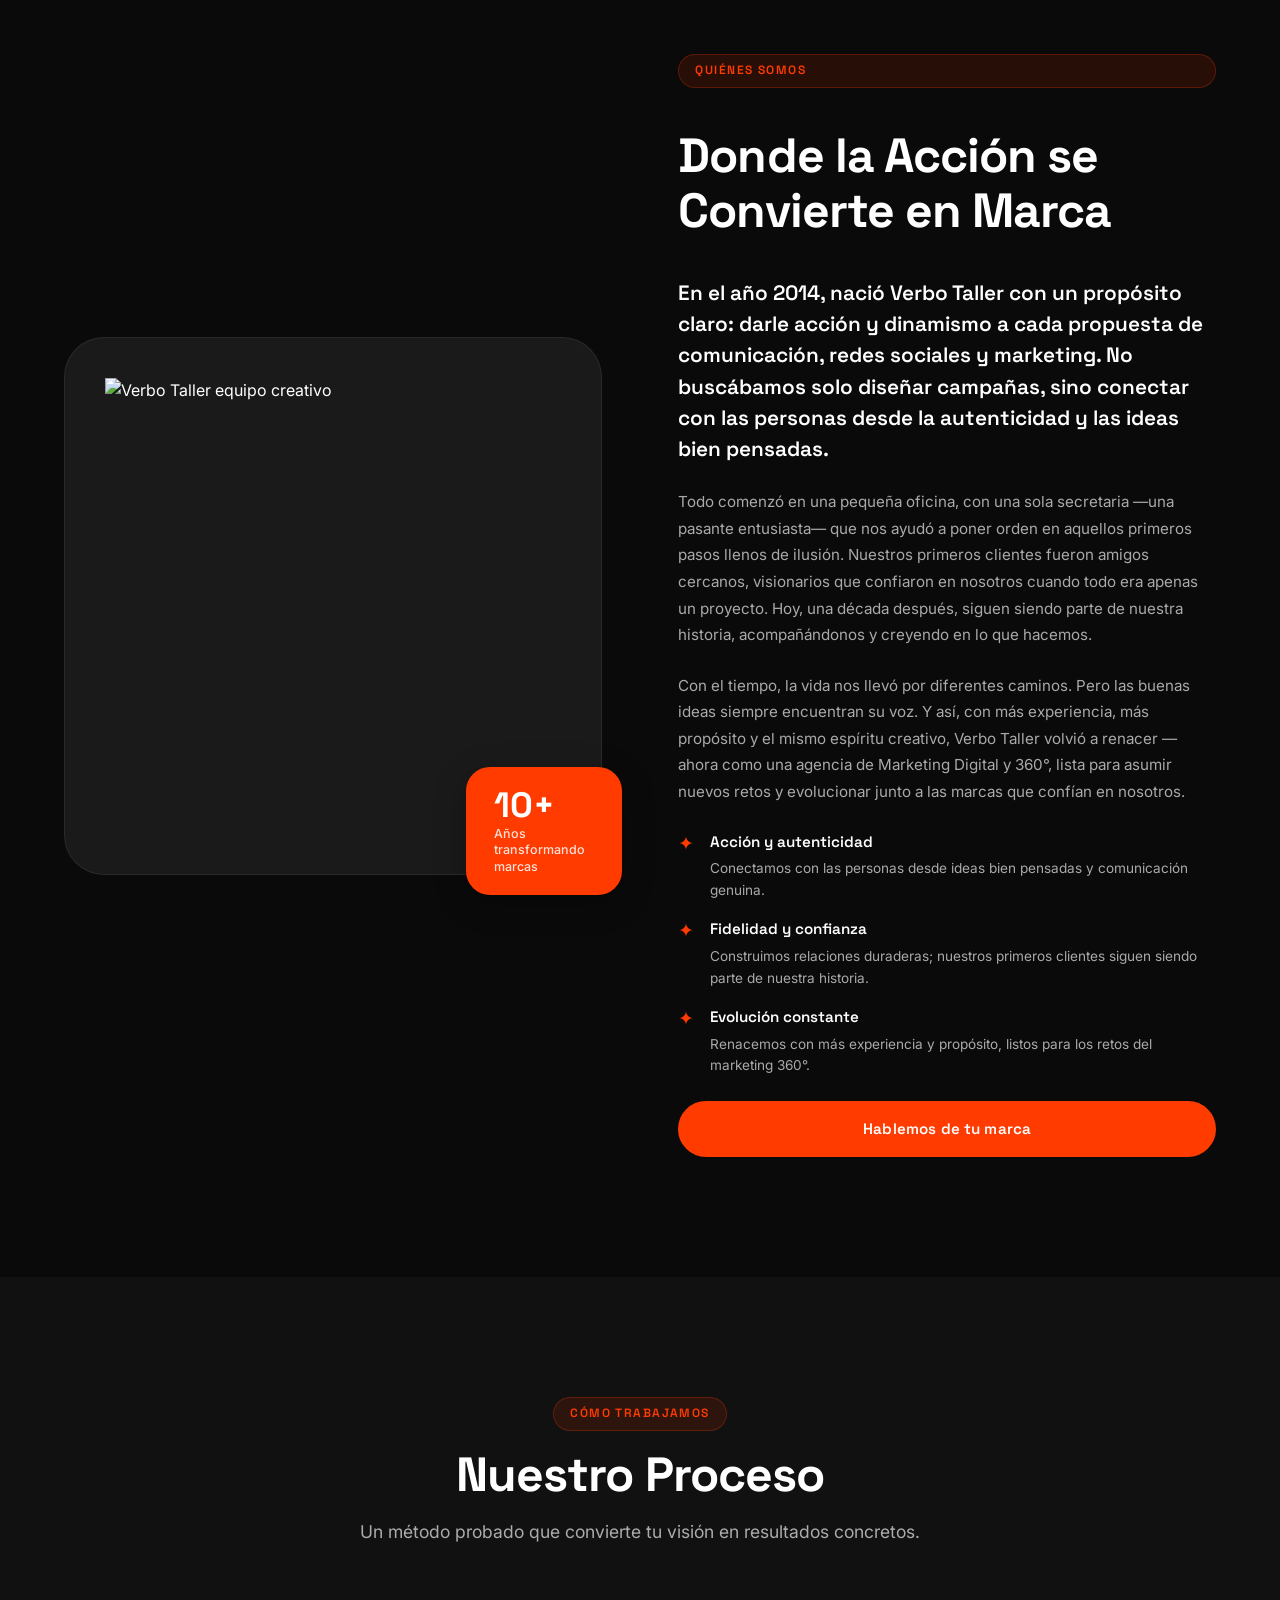
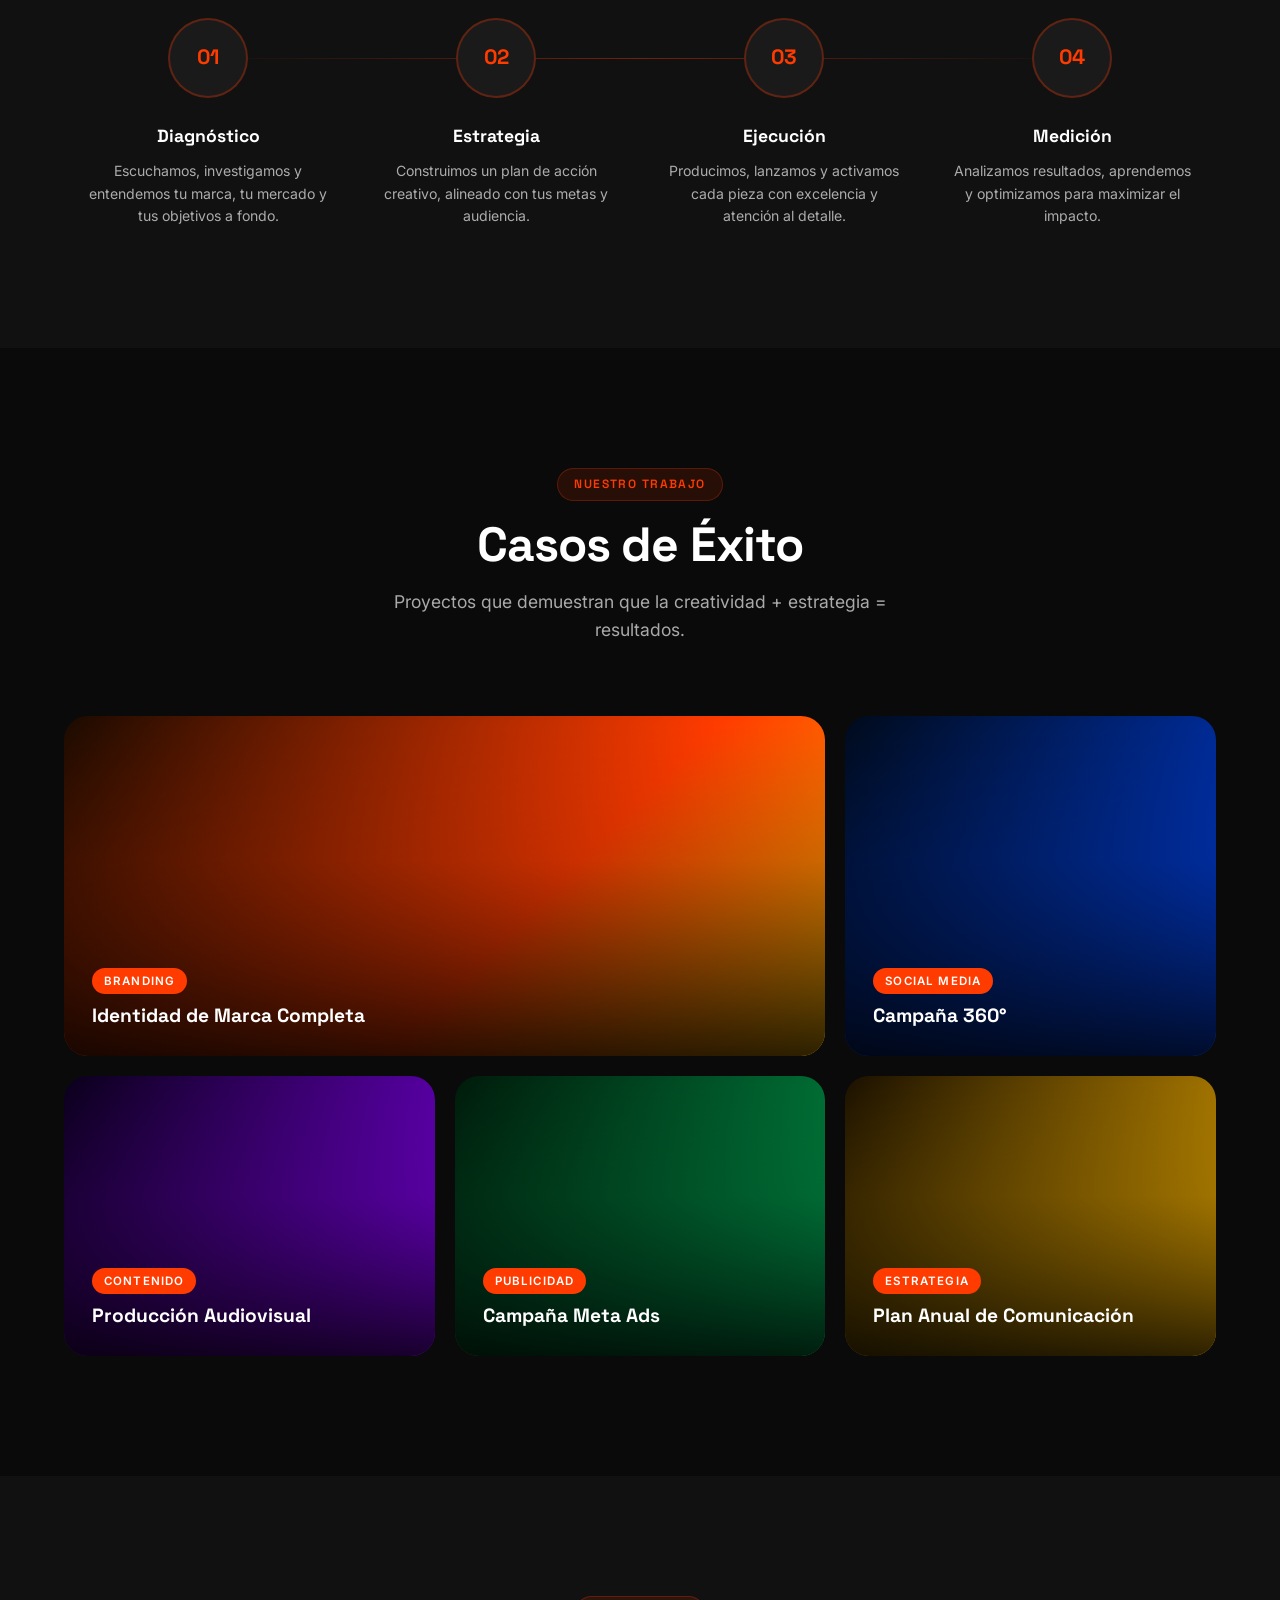
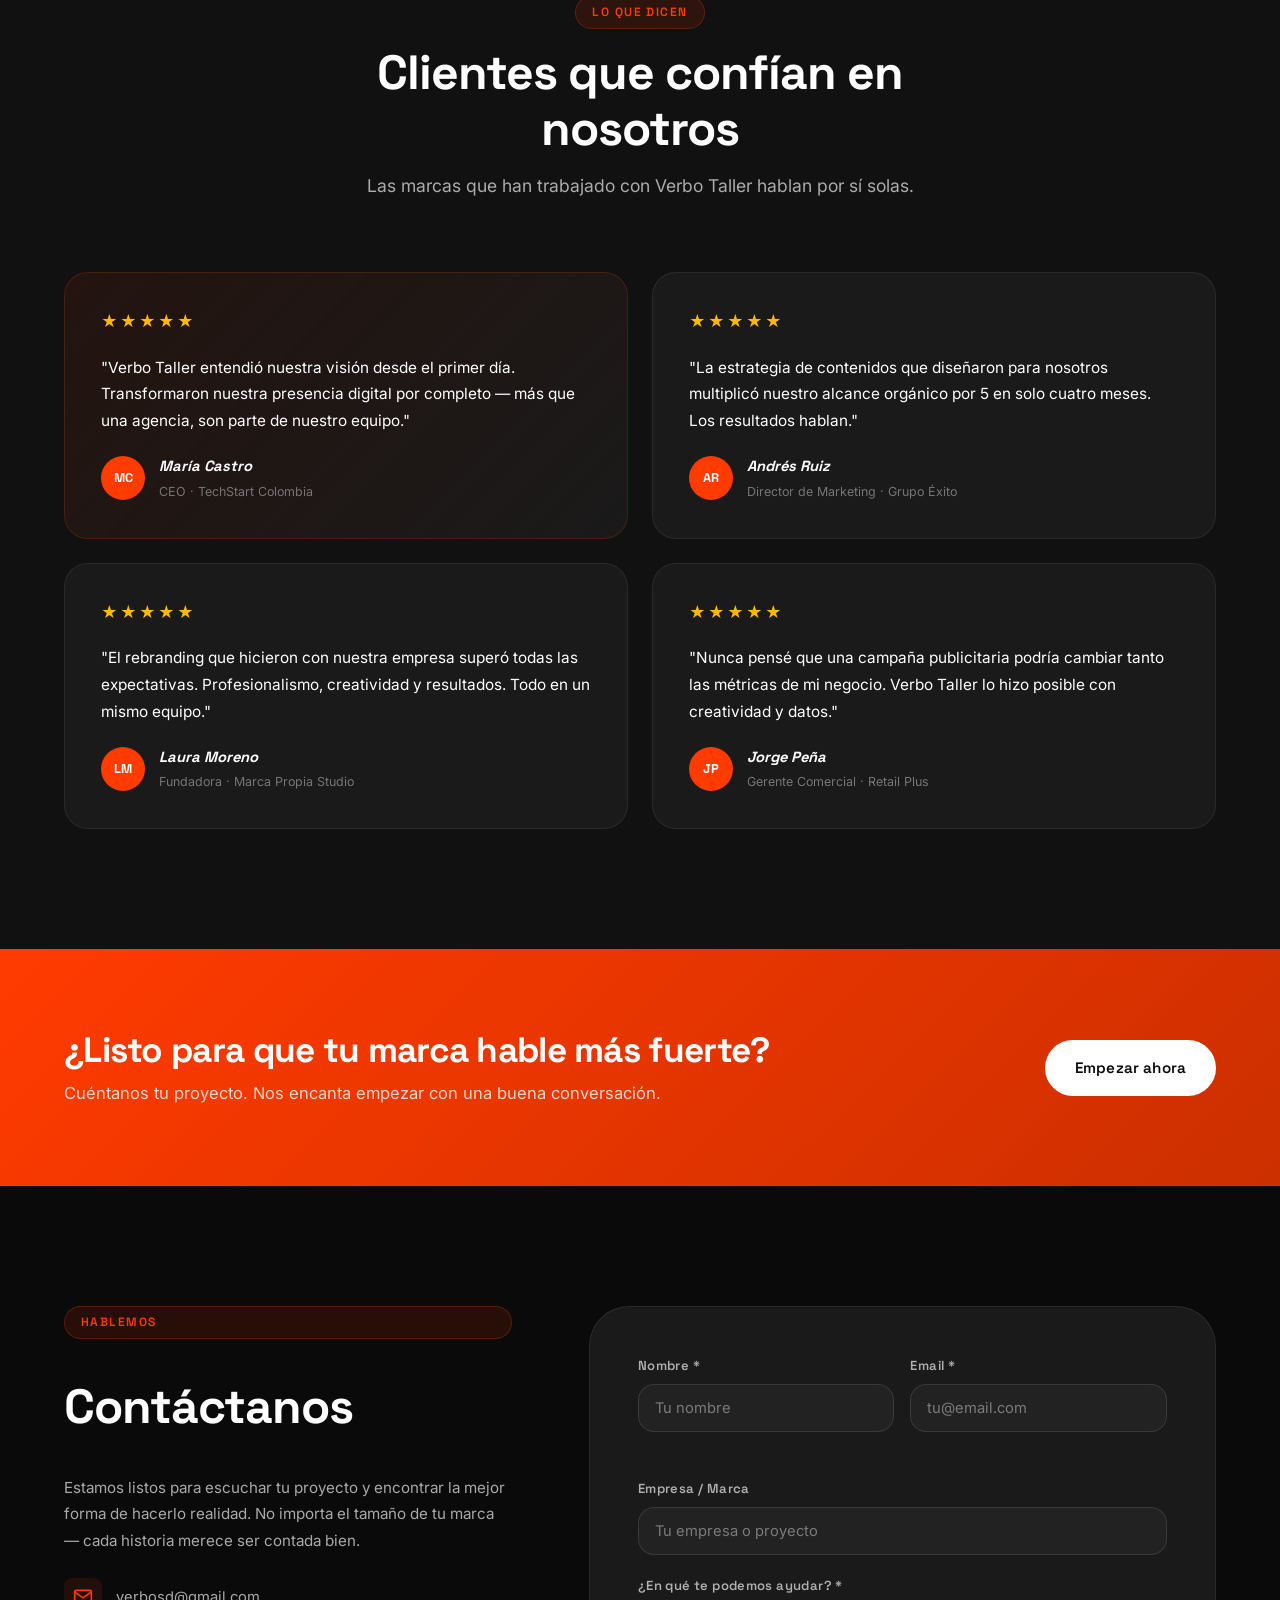
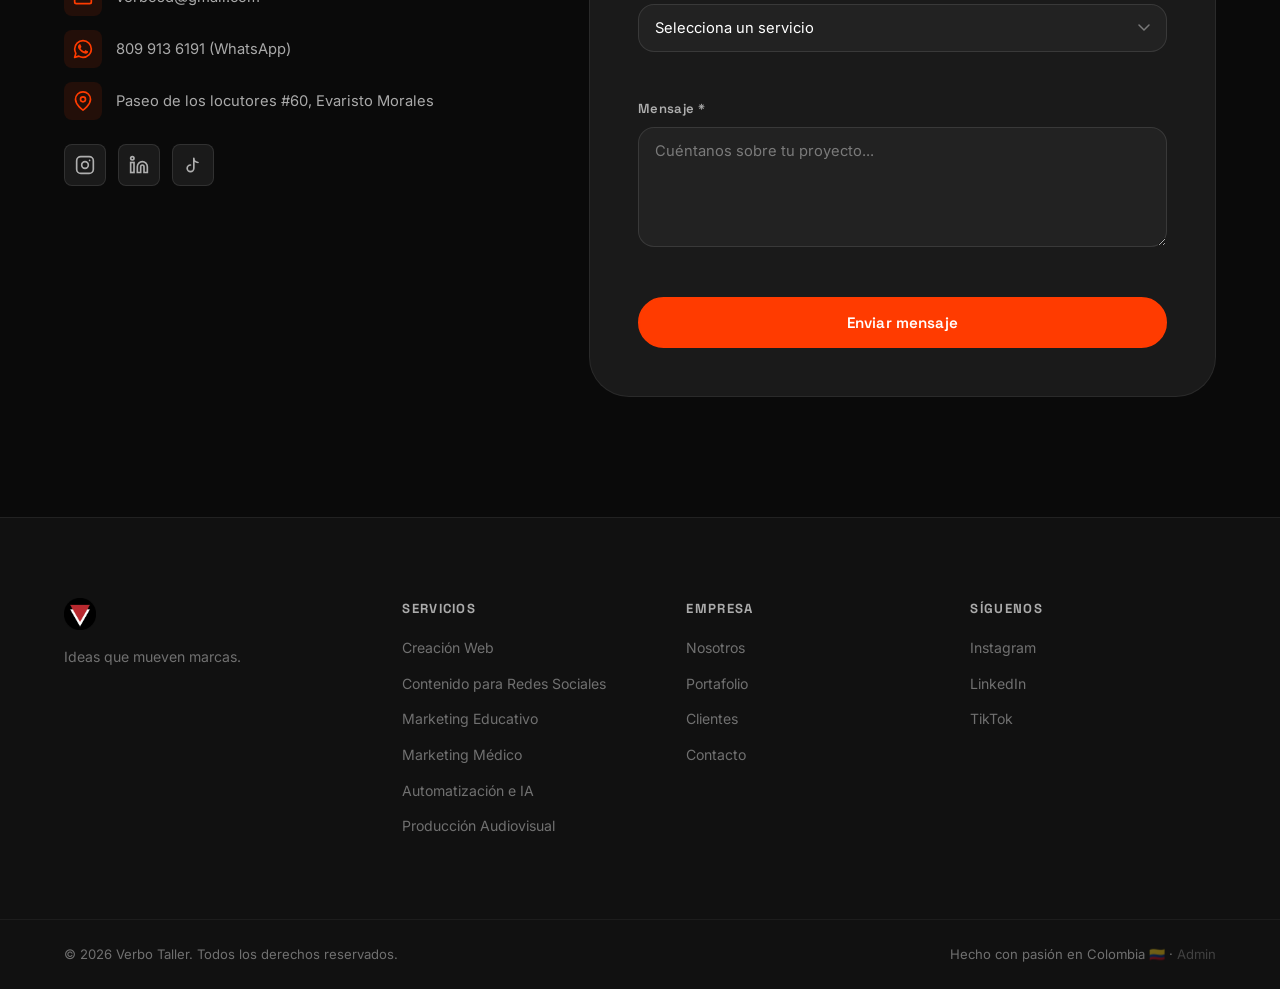
==== commit f4520395: "feat: portfolio posts admin management + Quienes Somos logo update Co-authored-by: verbosd-star <233" ====
--- a/index.html
+++ b/index.html
@@ -463,7 +463,7 @@
       <div class="container about__inner">
         <div class="about__visual">
           <div class="about__img-wrapper">
-            <img src="img/Logo Verbo-04.png" alt="Verbo Taller equipo creativo" class="about__img" width="500" height="500" loading="lazy" />
+            <img src="https://github.com/user-attachments/assets/07c159a6-97ed-4f11-8033-664cf2b51524" alt="Verbo Taller equipo creativo" class="about__img" id="about-logo-img" width="500" height="500" loading="lazy" data-about-logo />
             <div class="about__accent-box">
               <span class="about__accent-number" data-editable="about.accentNumber">10+</span>
               <span class="about__accent-text" data-editable="about.accentText">Años transformando marcas</span>
@@ -553,53 +553,8 @@
           <h2 class="section-title" id="portfolio-title" data-editable="portfolio.title">Casos de Éxito</h2>
           <p class="section-subtitle" data-editable="portfolio.subtitle">Proyectos que demuestran que la creatividad + estrategia = resultados.</p>
         </div>
-        <div class="portfolio__grid">
-
-          <article class="portfolio-card portfolio-card--wide">
-            <div class="portfolio-card__img portfolio-card__img--1" role="img" aria-label="Proyecto de branding completo"></div>
-            <div class="portfolio-card__overlay">
-              <span class="portfolio-card__tag">Branding</span>
-              <h3 class="portfolio-card__title">Identidad de Marca Completa</h3>
-              <p class="portfolio-card__text">Rediseño integral de identidad visual, sistema de marca y comunicación para empresa de tecnología.</p>
-            </div>
-          </article>
-
-          <article class="portfolio-card">
-            <div class="portfolio-card__img portfolio-card__img--2" role="img" aria-label="Campaña social media"></div>
-            <div class="portfolio-card__overlay">
-              <span class="portfolio-card__tag">Social Media</span>
-              <h3 class="portfolio-card__title">Campaña 360°</h3>
-              <p class="portfolio-card__text">Estrategia y ejecución multicanal que triplicó el engagement en 3 meses.</p>
-            </div>
-          </article>
-
-          <article class="portfolio-card">
-            <div class="portfolio-card__img portfolio-card__img--3" role="img" aria-label="Producción de contenido audiovisual"></div>
-            <div class="portfolio-card__overlay">
-              <span class="portfolio-card__tag">Contenido</span>
-              <h3 class="portfolio-card__title">Producción Audiovisual</h3>
-              <p class="portfolio-card__text">Serie de videos institucionales y reels que posicionaron la marca en el top de su categoría.</p>
-            </div>
-          </article>
-
-          <article class="portfolio-card">
-            <div class="portfolio-card__img portfolio-card__img--4" role="img" aria-label="Publicidad digital"></div>
-            <div class="portfolio-card__overlay">
-              <span class="portfolio-card__tag">Publicidad</span>
-              <h3 class="portfolio-card__title">Campaña Meta Ads</h3>
-              <p class="portfolio-card__text">ROAS de 4.5x con estrategia de segmentación avanzada y creativos de alto impacto.</p>
-            </div>
-          </article>
-
-          <article class="portfolio-card portfolio-card--tall">
-            <div class="portfolio-card__img portfolio-card__img--5" role="img" aria-label="Estrategia de contenidos"></div>
-            <div class="portfolio-card__overlay">
-              <span class="portfolio-card__tag">Estrategia</span>
-              <h3 class="portfolio-card__title">Plan Anual de Comunicación</h3>
-              <p class="portfolio-card__text">Hoja de ruta completa de contenidos y campañas para marca de consumo masivo.</p>
-            </div>
-          </article>
-
+        <div class="portfolio__grid" id="portfolio-posts-grid">
+          <!-- Portfolio posts are rendered dynamically by js/content.js -->
         </div>
       </div>
     </section>
--- a/css/styles.css
+++ b/css/styles.css
@@ -1114,9 +1114,22 @@
   position: absolute;
   inset: 0;
   transition: transform var(--transition-slow);
+  object-fit: cover;
+}
+
+.portfolio-card__img img {
+  width: 100%;
+  height: 100%;
+  object-fit: cover;
+  display: block;
+  transition: transform var(--transition-slow);
 }
 
 .portfolio-card:hover .portfolio-card__img {
+  transform: scale(1.05);
+}
+
+.portfolio-card:hover .portfolio-card__img img {
   transform: scale(1.05);
 }
 
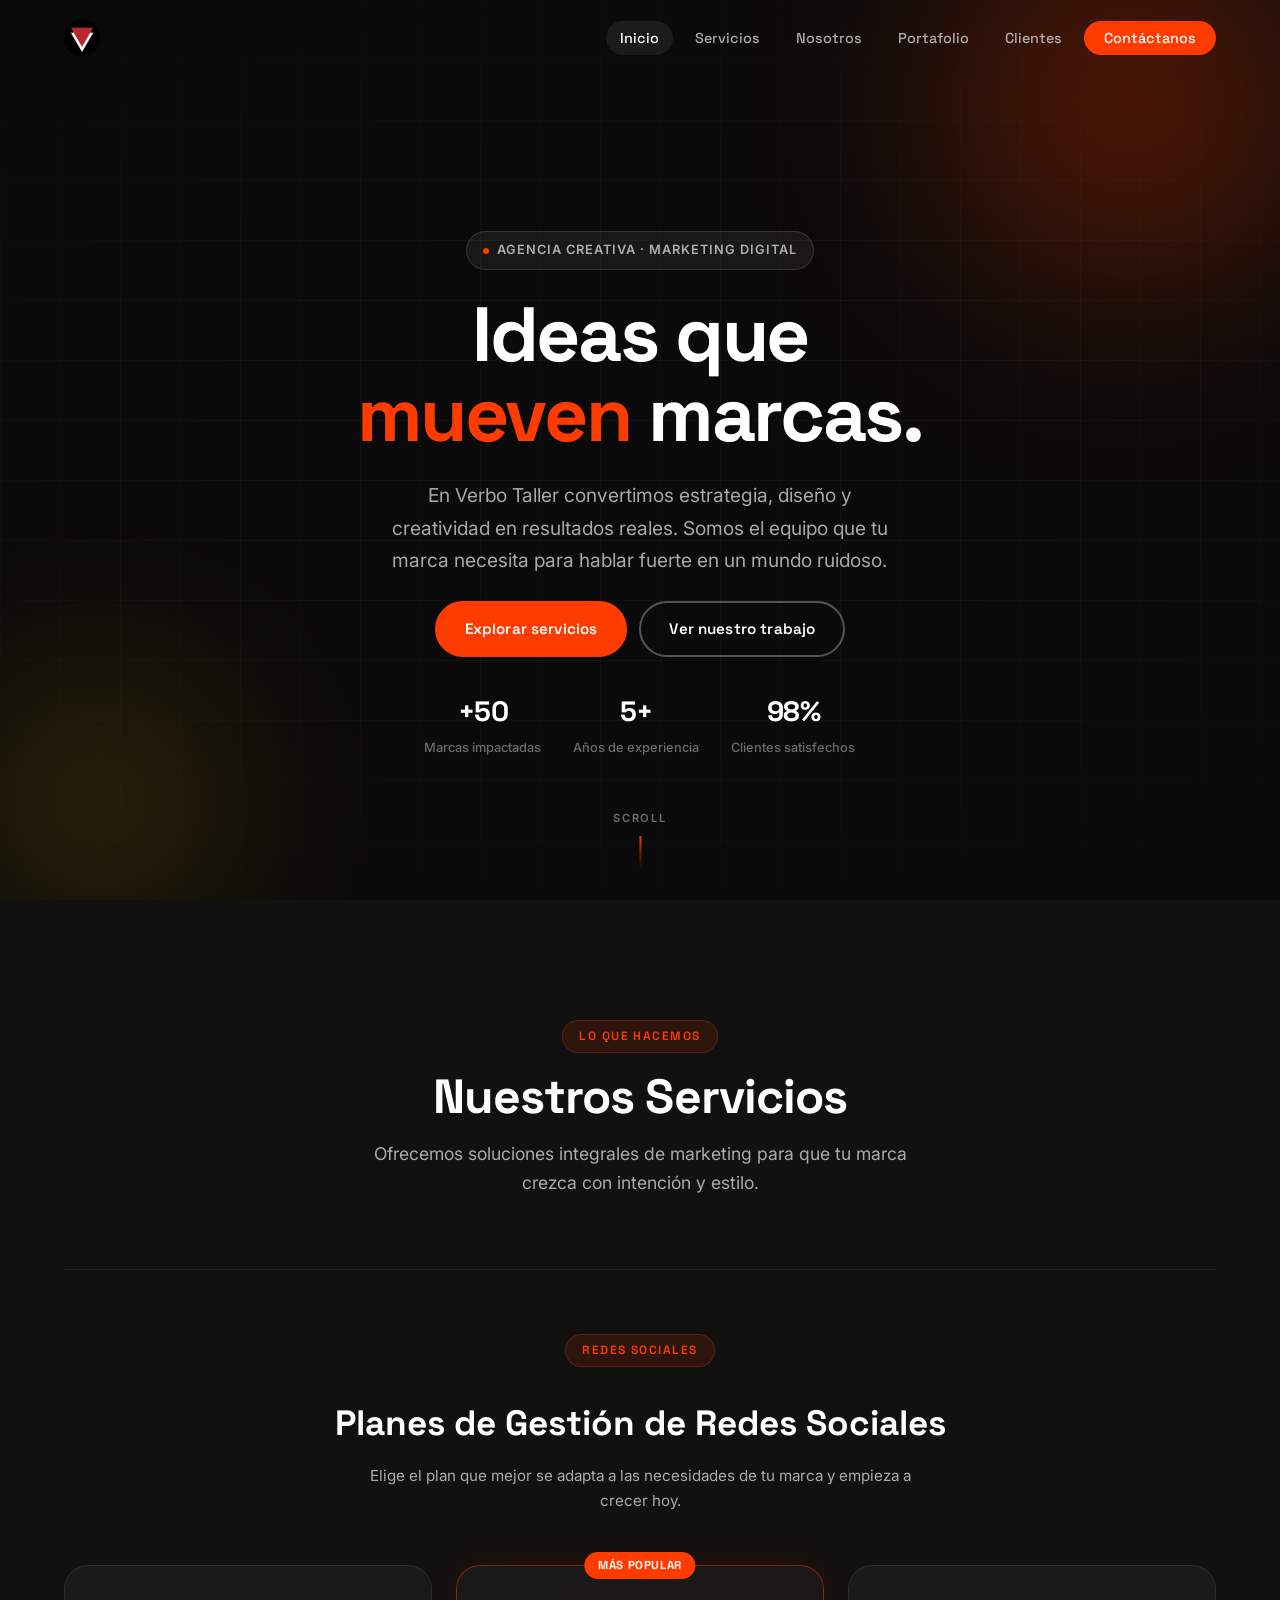
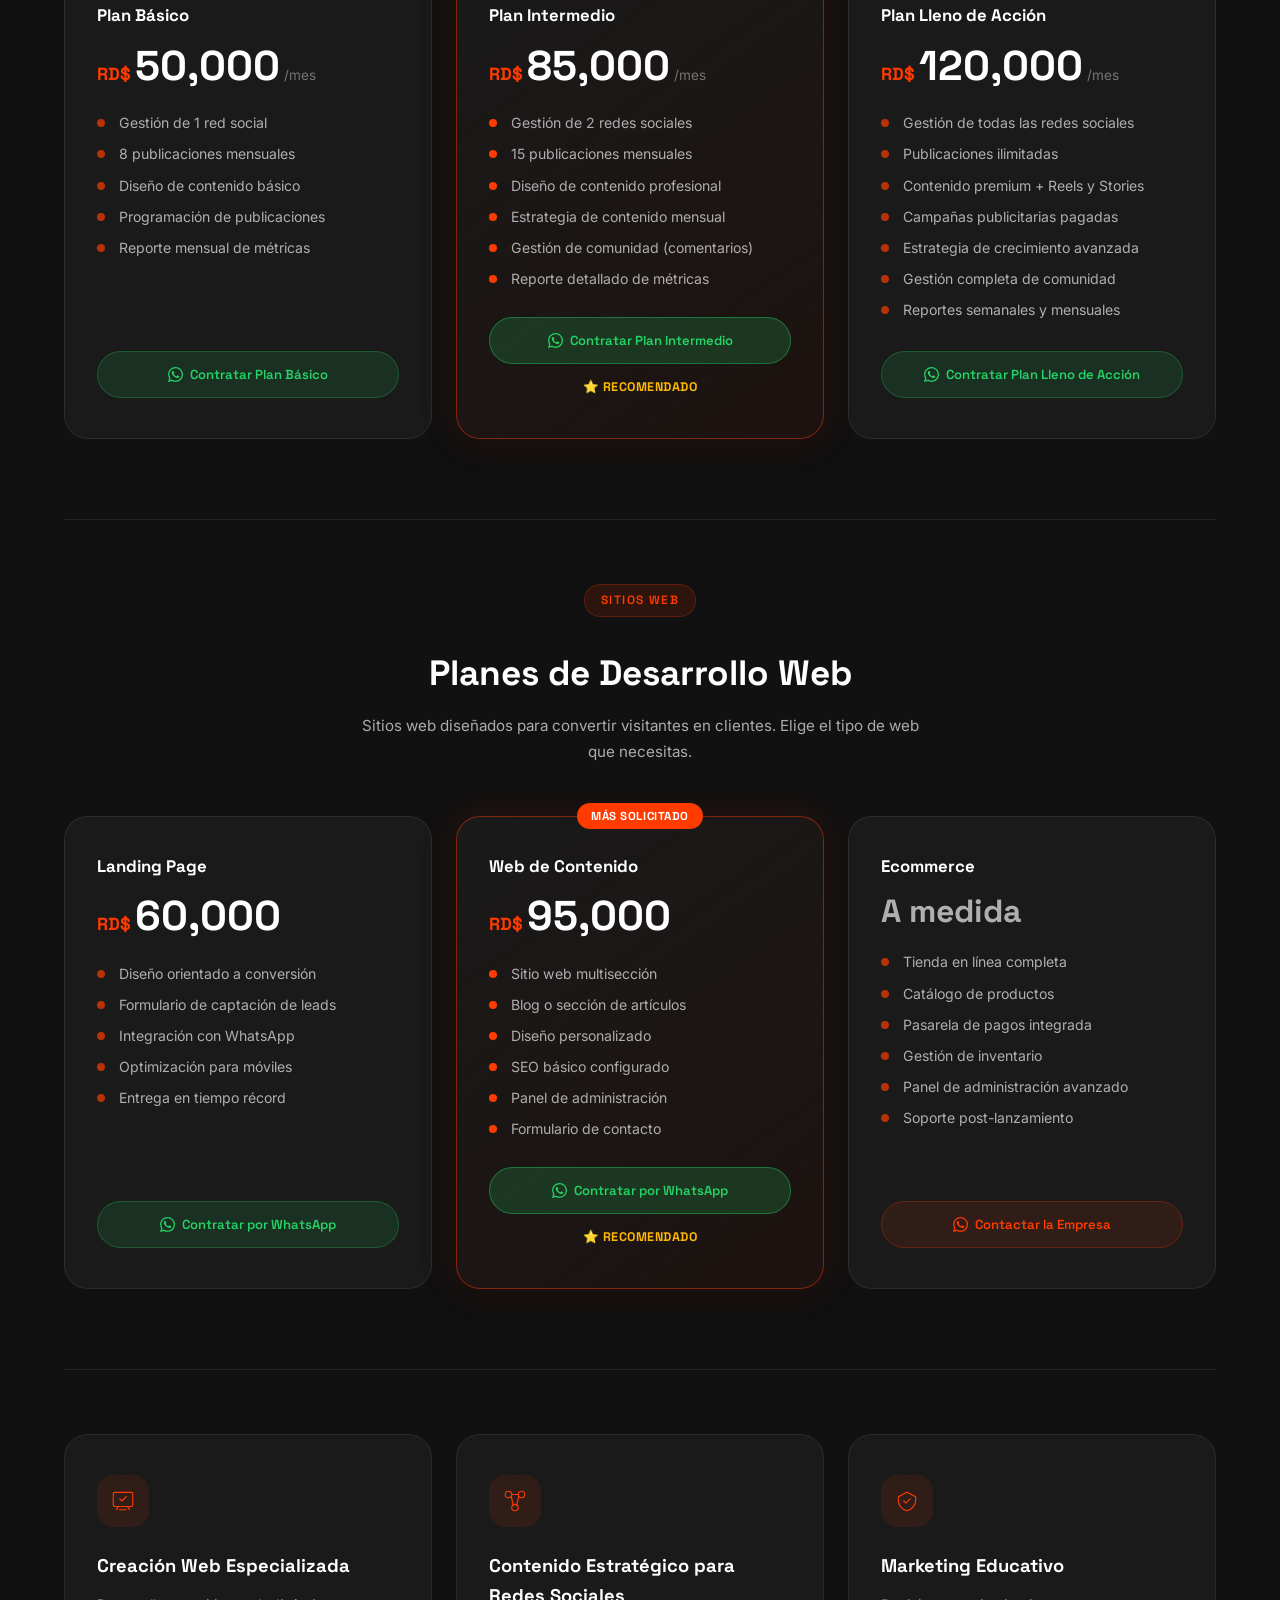
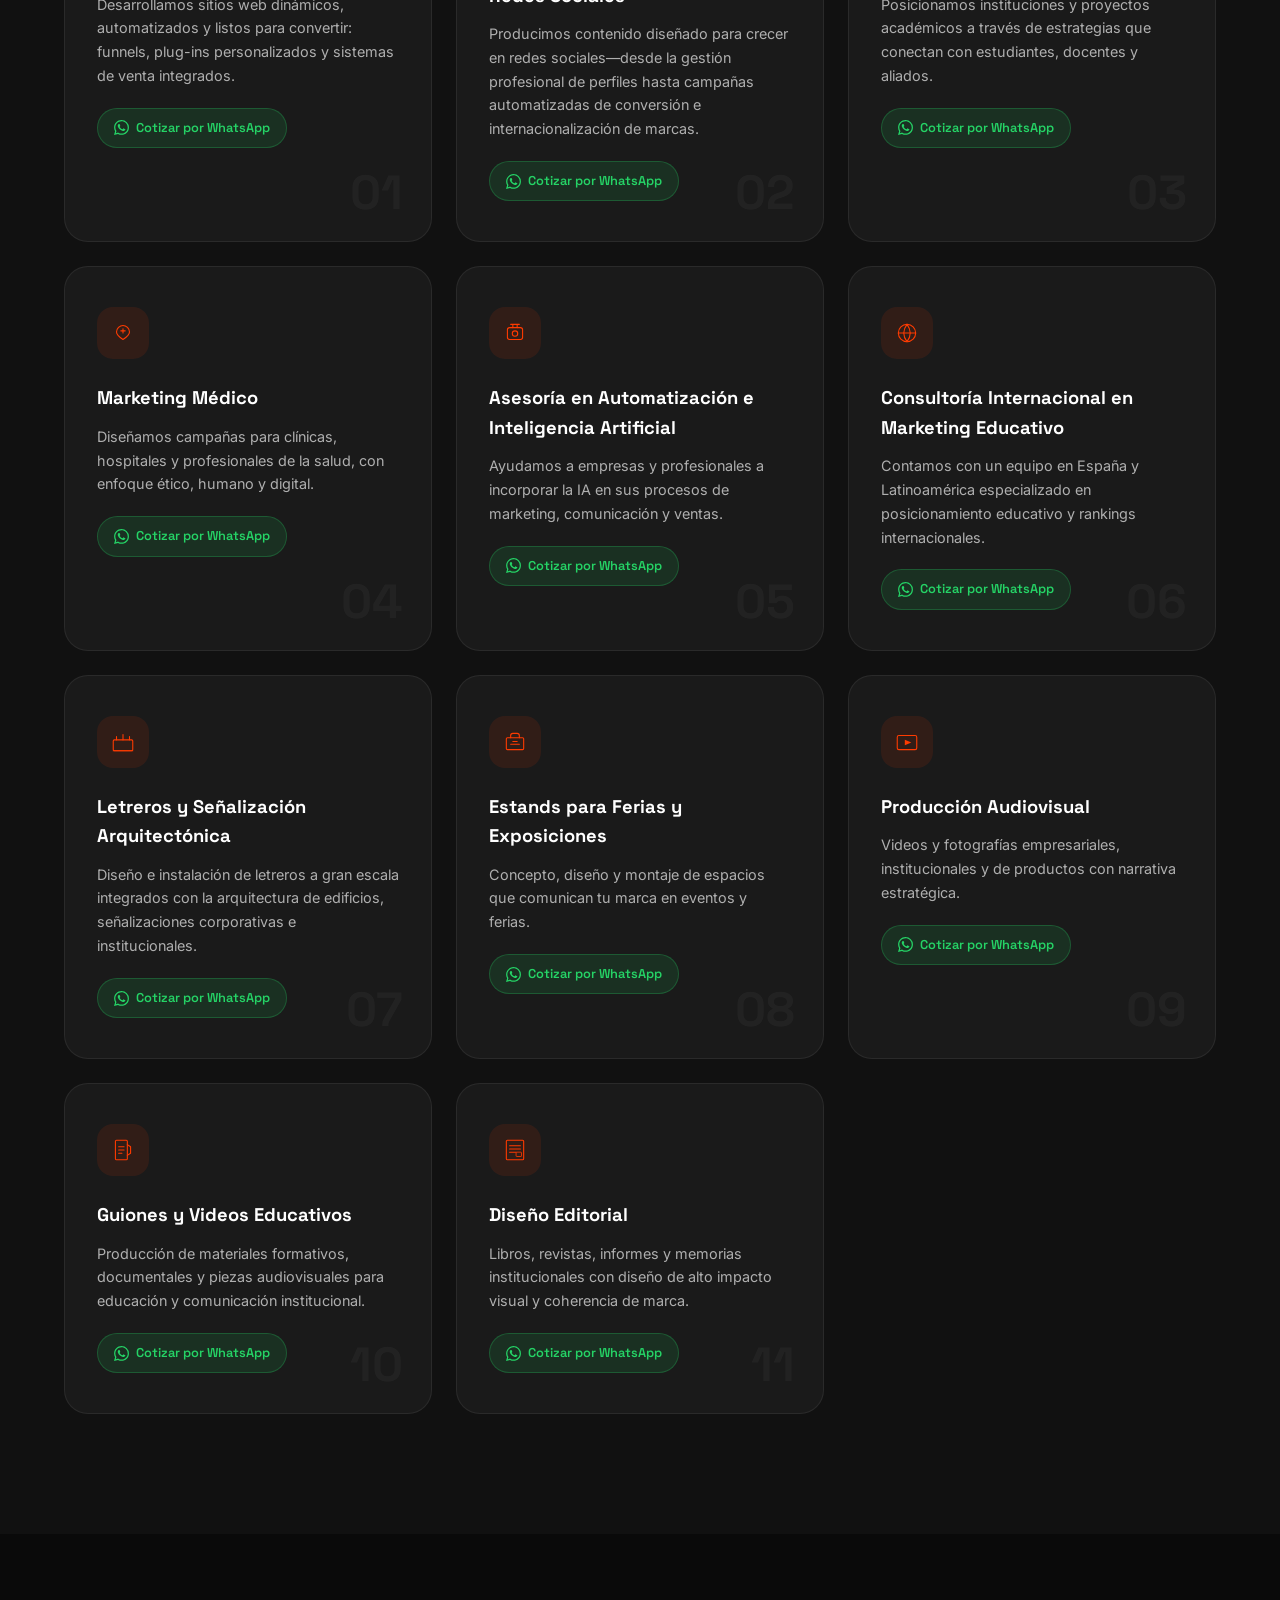
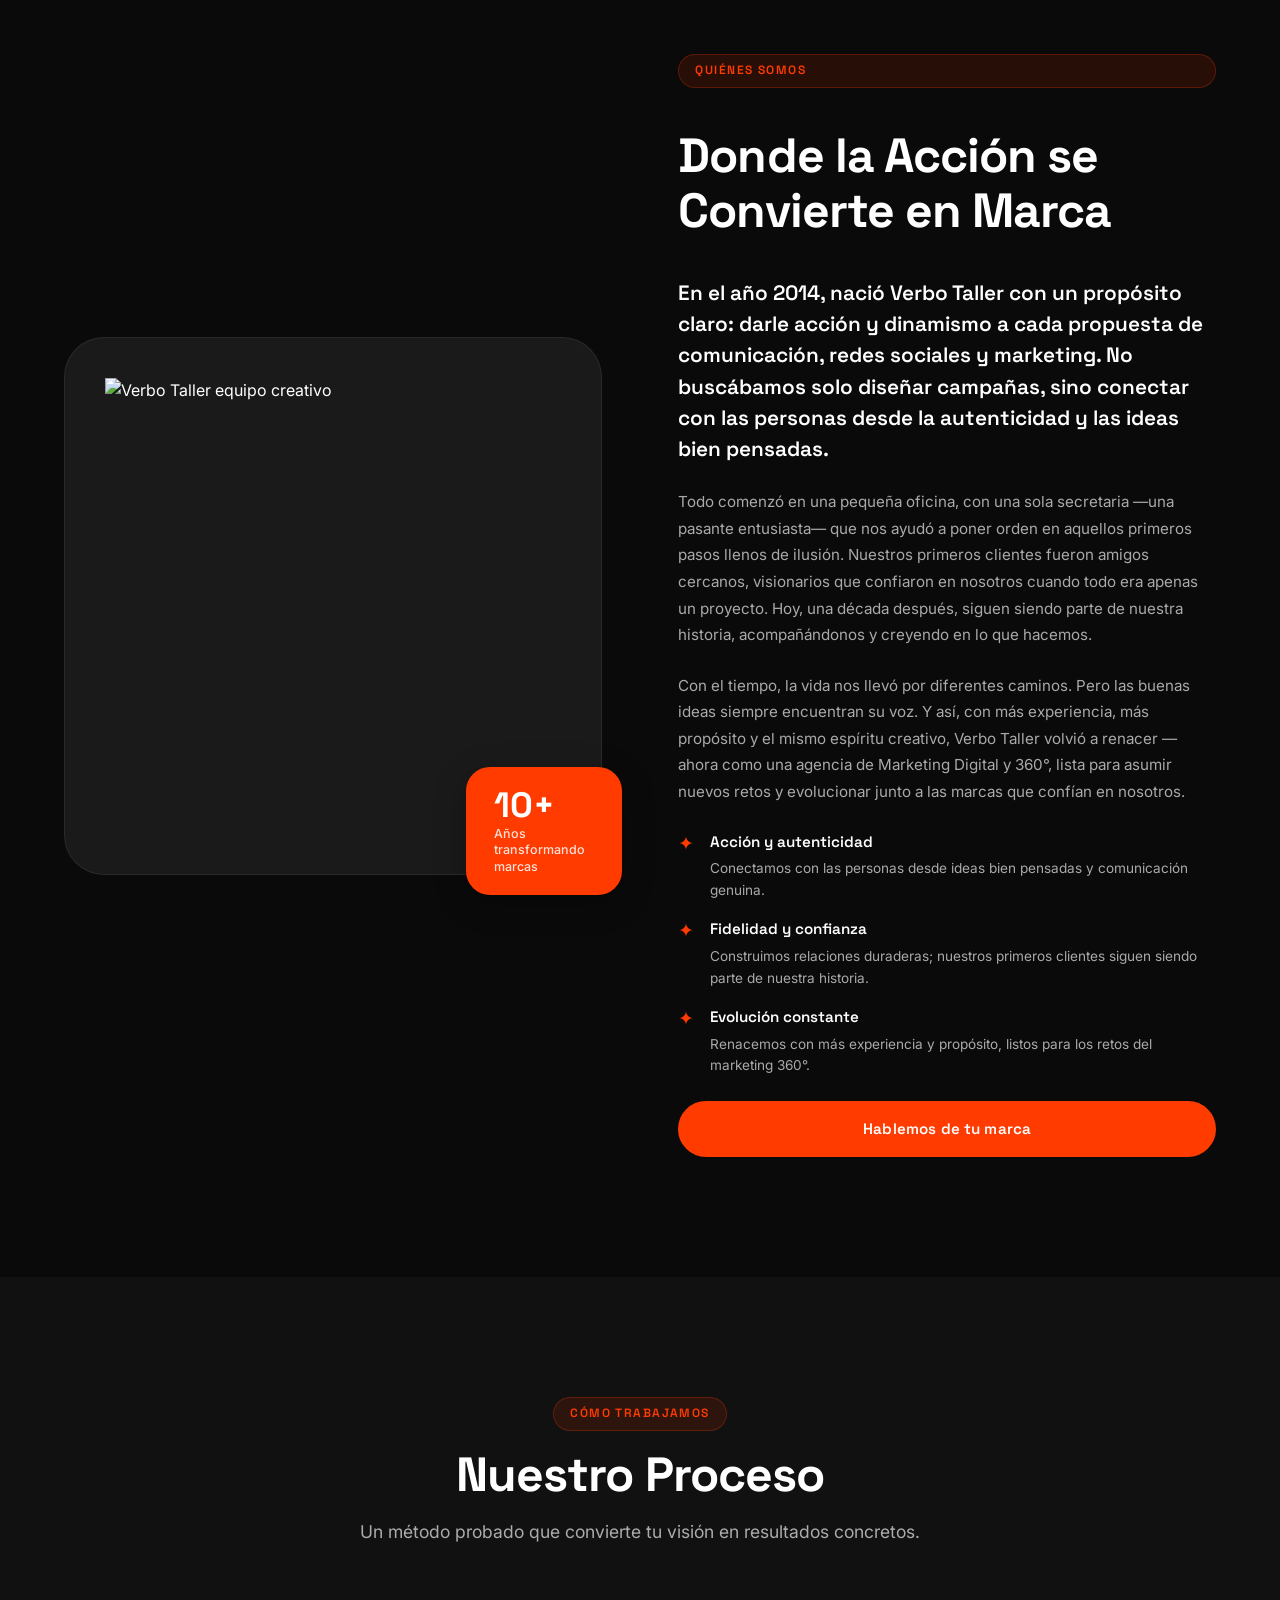
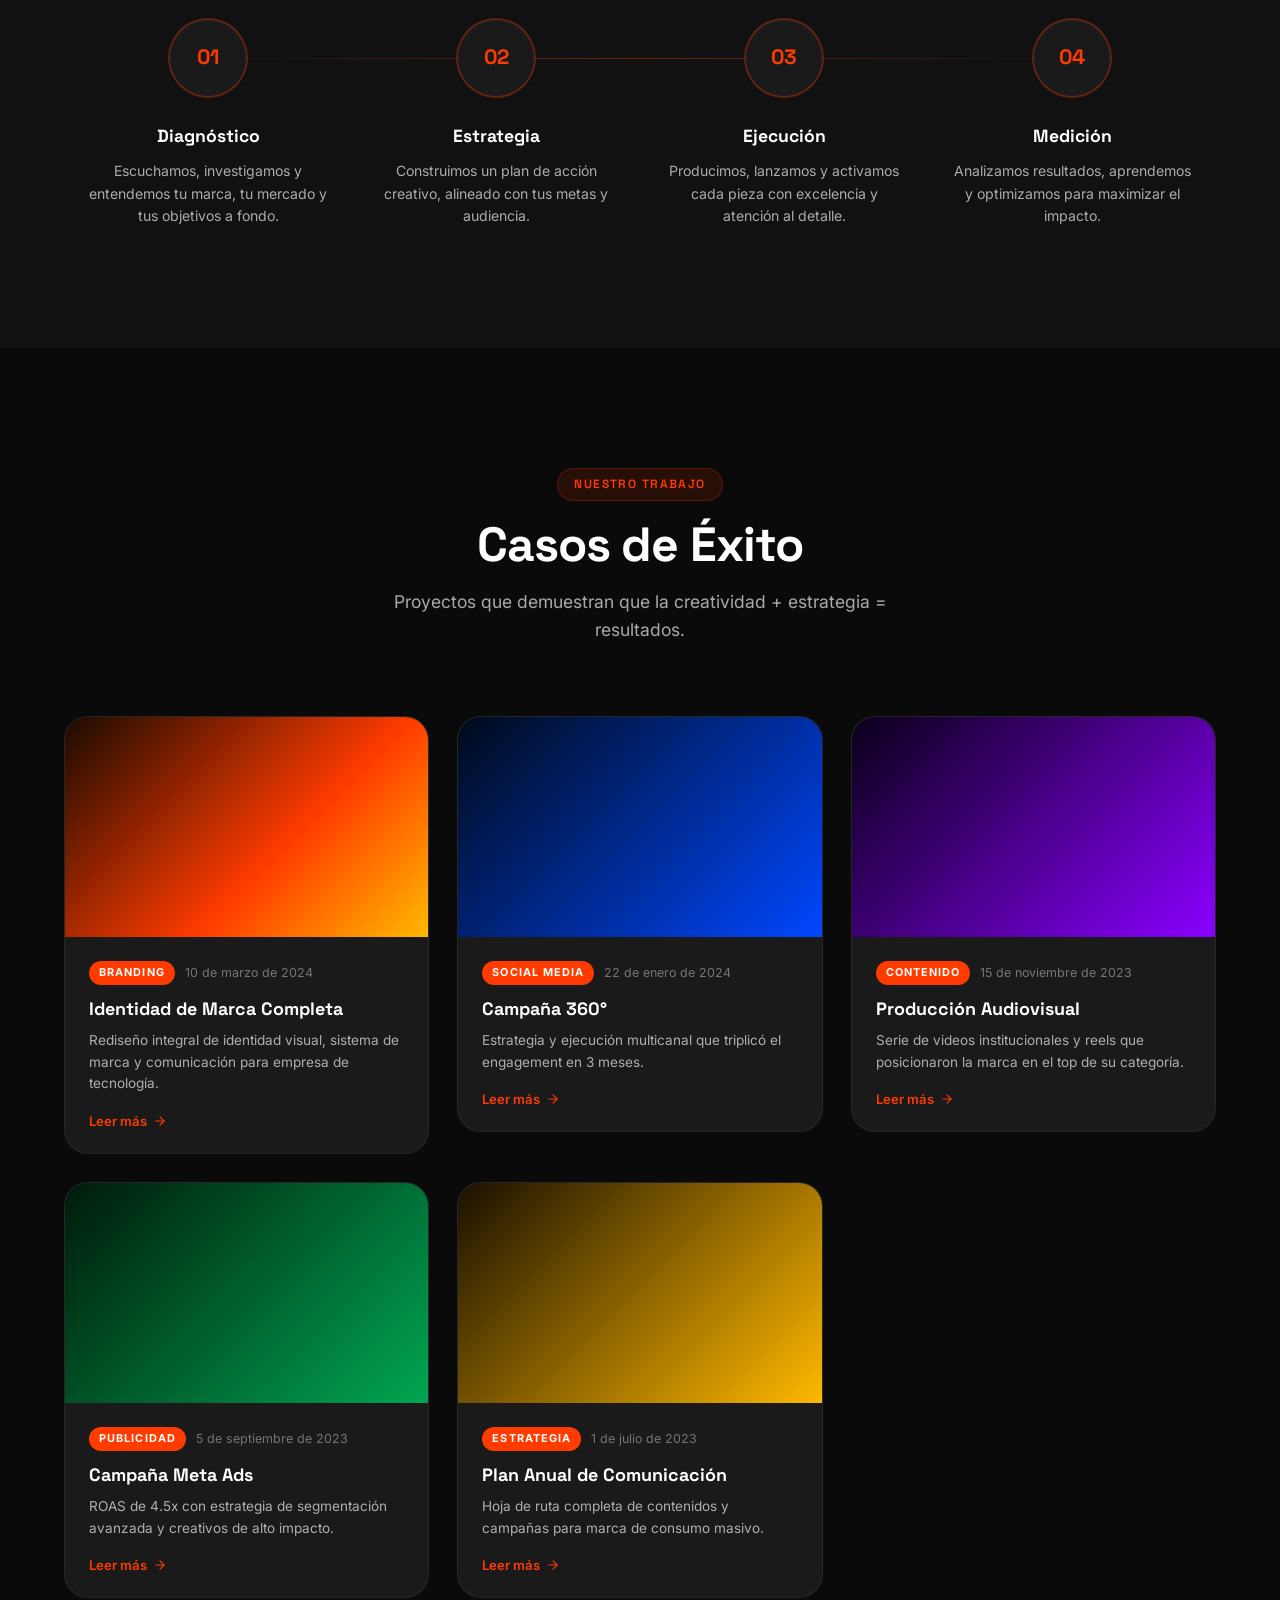
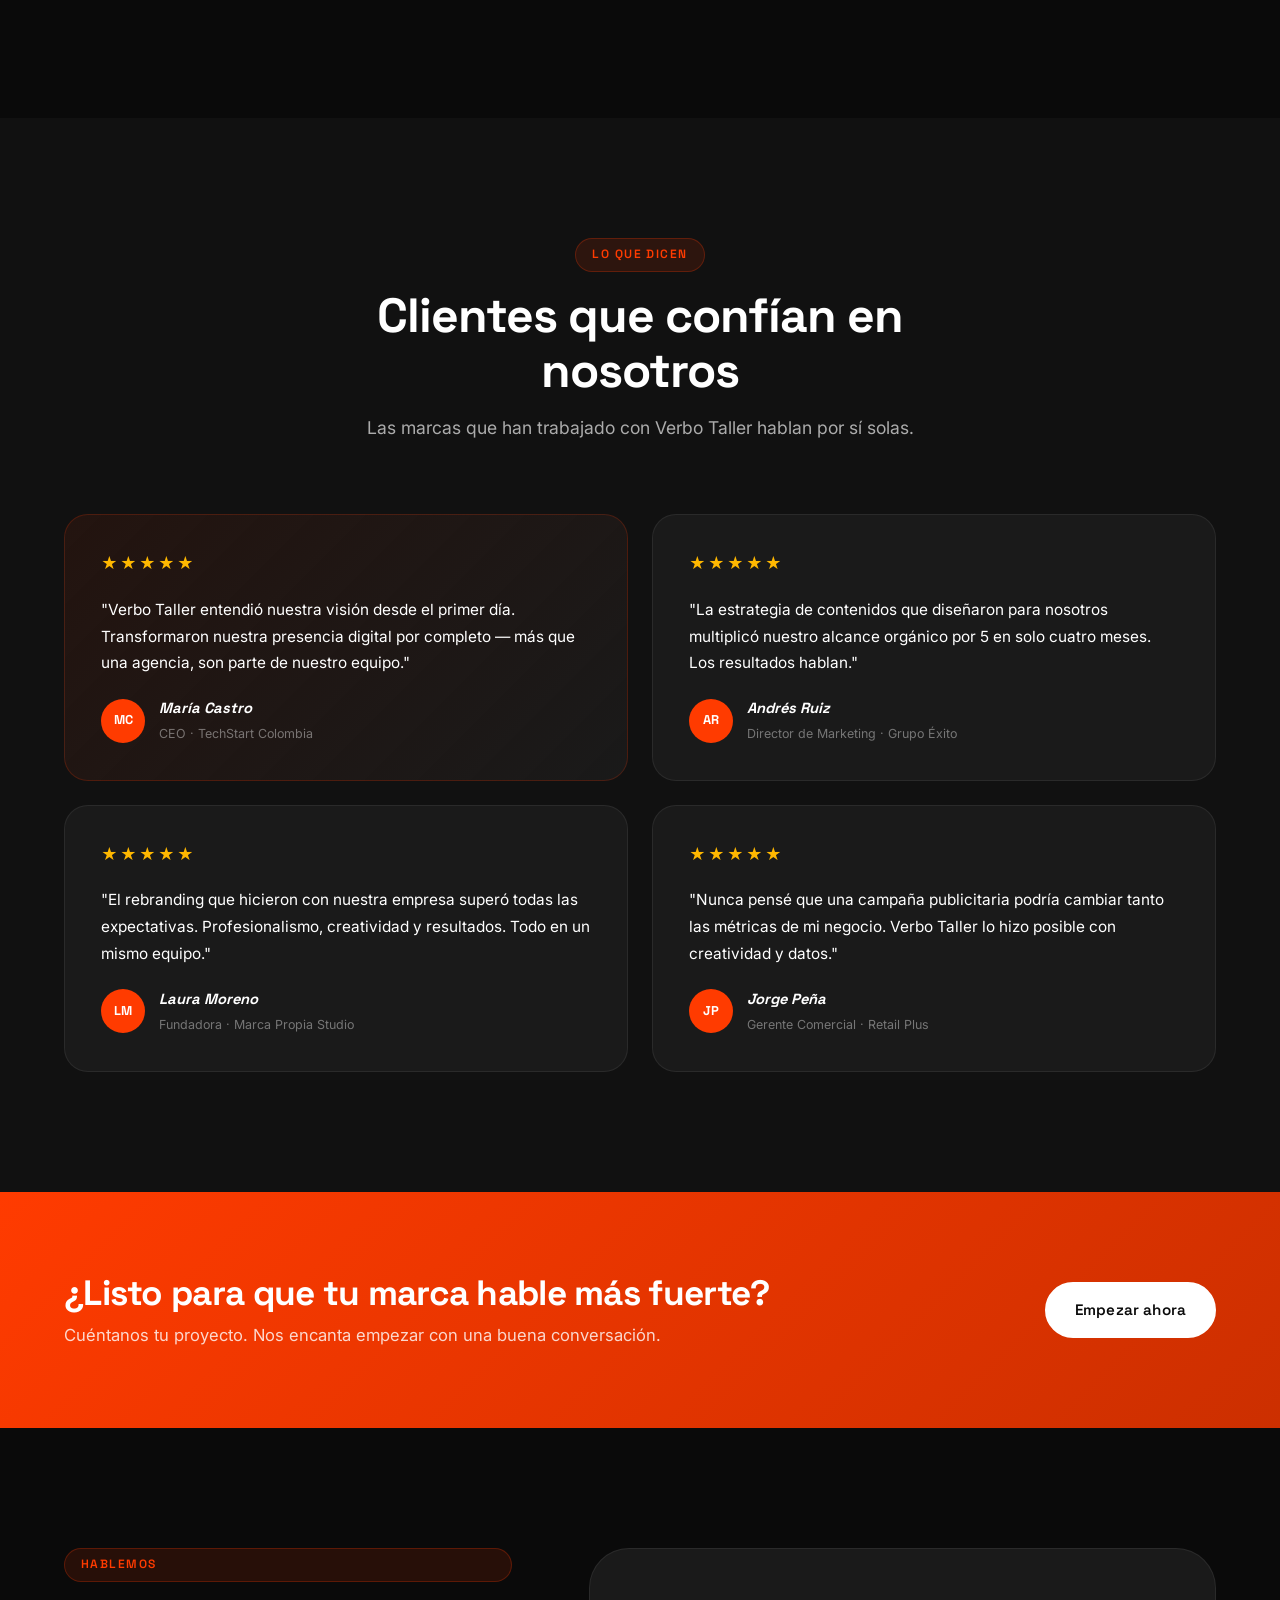
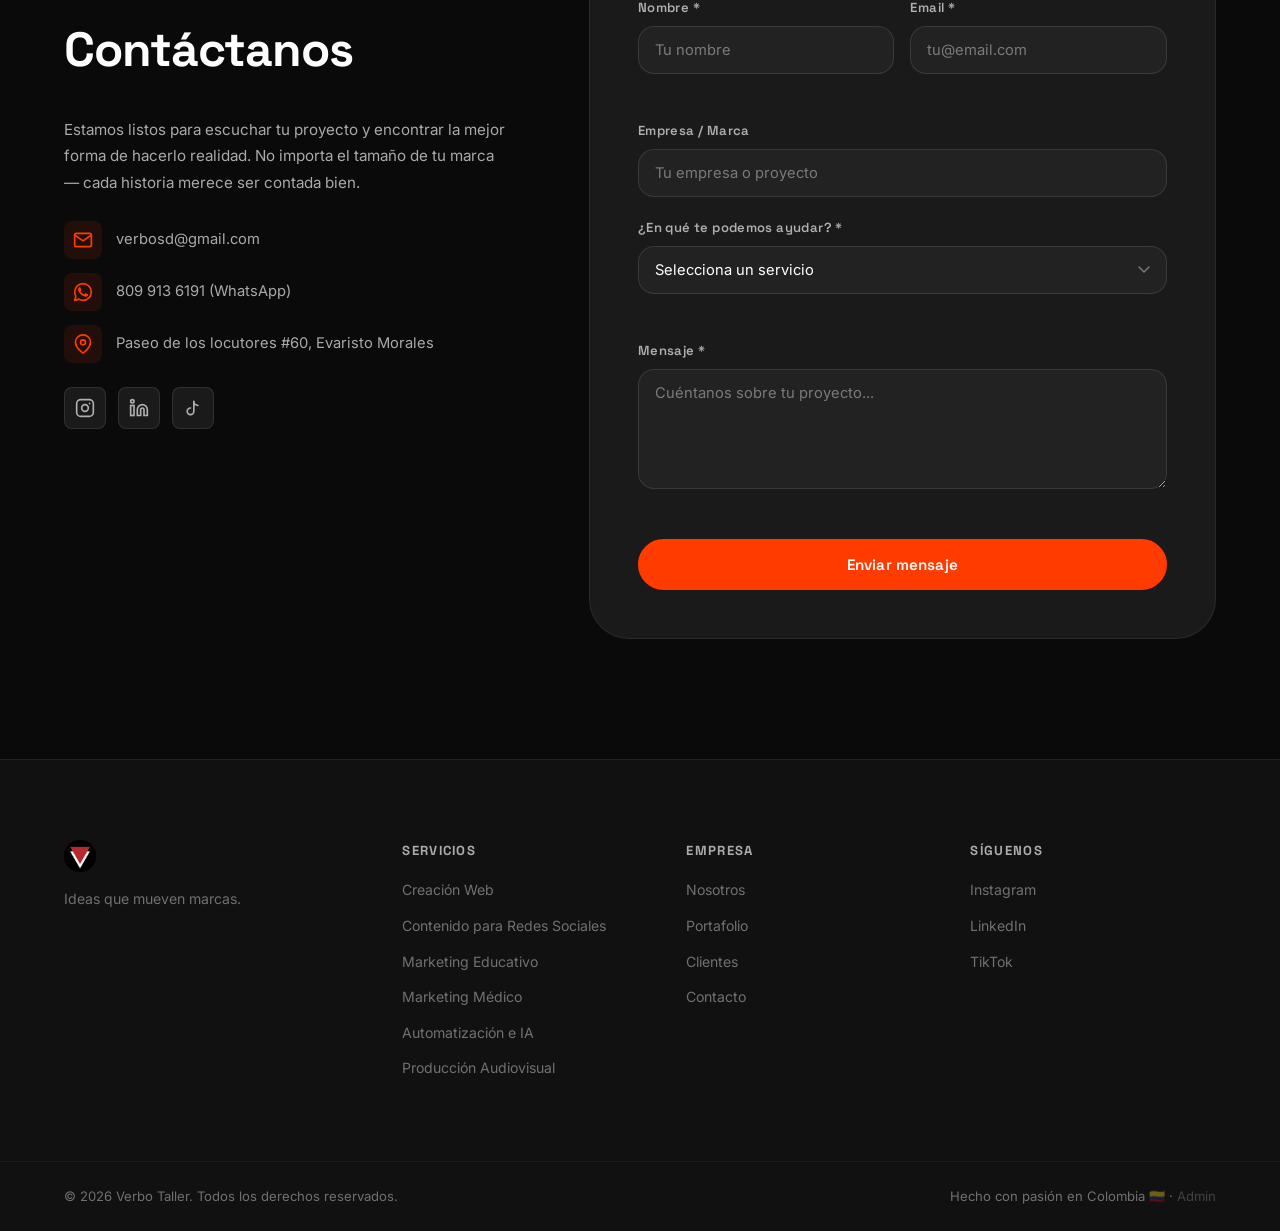
==== commit 1c8392df: "feat: blog layout for Casos de Éxito with reading modal and rich post content Co-authored-by: verbos" ====
--- a/index.html
+++ b/index.html
@@ -553,8 +553,8 @@
           <h2 class="section-title" id="portfolio-title" data-editable="portfolio.title">Casos de Éxito</h2>
           <p class="section-subtitle" data-editable="portfolio.subtitle">Proyectos que demuestran que la creatividad + estrategia = resultados.</p>
         </div>
-        <div class="portfolio__grid" id="portfolio-posts-grid">
-          <!-- Portfolio posts are rendered dynamically by js/content.js -->
+        <div class="blog__grid" id="portfolio-posts-grid">
+          <!-- Blog posts are rendered dynamically by js/content.js -->
         </div>
       </div>
     </section>
@@ -782,6 +782,30 @@
     <svg viewBox="0 0 24 24" fill="none" width="20" height="20" aria-hidden="true"><polyline points="18 15 12 9 6 15" stroke="currentColor" stroke-width="2" stroke-linecap="round" stroke-linejoin="round"/></svg>
   </button>
 
+  <!-- ===== BLOG POST MODAL ===== -->
+  <div class="blog-modal" id="blog-modal" role="dialog" aria-modal="true" aria-labelledby="blog-modal-title" aria-hidden="true">
+    <div class="blog-modal__backdrop" id="blog-modal-backdrop"></div>
+    <div class="blog-modal__container" role="document">
+      <button class="blog-modal__close" id="blog-modal-close" aria-label="Cerrar publicación">
+        <svg width="16" height="16" viewBox="0 0 24 24" fill="none" aria-hidden="true">
+          <line x1="18" y1="6" x2="6" y2="18" stroke="currentColor" stroke-width="2.5" stroke-linecap="round"/>
+          <line x1="6" y1="6" x2="18" y2="18" stroke="currentColor" stroke-width="2.5" stroke-linecap="round"/>
+        </svg>
+      </button>
+      <div class="blog-modal__img-wrap" id="blog-modal-img-wrap">
+        <img id="blog-modal-img" src="" alt="" />
+      </div>
+      <div class="blog-modal__content">
+        <div class="blog-modal__meta">
+          <span class="blog-card__tag" id="blog-modal-tag"></span>
+          <span class="blog-card__date" id="blog-modal-date"></span>
+        </div>
+        <h2 class="blog-modal__title" id="blog-modal-title"></h2>
+        <div class="blog-modal__body" id="blog-modal-body"></div>
+      </div>
+    </div>
+  </div>
+
   <script src="js/content.js"></script>
   <script src="js/main.js"></script>
 </body>
--- a/css/styles.css
+++ b/css/styles.css
@@ -1084,40 +1084,38 @@
   background: var(--color-dark);
 }
 
-.portfolio__grid {
+/* ── Blog grid ──────────────────────────────────────── */
+.blog__grid {
   display: grid;
   grid-template-columns: repeat(3, 1fr);
-  grid-template-rows: auto;
-  gap: 20px;
-}
-
-.portfolio-card {
-  position: relative;
+  gap: 28px;
+  align-items: start;
+}
+
+/* ── Blog card ──────────────────────────────────────── */
+.blog-card {
+  background: var(--color-dark-3);
   border-radius: var(--radius-lg);
   overflow: hidden;
-  min-height: 280px;
-  cursor: pointer;
-}
-
-.portfolio-card--wide {
-  grid-column: span 2;
-  min-height: 340px;
-}
-
-.portfolio-card--tall {
-  grid-row: span 1;
-}
-
-.portfolio-card__img {
-  width: 100%;
-  height: 100%;
-  position: absolute;
-  inset: 0;
-  transition: transform var(--transition-slow);
-  object-fit: cover;
-}
-
-.portfolio-card__img img {
+  display: flex;
+  flex-direction: column;
+  border: 1px solid rgba(255,255,255,0.06);
+  transition: transform var(--transition-base), box-shadow var(--transition-base), border-color var(--transition-base);
+}
+
+.blog-card:hover {
+  transform: translateY(-6px);
+  box-shadow: 0 20px 56px rgba(0,0,0,0.45);
+  border-color: rgba(255,255,255,0.12);
+}
+
+.blog-card__img-wrap {
+  height: 220px;
+  overflow: hidden;
+  flex-shrink: 0;
+}
+
+.blog-card__img {
   width: 100%;
   height: 100%;
   object-fit: cover;
@@ -1125,83 +1123,218 @@
   transition: transform var(--transition-slow);
 }
 
-.portfolio-card:hover .portfolio-card__img {
+.blog-card__img--gradient {
+  height: 100%;
+}
+
+.blog-card:hover .blog-card__img {
   transform: scale(1.05);
 }
 
-.portfolio-card:hover .portfolio-card__img img {
-  transform: scale(1.05);
-}
-
-/* Gradient backgrounds for portfolio cards (placeholder for real project images) */
-.portfolio-card__img--1 {
-  background: linear-gradient(135deg, #1a0a00 0%, #FF3B00 60%, #FFB800 100%);
-}
-.portfolio-card__img--2 {
-  background: linear-gradient(135deg, #000a1a 0%, #0047FF 100%);
-}
-.portfolio-card__img--3 {
-  background: linear-gradient(135deg, #0a001a 0%, #8B00FF 100%);
-}
-.portfolio-card__img--4 {
-  background: linear-gradient(135deg, #001a0a 0%, #00A651 100%);
-}
-.portfolio-card__img--5 {
-  background: linear-gradient(135deg, #1a1000 0%, #FFB800 100%);
-}
-
-.portfolio-card__overlay {
-  position: absolute;
-  inset: 0;
-  background: linear-gradient(to top, rgba(0,0,0,0.85) 0%, rgba(0,0,0,0.2) 60%, transparent 100%);
+.blog-card__body {
+  padding: 24px;
+  flex: 1;
   display: flex;
   flex-direction: column;
-  justify-content: flex-end;
-  padding: 28px;
-  transform: translateY(8px);
-  transition: transform var(--transition-base);
-}
-
-.portfolio-card:hover .portfolio-card__overlay {
-  transform: translateY(0);
-}
-
-.portfolio-card__tag {
+}
+
+.blog-card__meta {
+  display: flex;
+  align-items: center;
+  gap: 10px;
+  margin-bottom: 12px;
+  flex-wrap: wrap;
+}
+
+.blog-card__tag {
   display: inline-block;
-  font-size: 0.72rem;
-  font-weight: 600;
+  font-size: 0.68rem;
+  font-weight: 700;
   letter-spacing: 0.1em;
   text-transform: uppercase;
   background: var(--color-primary);
   color: var(--color-white);
-  padding: 4px 12px;
+  padding: 3px 10px;
   border-radius: var(--radius-full);
-  margin-bottom: 10px;
-  width: fit-content;
-}
-
-.portfolio-card__title {
-  font-family: var(--font-primary);
-  font-size: clamp(1rem, 1.5vw, 1.25rem);
+}
+
+.blog-card__date {
+  font-size: 0.78rem;
+  color: var(--text-muted);
+}
+
+.blog-card__title {
+  font-family: var(--font-primary);
+  font-size: clamp(1rem, 1.4vw, 1.15rem);
   font-weight: 700;
   color: var(--color-white);
-  margin-bottom: 8px;
-  line-height: 1.25;
-}
-
-.portfolio-card__text {
-  font-size: 0.83rem;
-  color: rgba(255,255,255,0.75);
-  line-height: 1.5;
+  line-height: 1.3;
+  margin-bottom: 10px;
+}
+
+.blog-card__excerpt {
+  font-size: 0.85rem;
+  color: var(--text-secondary);
+  line-height: 1.6;
+  flex: 1;
+  display: -webkit-box;
+  -webkit-line-clamp: 3;
+  -webkit-box-orient: vertical;
+  overflow: hidden;
+  margin-bottom: 18px;
+}
+
+.blog-card__readmore {
+  display: inline-flex;
+  align-items: center;
+  gap: 6px;
+  font-size: 0.82rem;
+  font-weight: 600;
+  color: var(--color-primary);
+  background: none;
+  border: none;
+  padding: 0;
+  cursor: pointer;
+  font-family: var(--font-body);
+  transition: gap var(--transition-fast), color var(--transition-fast);
+  margin-top: auto;
+}
+
+.blog-card__readmore:hover {
+  color: var(--color-primary-light);
+  gap: 10px;
+}
+
+.blog-empty {
+  text-align: center;
+  color: var(--text-muted);
+  font-size: 1rem;
+  padding: 3rem 0;
+  grid-column: 1 / -1;
+}
+
+/* ── Blog post modal ────────────────────────────────── */
+.blog-modal {
+  position: fixed;
+  inset: 0;
+  z-index: 1000;
+  display: flex;
+  align-items: center;
+  justify-content: center;
+  padding: clamp(12px, 3vw, 40px);
   opacity: 0;
-  max-height: 0;
+  pointer-events: none;
+  transition: opacity var(--transition-base);
+}
+
+.blog-modal.is-open {
+  opacity: 1;
+  pointer-events: all;
+}
+
+.blog-modal__backdrop {
+  position: absolute;
+  inset: 0;
+  background: rgba(0,0,0,0.82);
+  backdrop-filter: blur(5px);
+  -webkit-backdrop-filter: blur(5px);
+}
+
+.blog-modal__container {
+  position: relative;
+  background: var(--color-dark-2);
+  border-radius: var(--radius-lg);
+  max-width: 800px;
+  width: 100%;
+  max-height: 90vh;
+  overflow-y: auto;
+  border: 1px solid rgba(255,255,255,0.08);
+  box-shadow: 0 40px 100px rgba(0,0,0,0.65);
+  transform: translateY(20px);
+  transition: transform var(--transition-base);
+  scrollbar-width: thin;
+  scrollbar-color: rgba(255,255,255,0.15) transparent;
+}
+
+.blog-modal__container::-webkit-scrollbar { width: 4px; }
+.blog-modal__container::-webkit-scrollbar-track { background: transparent; }
+.blog-modal__container::-webkit-scrollbar-thumb { background: rgba(255,255,255,0.15); border-radius: 2px; }
+
+.blog-modal.is-open .blog-modal__container {
+  transform: translateY(0);
+}
+
+.blog-modal__close {
+  position: sticky;
+  top: 14px;
+  float: right;
+  margin: 14px 14px -46px 0;
+  width: 36px;
+  height: 36px;
+  border-radius: 50%;
+  background: rgba(255,255,255,0.1);
+  border: 1px solid rgba(255,255,255,0.12);
+  color: var(--color-white);
+  cursor: pointer;
+  display: flex;
+  align-items: center;
+  justify-content: center;
+  transition: background var(--transition-fast);
+  z-index: 2;
+  flex-shrink: 0;
+}
+
+.blog-modal__close:hover {
+  background: rgba(255,255,255,0.22);
+}
+
+.blog-modal__img-wrap {
+  width: 100%;
+  height: 340px;
   overflow: hidden;
-  transition: opacity var(--transition-base), max-height var(--transition-base);
-}
-
-.portfolio-card:hover .portfolio-card__text {
-  opacity: 1;
-  max-height: 80px;
+  flex-shrink: 0;
+}
+
+.blog-modal__img-wrap img {
+  width: 100%;
+  height: 100%;
+  object-fit: cover;
+  display: block;
+}
+
+.blog-modal__content {
+  padding: clamp(20px, 4vw, 40px);
+}
+
+.blog-modal__meta {
+  display: flex;
+  align-items: center;
+  gap: 12px;
+  margin-bottom: 1rem;
+  flex-wrap: wrap;
+}
+
+.blog-modal__title {
+  font-family: var(--font-primary);
+  font-size: clamp(1.4rem, 3vw, 2rem);
+  font-weight: 800;
+  color: var(--color-white);
+  line-height: 1.2;
+  margin-bottom: 1.5rem;
+}
+
+.blog-modal__body {
+  font-size: 0.97rem;
+  color: var(--text-secondary);
+  line-height: 1.85;
+}
+
+.blog-modal__body p {
+  margin-bottom: 1.1rem;
+}
+
+.blog-modal__body p:last-child {
+  margin-bottom: 0;
 }
 
 /* ---------- Testimonials ---------- */
@@ -1662,12 +1795,8 @@
     gap: 40px;
   }
 
-  .portfolio__grid {
+  .blog__grid {
     grid-template-columns: repeat(2, 1fr);
-  }
-
-  .portfolio-card--wide {
-    grid-column: span 2;
   }
 
   .footer__inner {
@@ -1764,13 +1893,9 @@
     gap: 32px;
   }
 
-  /* Portfolio */
-  .portfolio__grid {
+  /* Portfolio / Blog */
+  .blog__grid {
     grid-template-columns: 1fr;
-  }
-
-  .portfolio-card--wide {
-    grid-column: span 1;
   }
 
   /* Testimonials */
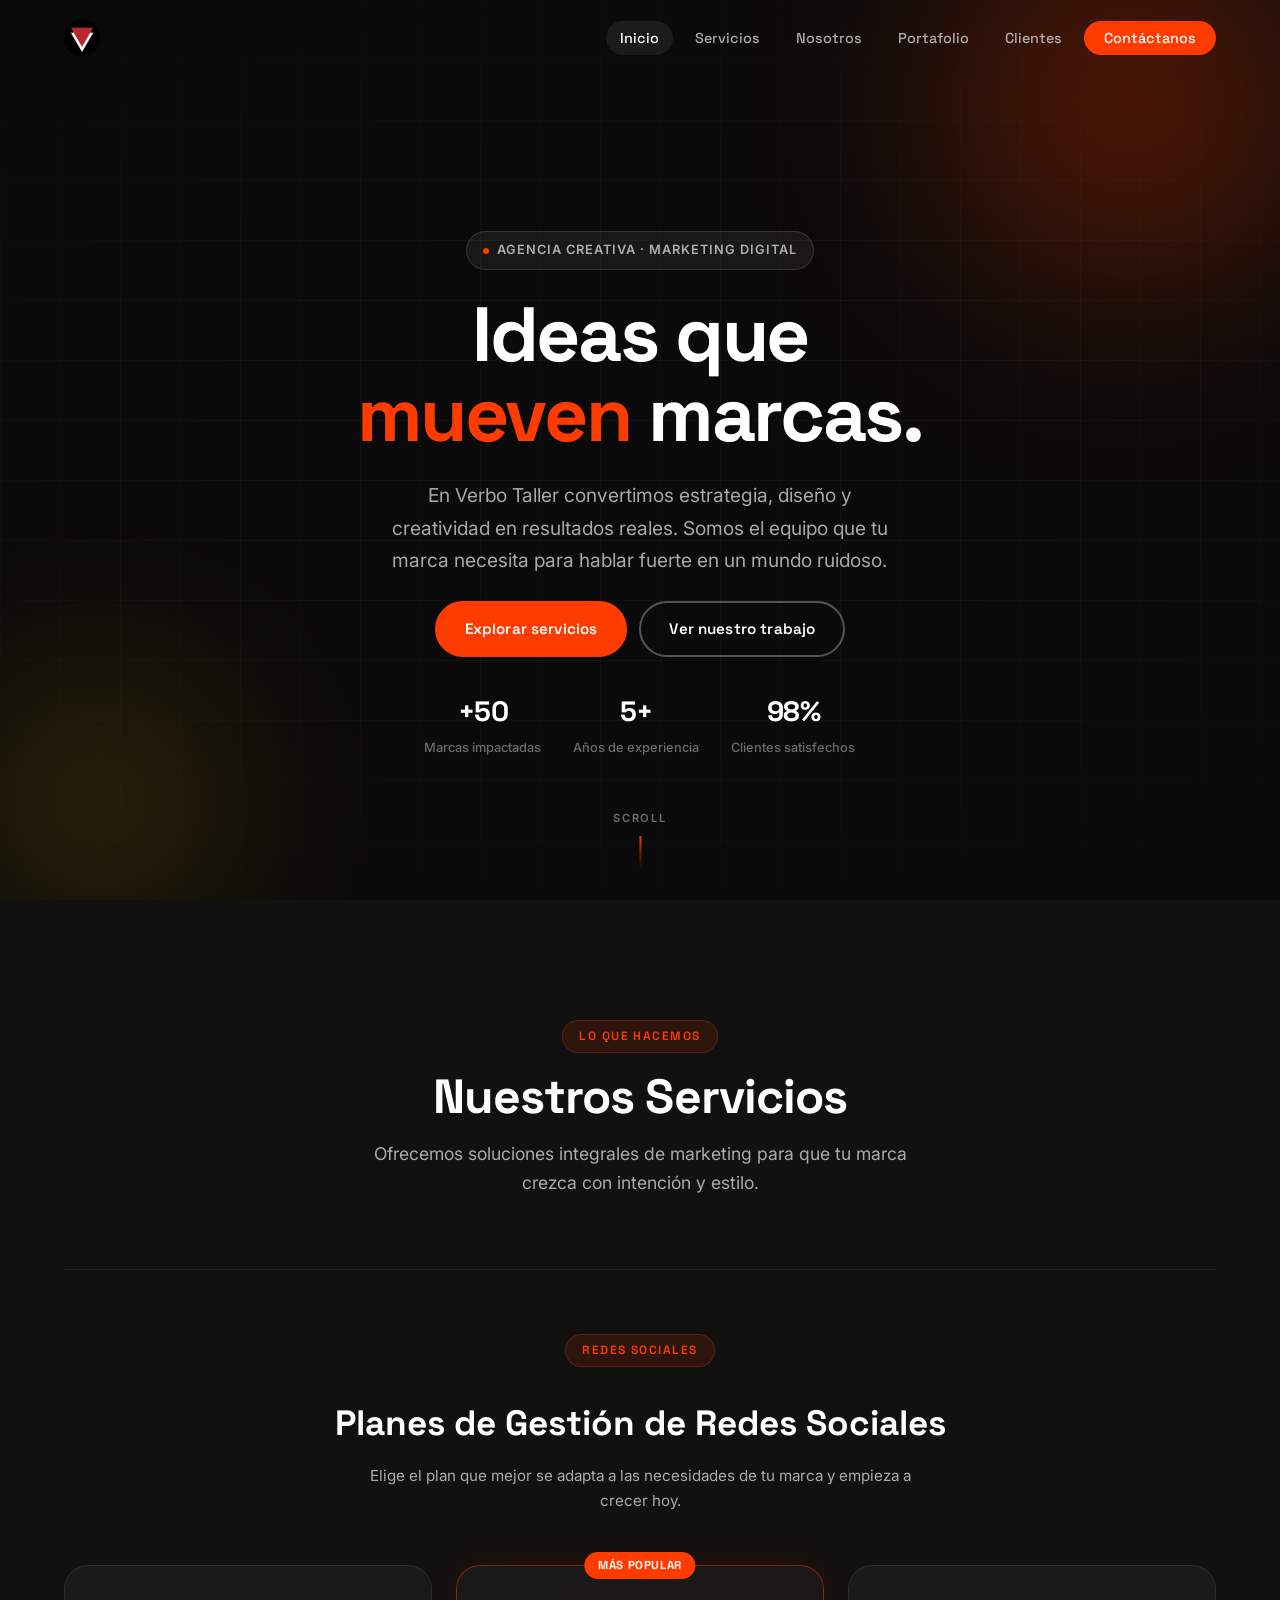
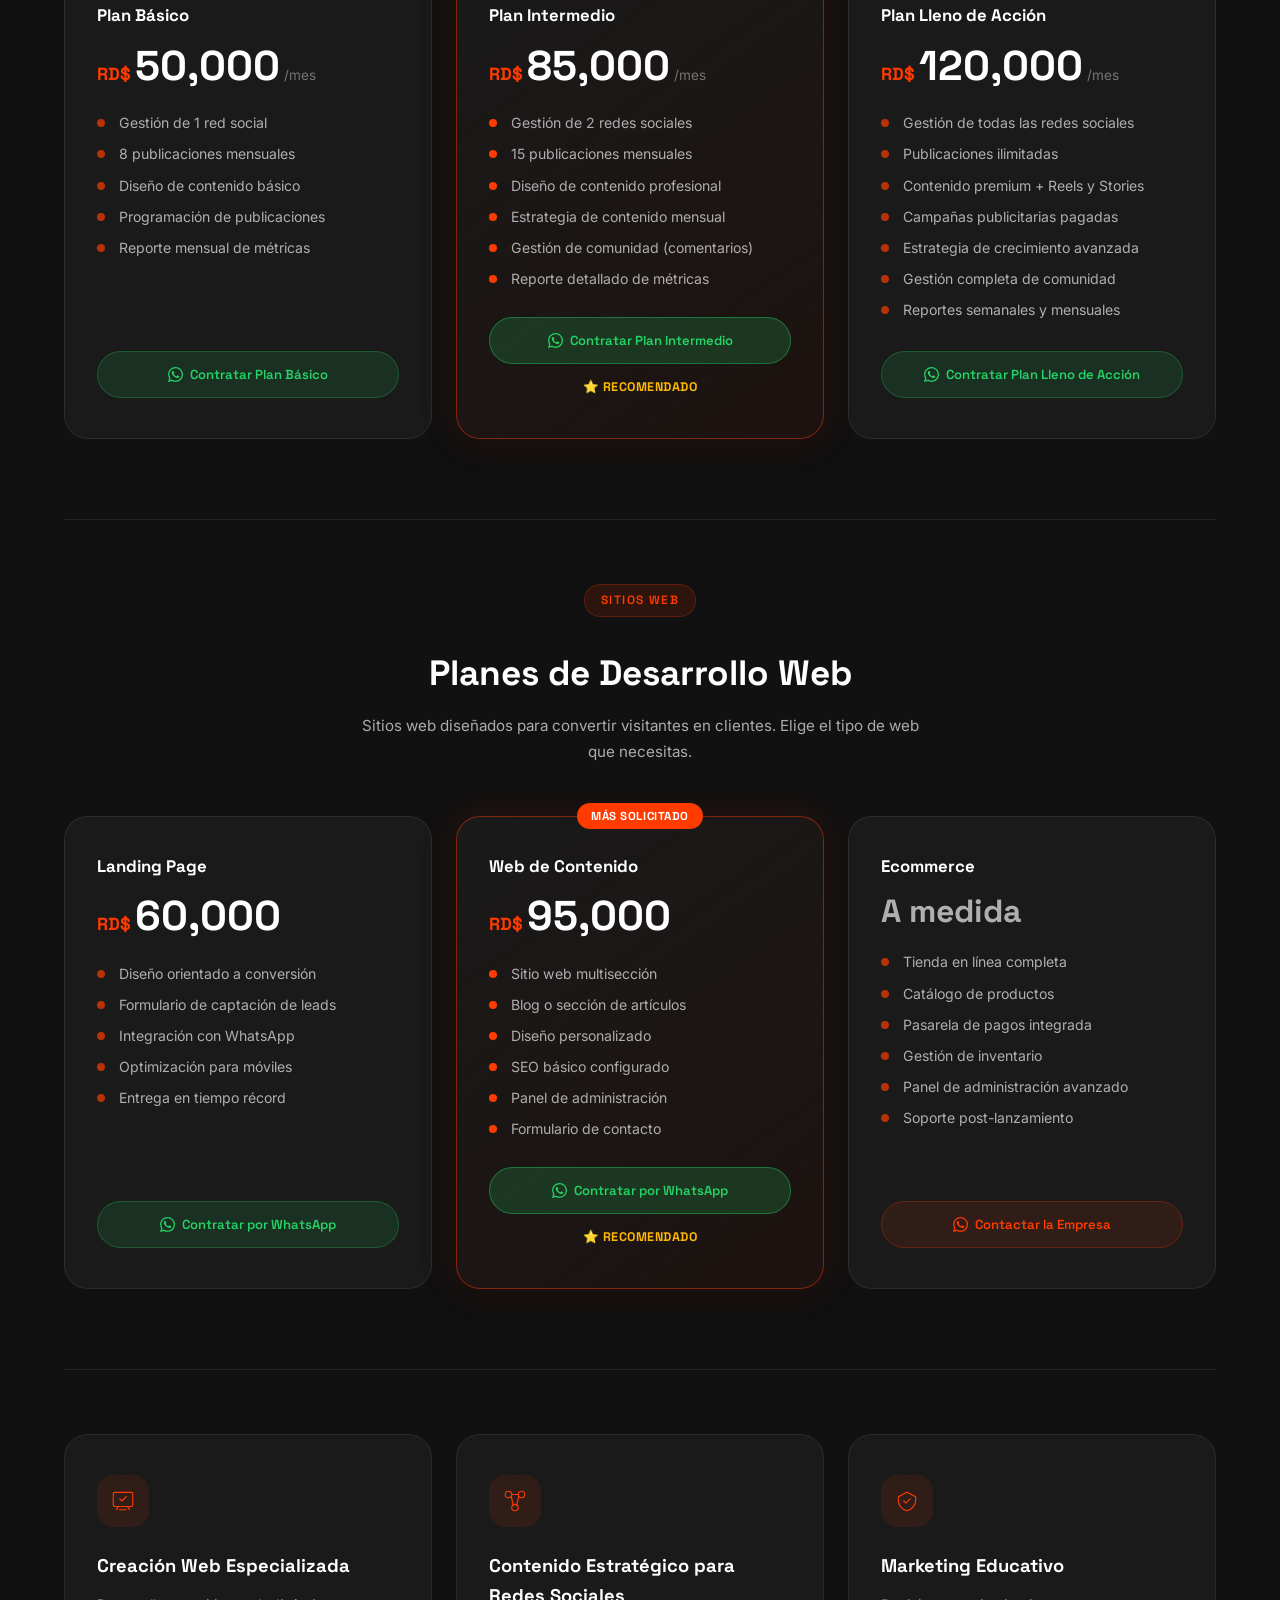
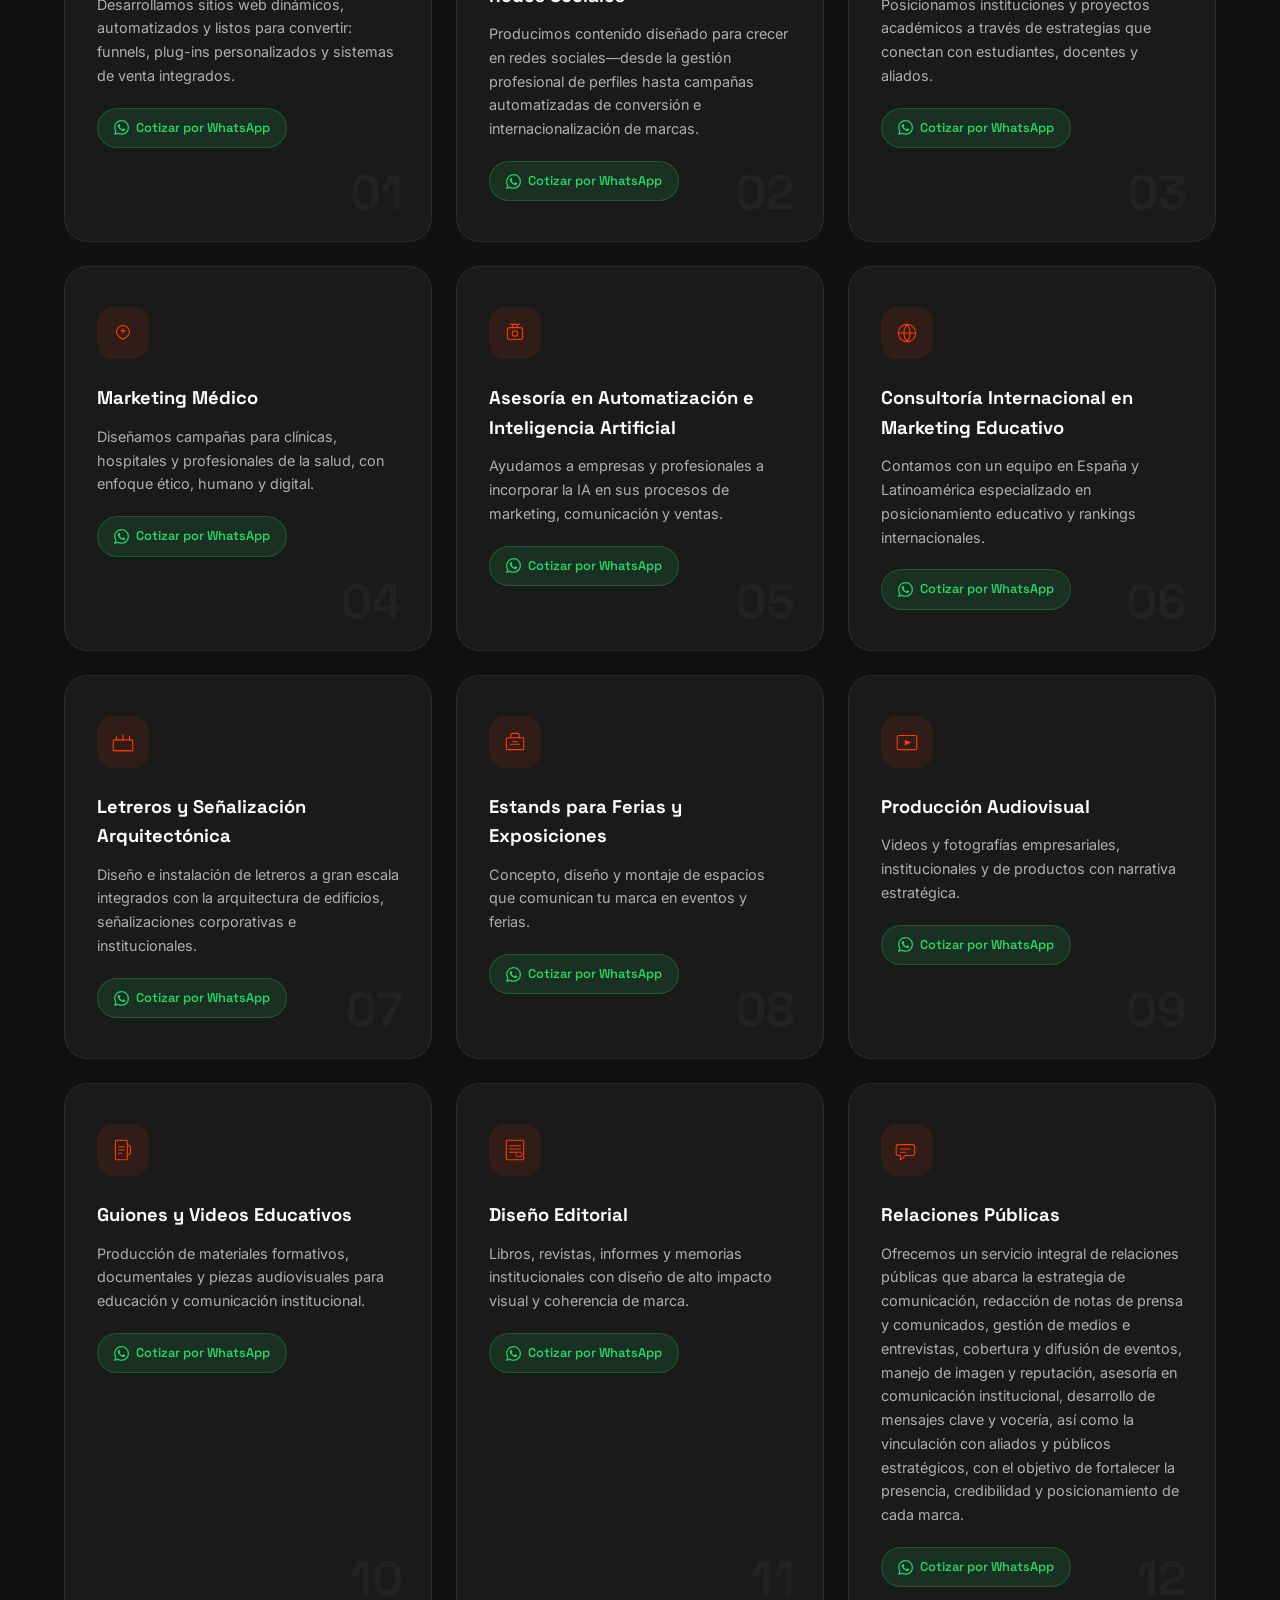
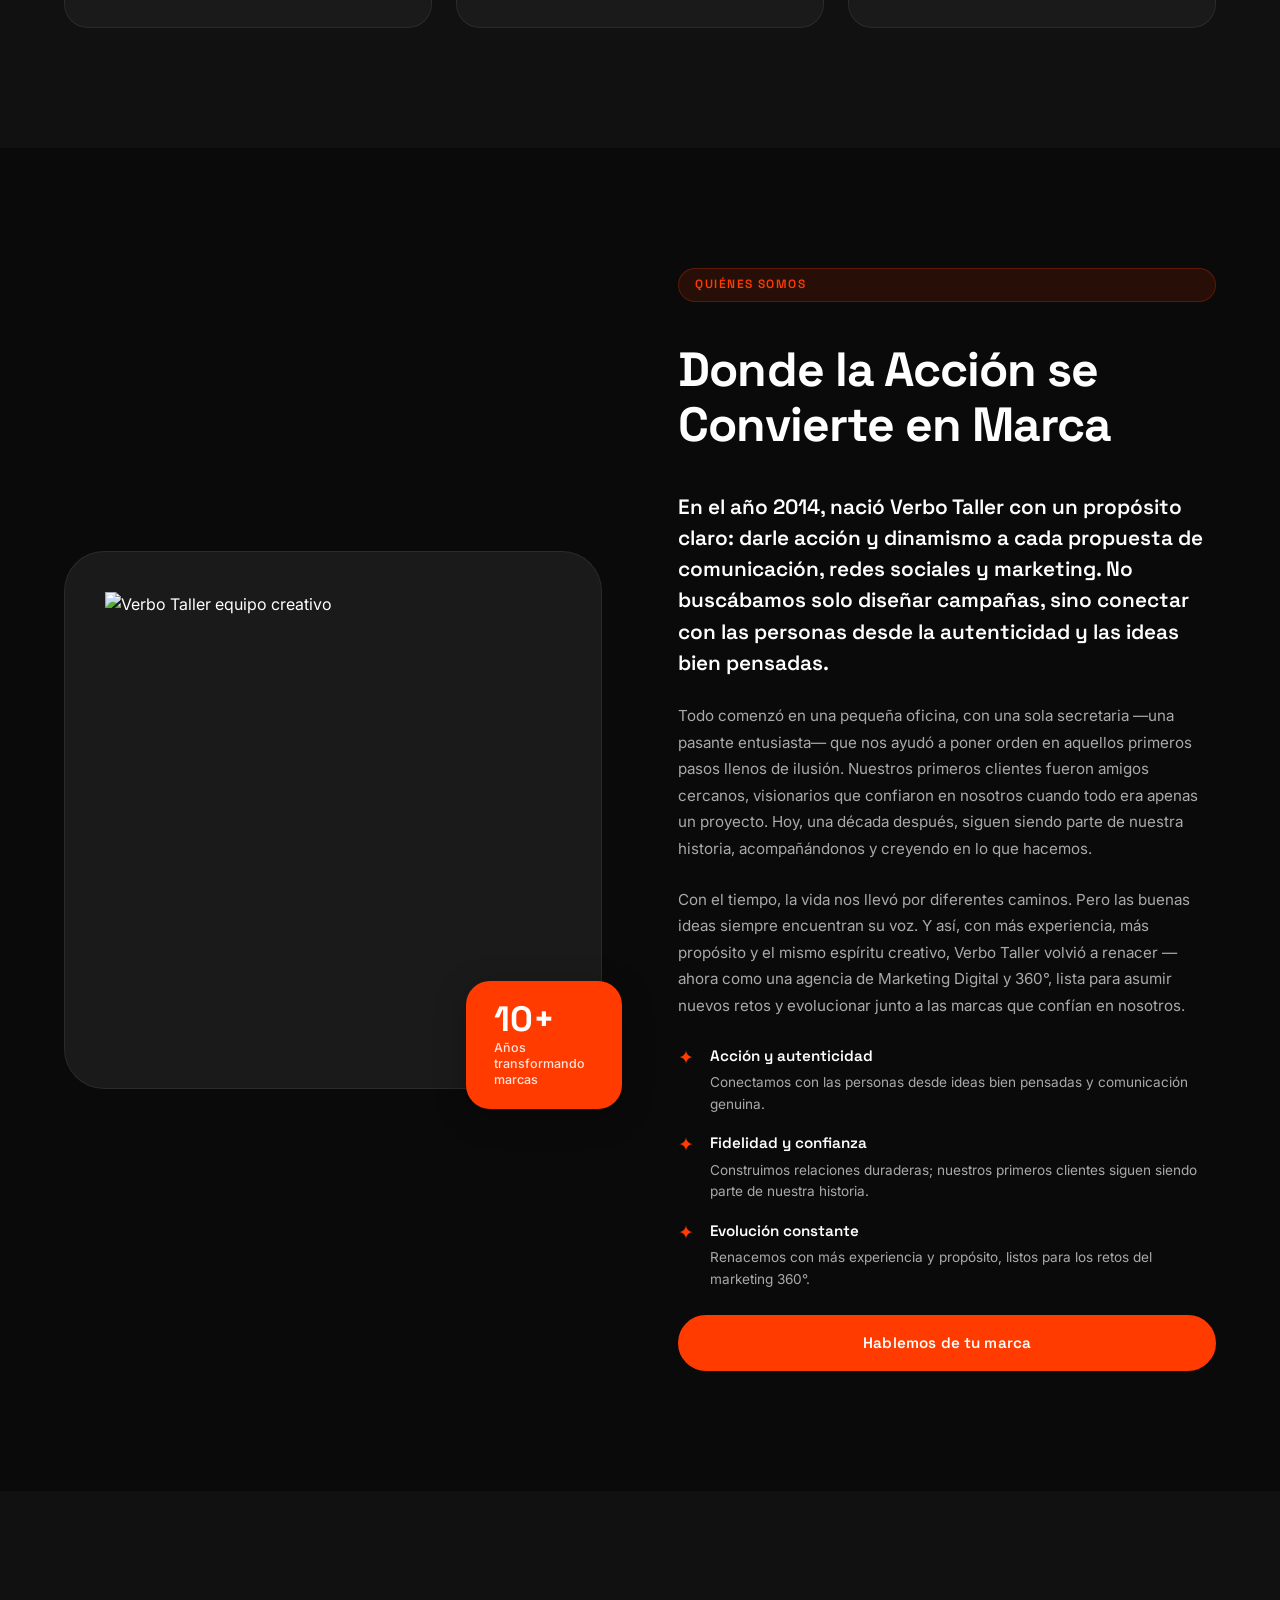
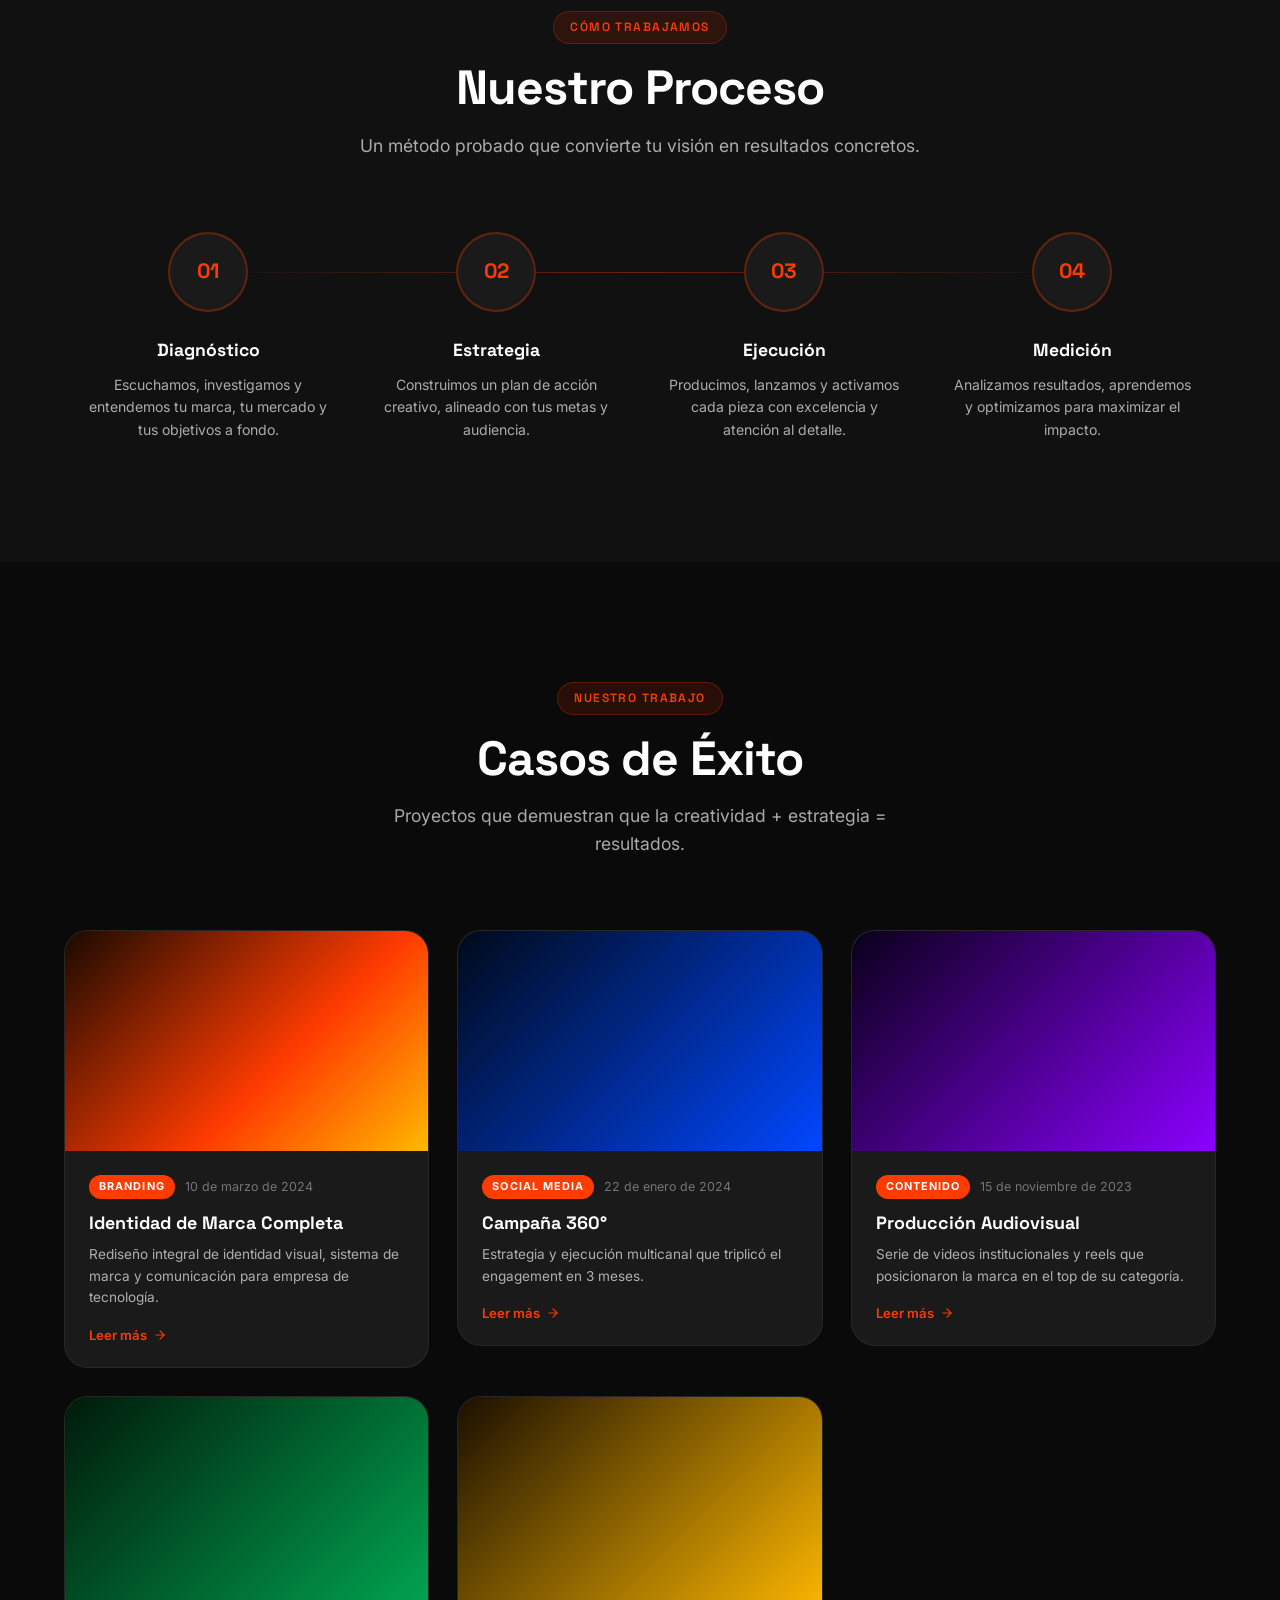
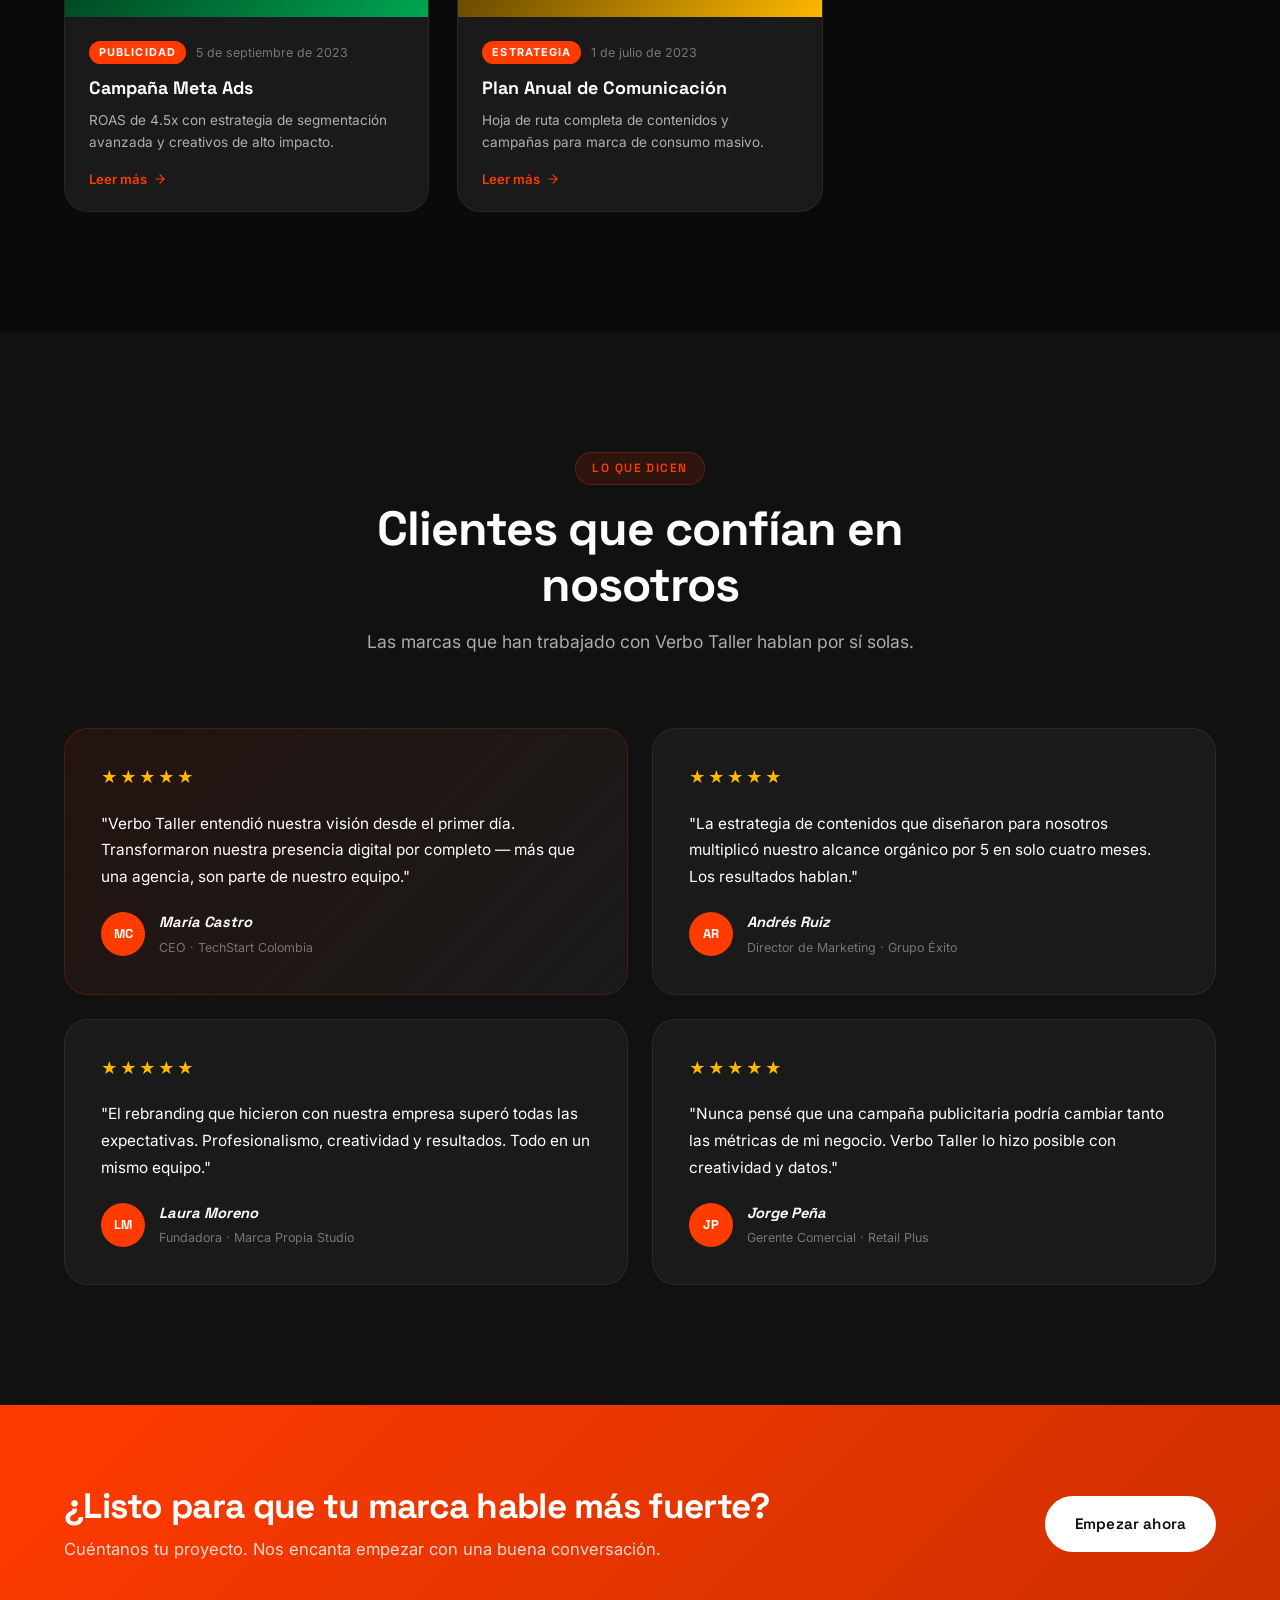
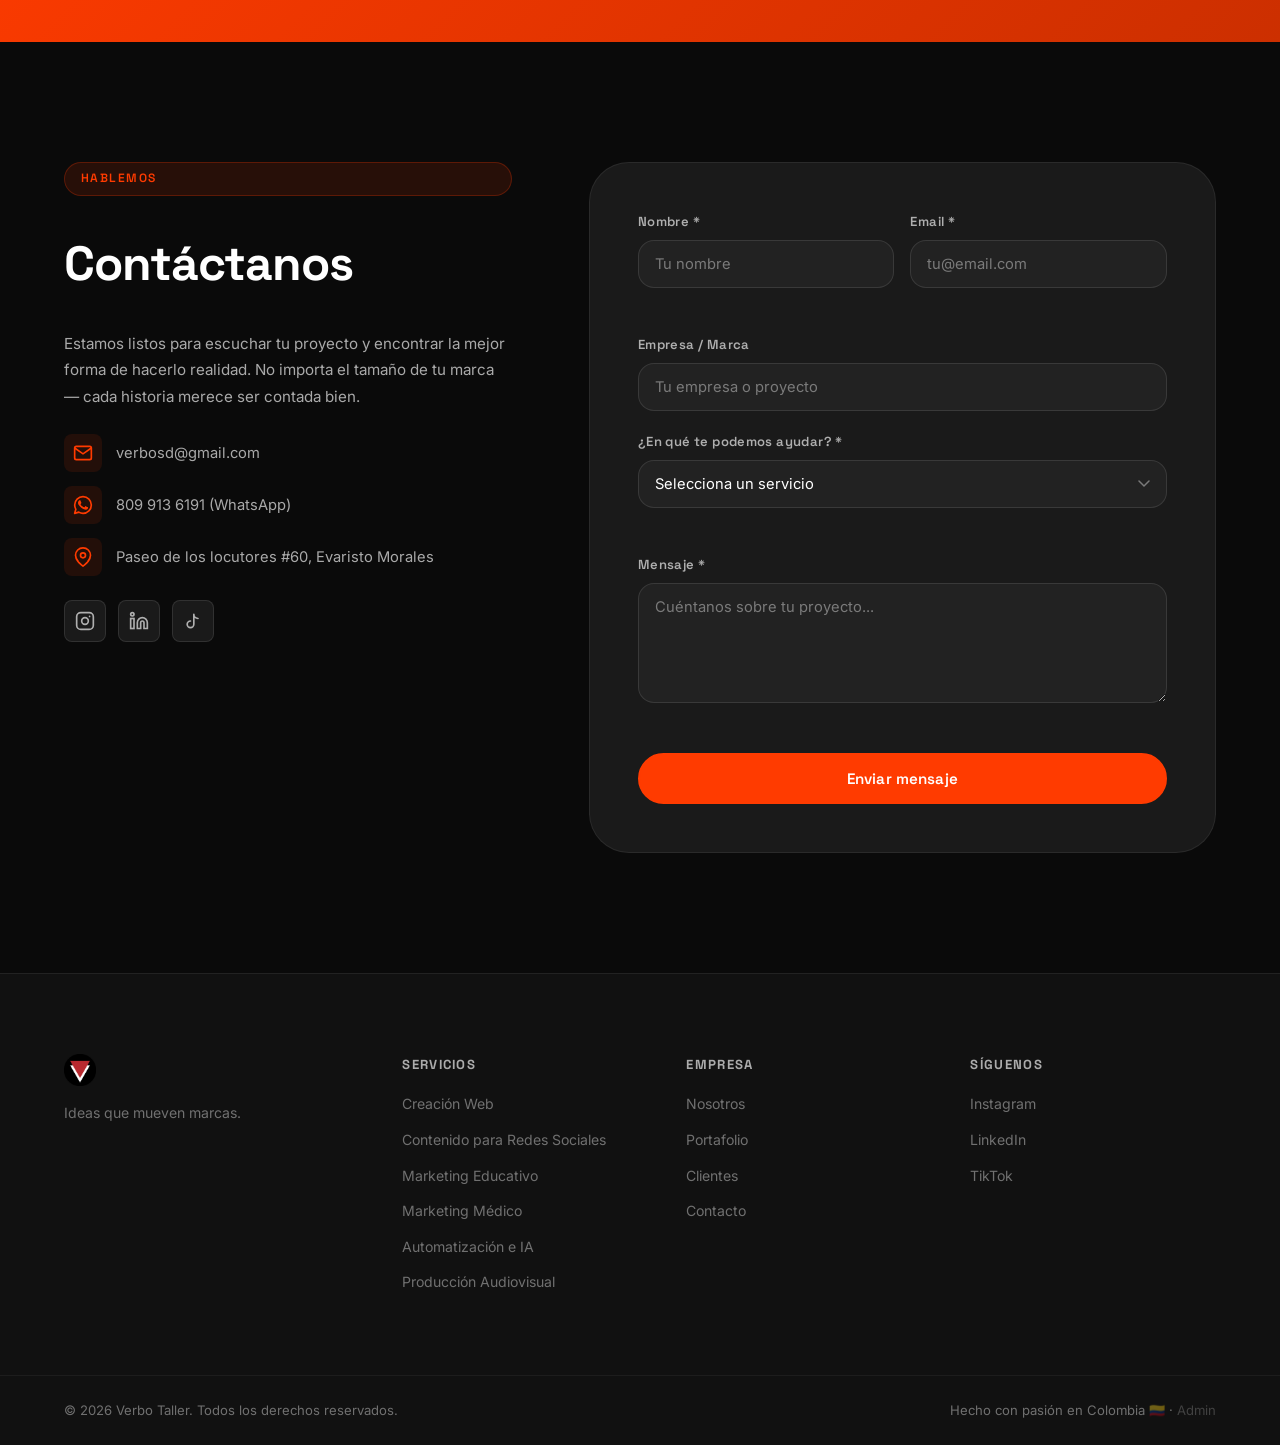
==== commit d90faa98: "feat: add service card #12 Relaciones Públicas to Lo que hacemos section Co-authored-by: verbosd-sta" ====
--- a/index.html
+++ b/index.html
@@ -451,6 +451,19 @@
               Cotizar por WhatsApp
             </a>
             <span class="service-card__number">11</span>
+          </article>
+
+          <article class="service-card" data-index="12">
+            <div class="service-card__icon">
+              <svg viewBox="0 0 48 48" fill="none" aria-hidden="true"><path d="M8 14 H34 C36 14 38 16 38 18 V30 C38 32 36 34 34 34 H22 L12 42 V34 H8 C6 34 4 32 4 30 V18 C4 16 6 14 8 14 Z" stroke="currentColor" stroke-width="2" stroke-linejoin="round"/><path d="M12 22 H30 M12 28 H22" stroke="currentColor" stroke-width="2" stroke-linecap="round"/></svg>
+            </div>
+            <h3 class="service-card__title">Relaciones Públicas</h3>
+            <p class="service-card__text">Ofrecemos un servicio integral de relaciones públicas que abarca la estrategia de comunicación, redacción de notas de prensa y comunicados, gestión de medios e entrevistas, cobertura y difusión de eventos, manejo de imagen y reputación, asesoría en comunicación institucional, desarrollo de mensajes clave y vocería, así como la vinculación con aliados y públicos estratégicos, con el objetivo de fortalecer la presencia, credibilidad y posicionamiento de cada marca.</p>
+            <a class="service-card__whatsapp" href="https://wa.me/18099136191?text=Hola%2C%20me%20interesa%20cotizar%20el%20servicio%20de%20Relaciones%20P%C3%BAblicas" target="_blank" rel="noopener noreferrer" aria-label="Cotizar Relaciones Públicas por WhatsApp">
+              <svg viewBox="0 0 24 24" fill="currentColor" aria-hidden="true"><path d="M17.472 14.382c-.297-.149-1.758-.867-2.03-.967-.273-.099-.471-.148-.67.15-.197.297-.767.966-.94 1.164-.173.199-.347.223-.644.075-.297-.15-1.255-.463-2.39-1.475-.883-.788-1.48-1.761-1.653-2.059-.173-.297-.018-.458.13-.606.134-.133.298-.347.446-.52.149-.174.198-.298.298-.497.099-.198.05-.371-.025-.52-.075-.149-.669-1.612-.916-2.207-.242-.579-.487-.5-.669-.51-.173-.008-.371-.01-.57-.01-.198 0-.52.074-.792.372-.272.297-1.04 1.016-1.04 2.479 0 1.462 1.065 2.875 1.213 3.074.149.198 2.096 3.2 5.077 4.487.709.306 1.262.489 1.694.625.712.227 1.36.195 1.871.118.571-.085 1.758-.719 2.006-1.413.248-.694.248-1.289.173-1.413-.074-.124-.272-.198-.57-.347m-5.421 7.403h-.004a9.87 9.87 0 01-5.031-1.378l-.361-.214-3.741.982.998-3.648-.235-.374a9.86 9.86 0 01-1.51-5.26c.001-5.45 4.436-9.884 9.888-9.884 2.64 0 5.122 1.03 6.988 2.898a9.825 9.825 0 012.893 6.994c-.003 5.45-4.437 9.884-9.885 9.884m8.413-18.297A11.815 11.815 0 0012.05 0C5.495 0 .16 5.335.157 11.892c0 2.096.547 4.142 1.588 5.945L.057 24l6.305-1.654a11.882 11.882 0 005.683 1.448h.005c6.554 0 11.89-5.335 11.893-11.893a11.821 11.821 0 00-3.48-8.413z"/></svg>
+              Cotizar por WhatsApp
+            </a>
+            <span class="service-card__number">12</span>
           </article>
 
         </div>
